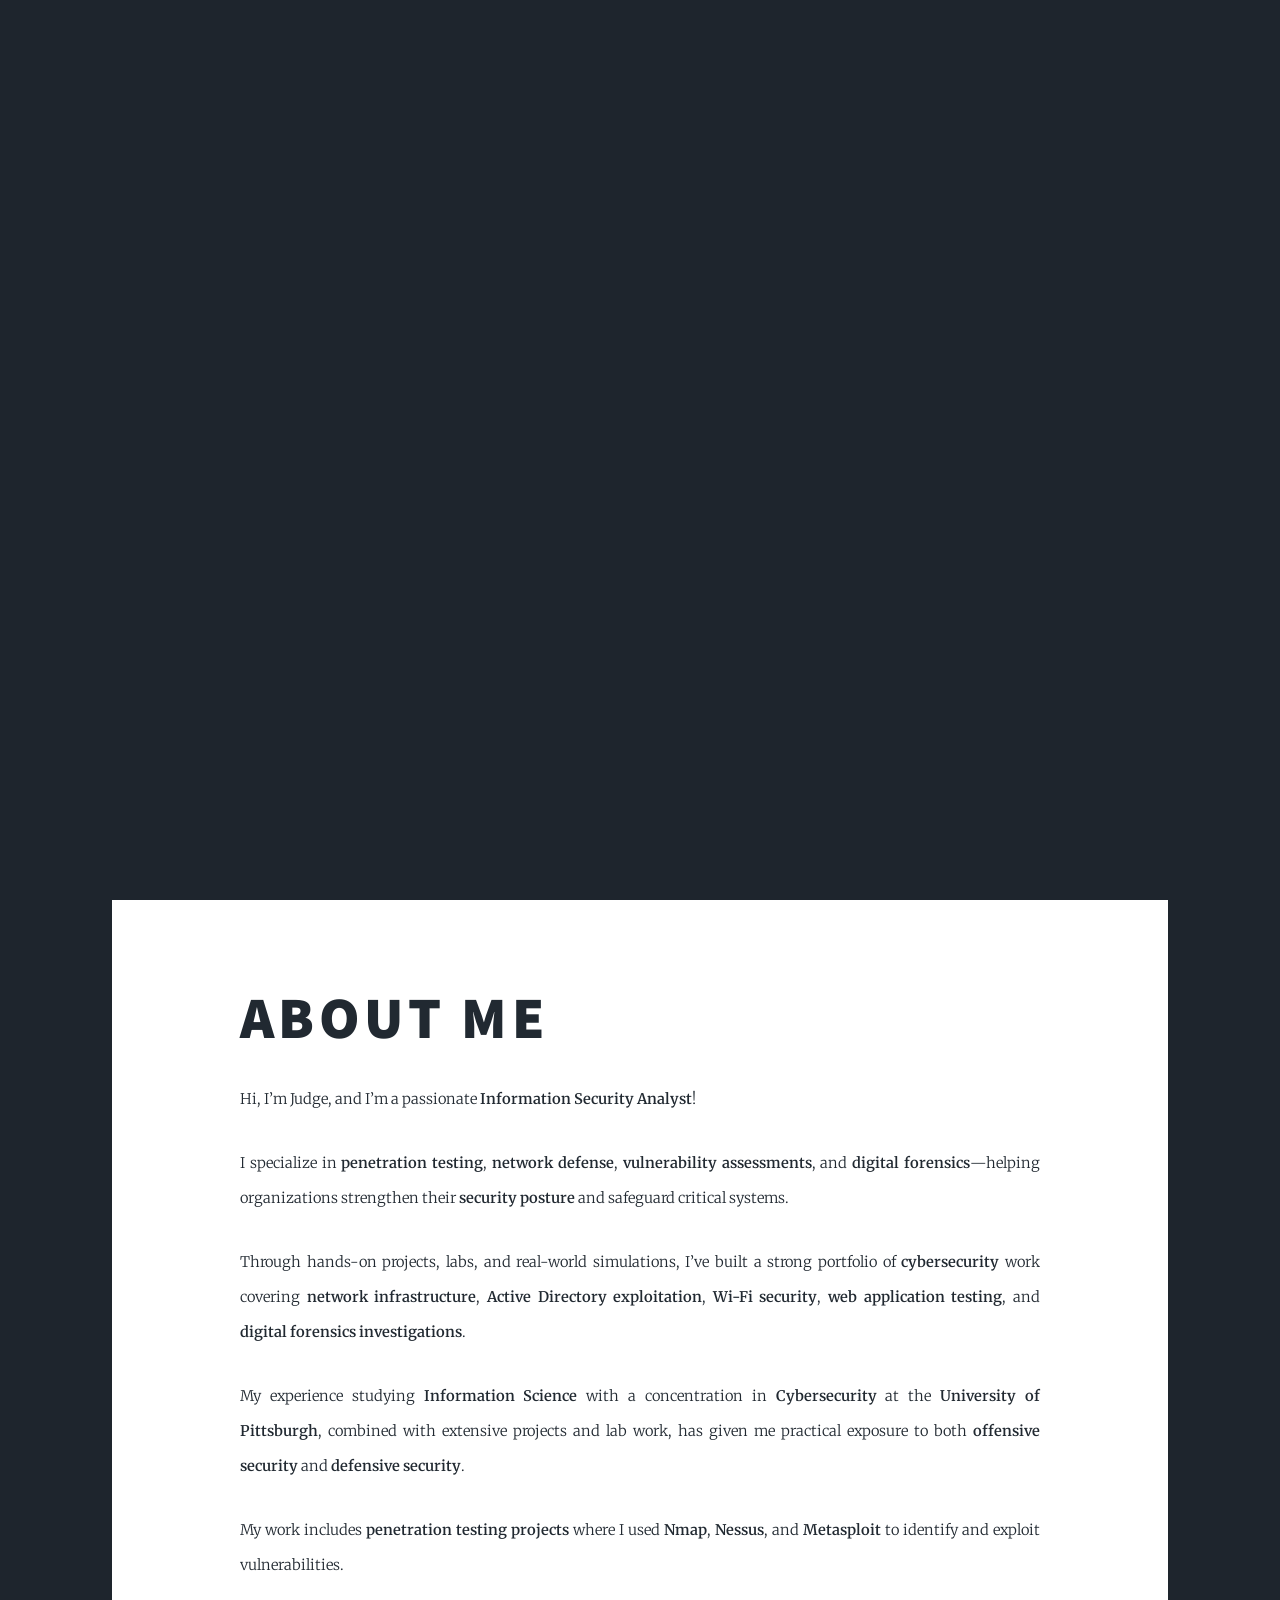
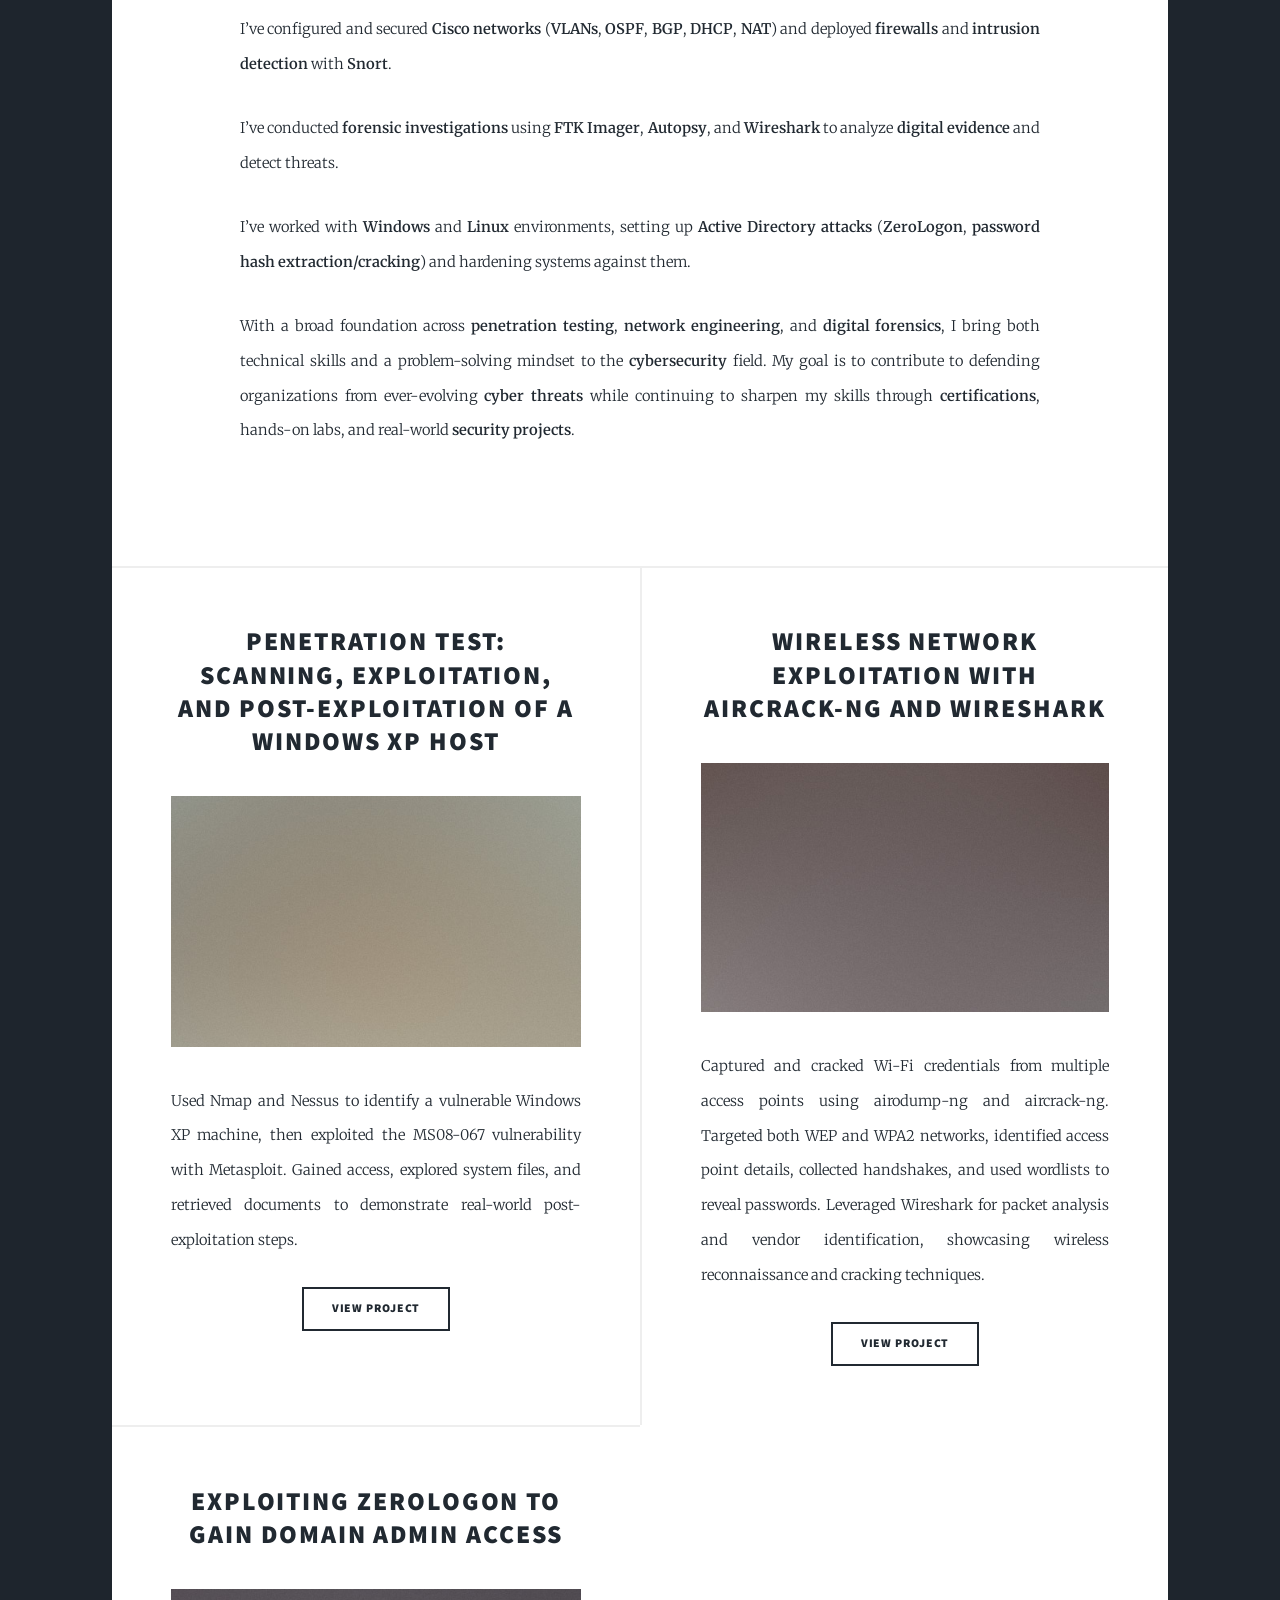
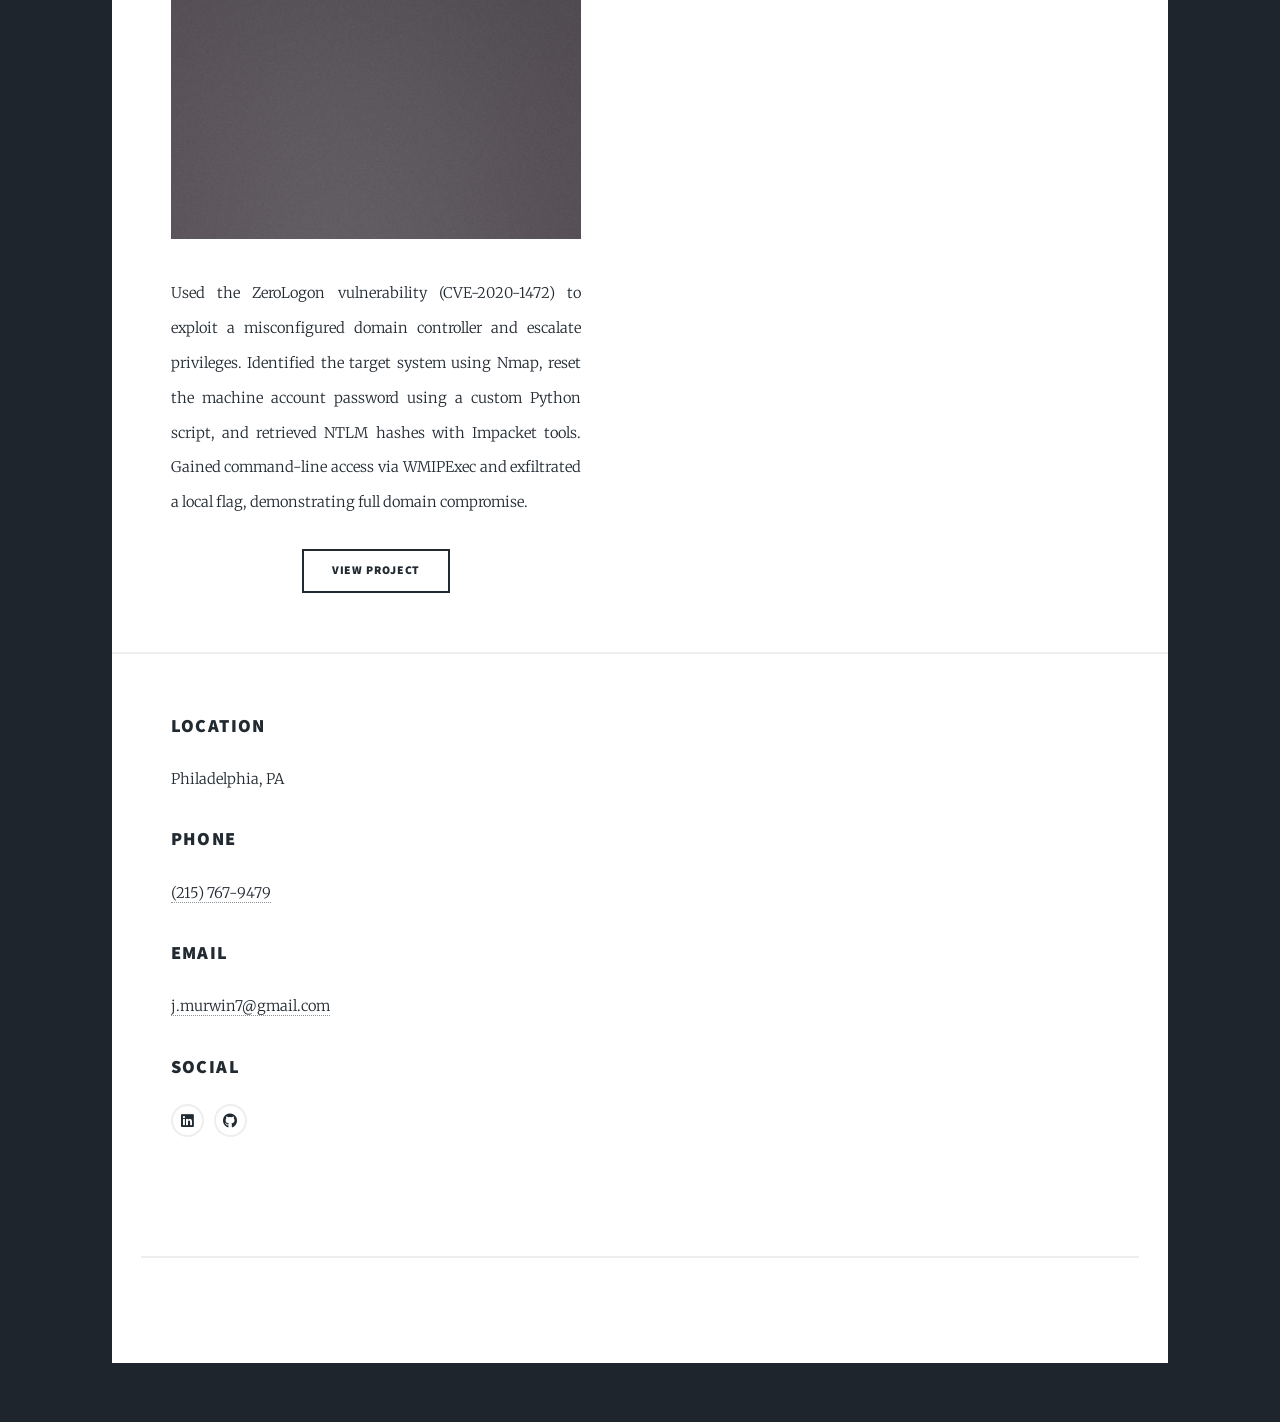
==== index.html @ d5785d15 "Add files via upload Initial Commit" ====
<!DOCTYPE HTML>
<!--
	Massively by HTML5 UP
	html5up.net | @ajlkn
	Free for personal and commercial use under the CCA 3.0 license (html5up.net/license)
-->
<html>
	<head>
		<title>Judge Murwin</title>
		<meta charset="utf-8" />
		<meta name="viewport" content="width=device-width, initial-scale=1, user-scalable=no" />
		<link rel="stylesheet" href="assets/css/main.css" />
		<noscript><link rel="stylesheet" href="assets/css/noscript.css" /></noscript>
	</head>
	<body class="is-preload">

		<!-- Wrapper -->
			<div id="wrapper" class="fade-in">

				<!-- Intro -->
					<div id="intro">
						<h1>Judge Murwin</h1>
						<p>Information Security Analyst skilled in penetration testing, network defense, and vulnerability assessment.<br> LinkedIn: <a href="https://www.linkedin.com/in/judge-murwin/">@JudgeMurwin</a></p>
						<ul class="actions">
							<li><a href="#header" class="button icon solid solo fa-arrow-down scrolly">Continue</a></li>
						</ul>
					</div>

				<!-- Header -->
					<header id="header">
						<a href="index.html" class="logo">Judge Murwin</a>
					</header>

				<!-- Nav -->
					<nav id="nav">
						<ul class="links">
							<li class="active"><a href="index.html">Cybersecurity Projects</a></li>
							<li><a href="">Game Design Projects</a></li>
						</ul>
						<ul class="icons">
							<li><a href="https://www.linkedin.com/in/judge-murwin/" target="_blank" class="icon brands alt fa-linkedin"><span class="label">LinkedIn</span></a></li>
							<li><a href="https://github.com/Judge-Murwin" target="_blank"class="icon brands alt fa-github"><span class="label">GitHub</span></a></li>
						</ul>
					</nav>

				<!-- Main -->
					<div id="main">

						<!-- Featured Post -->
							<article class="post featured">
								<header class="major">
								<section id="about" style="text-align: left; max-width: 800px; margin: 0 auto;">
									<h2><a href="#">About Me<br /></a></h2>
									<p>Hi, I’m Judge, and I’m a passionate <b>Information Security Analyst</b>!</p>

  									<p>I specialize in <b>penetration testing</b>, <b>network defense</b>, <b>vulnerability assessments</b>, and <b>digital forensics</b>—helping organizations strengthen their <b>security posture</b> and safeguard critical systems.</p>

  									<p>Through hands-on projects, labs, and real-world simulations, I’ve built a strong portfolio of <b>cybersecurity</b> work covering <b>network infrastructure</b>, <b>Active Directory exploitation</b>, <b>Wi-Fi security</b>, <b>web application testing</b>, and <b>digital forensics investigations</b>.</p>

  									<p>My experience studying <b>Information Science</b> with a concentration in <b>Cybersecurity</b> at the <b>University of Pittsburgh</b>, combined with extensive projects and lab work, has given me practical exposure to both <b>offensive security</b> and <b>defensive security</b>.</p>

  									<p>My work includes <b>penetration testing projects</b> where I used <b>Nmap</b>, <b>Nessus</b>, and <b>Metasploit</b> to identify and exploit vulnerabilities.</p>

  									<p>I’ve configured and secured <b>Cisco networks</b> (<b>VLANs</b>, <b>OSPF</b>, <b>BGP</b>, <b>DHCP</b>, <b>NAT</b>) and deployed <b>firewalls</b> and <b>intrusion detection</b> with <b>Snort</b>.</p>

  									<p>I’ve conducted <b>forensic investigations</b> using <b>FTK Imager</b>, <b>Autopsy</b>, and <b>Wireshark</b> to analyze <b>digital evidence</b> and detect threats.</p>

  									<p>I’ve worked with <b>Windows</b> and <b>Linux</b> environments, setting up <b>Active Directory attacks</b> (<b>ZeroLogon</b>, <b>password hash extraction/cracking</b>) and hardening systems against them.</p>

  									<p>With a broad foundation across <b>penetration testing</b>, <b>network engineering</b>, and <b>digital forensics</b>, I bring both technical skills and a problem-solving mindset to the <b>cybersecurity</b> field. My goal is to contribute to defending organizations from ever-evolving <b>cyber threats</b> while continuing to sharpen my skills through <b>certifications</b>, hands-on labs, and real-world <b>security projects</b>.</p>
								</section>
							</article>

						<!-- Posts -->
							<section class="posts">
								<article>
									<header>
										<h2><a href="https://github.com/Judge-Murwin/PenetrationTesting-MS08-067-Exploit" target="_blank">Penetration Test: Scanning, Exploitation, and Post-Exploitation of a Windows XP Host<br /></a></h2>
									</header>
									<a href="https://github.com/Judge-Murwin/PenetrationTesting-MS08-067-Exploit" target="_blank" class="image fit"><img src="images/pic02.jpg" alt="" /></a>
									<p>Used Nmap and Nessus to identify a vulnerable Windows XP machine, then exploited the MS08-067 vulnerability with Metasploit. Gained access, explored system files, and retrieved documents to demonstrate real-world post-exploitation steps.</p>
									<ul class="actions special">
										<li><a href="https://github.com/Judge-Murwin/PenetrationTesting-MS08-067-Exploit" target="_blank" class="button">View Project</a></li>
									</ul>
								</article>
								<article>
									<header>
										<h2><a href="https://github.com/Judge-Murwin/Wireless-Network-Exploitation-with-Aircrack-ng-and-Wireshark" target="_blank">Wireless Network Exploitation with Aircrack-ng and Wireshark<br /></a></h2>
									</header>
									<a href="https://github.com/Judge-Murwin/Wireless-Network-Exploitation-with-Aircrack-ng-and-Wireshark" target="_blank" class="image fit"><img src="images/pic03.jpg" alt="" /></a>
									<p>Captured and cracked Wi-Fi credentials from multiple access points using airodump-ng and aircrack-ng. Targeted both WEP and WPA2 networks, identified access point details, collected handshakes, and used wordlists to reveal passwords. Leveraged Wireshark for packet analysis and vendor identification, showcasing wireless reconnaissance and cracking techniques.</p>
									<ul class="actions special">
										<li><a href="https://github.com/Judge-Murwin/Wireless-Network-Exploitation-with-Aircrack-ng-and-Wireshark" target="_blank" class="button">View Project</a></li>
									</ul>
								</article>
								<article>
									<header>
										<h2><a href="https://github.com/Judge-Murwin/ZeroLogonExploit" target="_blank">Exploiting ZeroLogon to Gain Domain Admin Access<br /></a></h2>
									</header>
									<a href="https://github.com/Judge-Murwin/ZeroLogonExploit" target="_blank" class="image fit"><img src="images/pic04.jpg" alt="" /></a>
									<p>Used the ZeroLogon vulnerability (CVE-2020-1472) to exploit a misconfigured domain controller and escalate privileges. Identified the target system using Nmap, reset the machine account password using a custom Python script, and retrieved NTLM hashes with Impacket tools. Gained command-line access via WMIPExec and exfiltrated a local flag, demonstrating full domain compromise.</p>
									<ul class="actions special">
										<li><a href="https://github.com/Judge-Murwin/ZeroLogonExploit" target="_blank" class="button">View Project</a></li>
									</ul>
								</article>
							</section>
						
						<section class="split contact">
							<section class="alt">
								<h3>Location</h3>
								<p>Philadelphia, PA</p>
							</section>
							<section>
								<h3>Phone</h3>
								<p><a href="#">(215) 767-9479</a></p>
							</section>
							<section>
								<h3>Email</h3>
								<p><a href="#">j.murwin7@gmail.com</a></p>
							</section>
							<section>
								<h3>Social</h3>
								<ul class="icons alt">
									<li><a href="https://www.linkedin.com/in/judge-murwin/" target="_blank" class="icon brands alt fa-linkedin"><span class="label">LinkedIn</span></a></li>
									<li><a href="https://github.com/Judge-Murwin" target="_blank" class="icon brands alt fa-github"><span class="label">GitHub</span></a></li>
								</ul>
							</section>
						</section>
					</footer>

				<!-- Copyright -->
					<div id="copyright">
						<ul><li>&copy; Untitled</li><li>Design: <a href="https://html5up.net">HTML5 UP</a></li></ul>
					</div>

			</div>

		<!-- Scripts -->
			<script src="assets/js/jquery.min.js"></script>
			<script src="assets/js/jquery.scrollex.min.js"></script>
			<script src="assets/js/jquery.scrolly.min.js"></script>
			<script src="assets/js/browser.min.js"></script>
			<script src="assets/js/breakpoints.min.js"></script>
			<script src="assets/js/util.js"></script>
			<script src="assets/js/main.js"></script>

	</body>
</html>
---- assets/css/main.css ----
@import url(fontawesome-all.min.css);
@import url("https://fonts.googleapis.com/css?family=Merriweather:300,700,300italic,700italic|Source+Sans+Pro:900");

/*
	Massively by HTML5 UP
	html5up.net | @ajlkn
	Free for personal and commercial use under the CCA 3.0 license (html5up.net/license)
*/

html, body, div, span, applet, object,
iframe, h1, h2, h3, h4, h5, h6, p, blockquote,
pre, a, abbr, acronym, address, big, cite,
code, del, dfn, em, img, ins, kbd, q, s, samp,
small, strike, strong, sub, sup, tt, var, b,
u, i, center, dl, dt, dd, ol, ul, li, fieldset,
form, label, legend, table, caption, tbody,
tfoot, thead, tr, th, td, article, aside,
canvas, details, embed, figure, figcaption,
footer, header, hgroup, menu, nav, output, ruby,
section, summary, time, mark, audio, video {
	margin: 0;
	padding: 0;
	border: 0;
	font-size: 100%;
	font: inherit;
	vertical-align: baseline;}

article, aside, details, figcaption, figure,
footer, header, hgroup, menu, nav, section {
	display: block;}

body {
	line-height: 1;
}

ol, ul {
	list-style: none;
}

blockquote, q {
	quotes: none;
}

	blockquote:before, blockquote:after, q:before, q:after {
		content: '';
		content: none;
	}

table {
	border-collapse: collapse;
	border-spacing: 0;
}

body {
	-webkit-text-size-adjust: none;
}

mark {
	background-color: transparent;
	color: inherit;
}

input::-moz-focus-inner {
	border: 0;
	padding: 0;
}

input, select, textarea {
	-moz-appearance: none;
	-webkit-appearance: none;
	-ms-appearance: none;
	appearance: none;
}

/* Basic */

	@-ms-viewport {
		width: device-width;
	}

	body {
		-ms-overflow-style: scrollbar;
	}

	@media screen and (max-width: 480px) {

		html, body {
			min-width: 320px;
		}

	}

	html {
		box-sizing: border-box;
	}

	*, *:before, *:after {
		box-sizing: inherit;
	}

	body {
		background-color: #1e252d;
	}

		body.is-preload *, body.is-preload *:before, body.is-preload *:after {
			-moz-animation: none !important;
			-webkit-animation: none !important;
			-ms-animation: none !important;
			animation: none !important;
			-moz-transition: none !important;
			-webkit-transition: none !important;
			-ms-transition: none !important;
			transition: none !important;
		}

/* Type */

	html {
		font-size: 16pt;
	}

		@media screen and (max-width: 1680px) {

			html {
				font-size: 12pt;
			}

		}

		@media screen and (max-width: 1280px) {

			html {
				font-size: 11pt;
			}

		}

		@media screen and (max-width: 360px) {

			html {
				font-size: 10pt;
			}

		}

	body {
		color: #212931;
	}

	body, input, select, textarea {
		font-family: "Merriweather", Georgia, serif;
		font-weight: 300;
		font-size: 1rem;
		line-height: 2.375;
	}

	a {
		-moz-transition: color 0.2s ease-in-out, background-color 0.2s ease-in-out, border-color 0.2s ease-in-out, box-shadow 0.2s ease-in-out;
		-webkit-transition: color 0.2s ease-in-out, background-color 0.2s ease-in-out, border-color 0.2s ease-in-out, box-shadow 0.2s ease-in-out;
		-ms-transition: color 0.2s ease-in-out, background-color 0.2s ease-in-out, border-color 0.2s ease-in-out, box-shadow 0.2s ease-in-out;
		transition: color 0.2s ease-in-out, background-color 0.2s ease-in-out, border-color 0.2s ease-in-out, box-shadow 0.2s ease-in-out;
		border-bottom: dotted 1px;
		text-decoration: none;
	}

		a:hover {
			border-bottom-color: transparent;
		}

	strong, b {
		font-weight: 600;
	}

	em, i {
		font-style: italic;
	}

	p {
		text-align: justify;
		margin: 0 0 2rem 0;
	}

	h1, h2, h3, h4, h5, h6 {
		font-family: "Source Sans Pro", Helvetica, sans-serif;
		font-weight: 900;
		line-height: 1.5;
		letter-spacing: 0.075em;
		text-transform: uppercase;
		margin: 0 0 1rem 0;
	}

		h1 a, h2 a, h3 a, h4 a, h5 a, h6 a {
			border-bottom: 0;
			color: inherit;
			text-decoration: none;
		}

	h1 {
		font-size: 4rem;
		line-height: 1.1;
		margin: 0 0 2rem 0;
	}

	h2 {
		font-size: 1.75rem;
		line-height: 1.3;
		margin: 0 0 1.5rem 0;
	}

	h3 {
		font-size: 1.25rem;
		margin: 0 0 1.5rem 0;
	}

	h4 {
		font-size: 1rem;
	}

	h5 {
		font-size: 0.9rem;
	}

	h6 {
		font-size: 0.8rem;
	}

	sub {
		font-size: 0.8rem;
		position: relative;
		top: 0.5rem;
	}

	sup {
		font-size: 0.8rem;
		position: relative;
		top: -0.5rem;
	}

	blockquote {
		border-left: solid 4px;
		font-style: italic;
		margin: 0 0 2rem 0;
		padding: 0.5rem 0 0.5rem 2rem;
	}

	code {
		border: solid 2px;
		font-family: "Courier New", monospace;
		font-size: 0.9rem;
		margin: 0 0.25rem;
		padding: 0.25rem 0.65rem;
	}

	pre {
		-webkit-overflow-scrolling: touch;
		font-family: "Courier New", monospace;
		font-size: 0.9rem;
		margin: 0 0 2rem 0;
	}

		pre code {
			display: block;
			line-height: 1.75;
			padding: 1rem 1.5rem;
			overflow-x: auto;
		}

	hr {
		border: 0;
		border-bottom: solid 2px;
		margin: 3rem 0;
	}

		hr.major {
			margin: 5rem 0;
		}

	.align-left {
		text-align: left;
	}

	.align-center {
		text-align: center;
	}

	.align-right {
		text-align: right;
	}

	input, select, textarea {
		color: #212931;
	}

	a {
		color: #212931;
		border-bottom-color: rgba(33, 41, 49, 0.5);
	}

		a:hover {
			border-bottom-color: transparent;
			color: #18bfef !important;
		}

	strong, b {
		color: #212931;
	}

	h1, h2, h3, h4, h5, h6 {
		color: #212931;
	}

	blockquote {
		border-left-color: #eeeeee;
	}

	code {
		background: rgba(220, 220, 220, 0.25);
		border-color: #eeeeee;
	}

	hr {
		border-bottom-color: #eeeeee;
	}

/* Row */

	.row {
		display: flex;
		flex-wrap: wrap;
		box-sizing: border-box;
		align-items: stretch;
	}

		.row > * {
			box-sizing: border-box;
		}

		.row.gtr-uniform > * > :last-child {
			margin-bottom: 0;
		}

		.row.aln-left {
			justify-content: flex-start;
		}

		.row.aln-center {
			justify-content: center;
		}

		.row.aln-right {
			justify-content: flex-end;
		}

		.row.aln-top {
			align-items: flex-start;
		}

		.row.aln-middle {
			align-items: center;
		}

		.row.aln-bottom {
			align-items: flex-end;
		}

		.row > .imp {
			order: -1;
		}

		.row > .col-1 {
			width: 8.33333%;
		}

		.row > .off-1 {
			margin-left: 8.33333%;
		}

		.row > .col-2 {
			width: 16.66667%;
		}

		.row > .off-2 {
			margin-left: 16.66667%;
		}

		.row > .col-3 {
			width: 25%;
		}

		.row > .off-3 {
			margin-left: 25%;
		}

		.row > .col-4 {
			width: 33.33333%;
		}

		.row > .off-4 {
			margin-left: 33.33333%;
		}

		.row > .col-5 {
			width: 41.66667%;
		}

		.row > .off-5 {
			margin-left: 41.66667%;
		}

		.row > .col-6 {
			width: 50%;
		}

		.row > .off-6 {
			margin-left: 50%;
		}

		.row > .col-7 {
			width: 58.33333%;
		}

		.row > .off-7 {
			margin-left: 58.33333%;
		}

		.row > .col-8 {
			width: 66.66667%;
		}

		.row > .off-8 {
			margin-left: 66.66667%;
		}

		.row > .col-9 {
			width: 75%;
		}

		.row > .off-9 {
			margin-left: 75%;
		}

		.row > .col-10 {
			width: 83.33333%;
		}

		.row > .off-10 {
			margin-left: 83.33333%;
		}

		.row > .col-11 {
			width: 91.66667%;
		}

		.row > .off-11 {
			margin-left: 91.66667%;
		}

		.row > .col-12 {
			width: 100%;
		}

		.row > .off-12 {
			margin-left: 100%;
		}

		.row.gtr-0 {
			margin-top: 0;
			margin-left: 0rem;
		}

			.row.gtr-0 > * {
				padding: 0 0 0 0rem;
			}

			.row.gtr-0.gtr-uniform {
				margin-top: 0rem;
			}

				.row.gtr-0.gtr-uniform > * {
					padding-top: 0rem;
				}

		.row.gtr-25 {
			margin-top: 0;
			margin-left: -0.375rem;
		}

			.row.gtr-25 > * {
				padding: 0 0 0 0.375rem;
			}

			.row.gtr-25.gtr-uniform {
				margin-top: -0.375rem;
			}

				.row.gtr-25.gtr-uniform > * {
					padding-top: 0.375rem;
				}

		.row.gtr-50 {
			margin-top: 0;
			margin-left: -0.75rem;
		}

			.row.gtr-50 > * {
				padding: 0 0 0 0.75rem;
			}

			.row.gtr-50.gtr-uniform {
				margin-top: -0.75rem;
			}

				.row.gtr-50.gtr-uniform > * {
					padding-top: 0.75rem;
				}

		.row {
			margin-top: 0;
			margin-left: -1.5rem;
		}

			.row > * {
				padding: 0 0 0 1.5rem;
			}

			.row.gtr-uniform {
				margin-top: -1.5rem;
			}

				.row.gtr-uniform > * {
					padding-top: 1.5rem;
				}

		.row.gtr-150 {
			margin-top: 0;
			margin-left: -2.25rem;
		}

			.row.gtr-150 > * {
				padding: 0 0 0 2.25rem;
			}

			.row.gtr-150.gtr-uniform {
				margin-top: -2.25rem;
			}

				.row.gtr-150.gtr-uniform > * {
					padding-top: 2.25rem;
				}

		.row.gtr-200 {
			margin-top: 0;
			margin-left: -3rem;
		}

			.row.gtr-200 > * {
				padding: 0 0 0 3rem;
			}

			.row.gtr-200.gtr-uniform {
				margin-top: -3rem;
			}

				.row.gtr-200.gtr-uniform > * {
					padding-top: 3rem;
				}

		@media screen and (max-width: 1680px) {

			.row {
				display: flex;
				flex-wrap: wrap;
				box-sizing: border-box;
				align-items: stretch;
			}

				.row > * {
					box-sizing: border-box;
				}

				.row.gtr-uniform > * > :last-child {
					margin-bottom: 0;
				}

				.row.aln-left {
					justify-content: flex-start;
				}

				.row.aln-center {
					justify-content: center;
				}

				.row.aln-right {
					justify-content: flex-end;
				}

				.row.aln-top {
					align-items: flex-start;
				}

				.row.aln-middle {
					align-items: center;
				}

				.row.aln-bottom {
					align-items: flex-end;
				}

				.row > .imp-xlarge {
					order: -1;
				}

				.row > .col-1-xlarge {
					width: 8.33333%;
				}

				.row > .off-1-xlarge {
					margin-left: 8.33333%;
				}

				.row > .col-2-xlarge {
					width: 16.66667%;
				}

				.row > .off-2-xlarge {
					margin-left: 16.66667%;
				}

				.row > .col-3-xlarge {
					width: 25%;
				}

				.row > .off-3-xlarge {
					margin-left: 25%;
				}

				.row > .col-4-xlarge {
					width: 33.33333%;
				}

				.row > .off-4-xlarge {
					margin-left: 33.33333%;
				}

				.row > .col-5-xlarge {
					width: 41.66667%;
				}

				.row > .off-5-xlarge {
					margin-left: 41.66667%;
				}

				.row > .col-6-xlarge {
					width: 50%;
				}

				.row > .off-6-xlarge {
					margin-left: 50%;
				}

				.row > .col-7-xlarge {
					width: 58.33333%;
				}

				.row > .off-7-xlarge {
					margin-left: 58.33333%;
				}

				.row > .col-8-xlarge {
					width: 66.66667%;
				}

				.row > .off-8-xlarge {
					margin-left: 66.66667%;
				}

				.row > .col-9-xlarge {
					width: 75%;
				}

				.row > .off-9-xlarge {
					margin-left: 75%;
				}

				.row > .col-10-xlarge {
					width: 83.33333%;
				}

				.row > .off-10-xlarge {
					margin-left: 83.33333%;
				}

				.row > .col-11-xlarge {
					width: 91.66667%;
				}

				.row > .off-11-xlarge {
					margin-left: 91.66667%;
				}

				.row > .col-12-xlarge {
					width: 100%;
				}

				.row > .off-12-xlarge {
					margin-left: 100%;
				}

				.row.gtr-0 {
					margin-top: 0;
					margin-left: 0rem;
				}

					.row.gtr-0 > * {
						padding: 0 0 0 0rem;
					}

					.row.gtr-0.gtr-uniform {
						margin-top: 0rem;
					}

						.row.gtr-0.gtr-uniform > * {
							padding-top: 0rem;
						}

				.row.gtr-25 {
					margin-top: 0;
					margin-left: -0.375rem;
				}

					.row.gtr-25 > * {
						padding: 0 0 0 0.375rem;
					}

					.row.gtr-25.gtr-uniform {
						margin-top: -0.375rem;
					}

						.row.gtr-25.gtr-uniform > * {
							padding-top: 0.375rem;
						}

				.row.gtr-50 {
					margin-top: 0;
					margin-left: -0.75rem;
				}

					.row.gtr-50 > * {
						padding: 0 0 0 0.75rem;
					}

					.row.gtr-50.gtr-uniform {
						margin-top: -0.75rem;
					}

						.row.gtr-50.gtr-uniform > * {
							padding-top: 0.75rem;
						}

				.row {
					margin-top: 0;
					margin-left: -1.5rem;
				}

					.row > * {
						padding: 0 0 0 1.5rem;
					}

					.row.gtr-uniform {
						margin-top: -1.5rem;
					}

						.row.gtr-uniform > * {
							padding-top: 1.5rem;
						}

				.row.gtr-150 {
					margin-top: 0;
					margin-left: -2.25rem;
				}

					.row.gtr-150 > * {
						padding: 0 0 0 2.25rem;
					}

					.row.gtr-150.gtr-uniform {
						margin-top: -2.25rem;
					}

						.row.gtr-150.gtr-uniform > * {
							padding-top: 2.25rem;
						}

				.row.gtr-200 {
					margin-top: 0;
					margin-left: -3rem;
				}

					.row.gtr-200 > * {
						padding: 0 0 0 3rem;
					}

					.row.gtr-200.gtr-uniform {
						margin-top: -3rem;
					}

						.row.gtr-200.gtr-uniform > * {
							padding-top: 3rem;
						}

		}

		@media screen and (max-width: 1280px) {

			.row {
				display: flex;
				flex-wrap: wrap;
				box-sizing: border-box;
				align-items: stretch;
			}

				.row > * {
					box-sizing: border-box;
				}

				.row.gtr-uniform > * > :last-child {
					margin-bottom: 0;
				}

				.row.aln-left {
					justify-content: flex-start;
				}

				.row.aln-center {
					justify-content: center;
				}

				.row.aln-right {
					justify-content: flex-end;
				}

				.row.aln-top {
					align-items: flex-start;
				}

				.row.aln-middle {
					align-items: center;
				}

				.row.aln-bottom {
					align-items: flex-end;
				}

				.row > .imp-large {
					order: -1;
				}

				.row > .col-1-large {
					width: 8.33333%;
				}

				.row > .off-1-large {
					margin-left: 8.33333%;
				}

				.row > .col-2-large {
					width: 16.66667%;
				}

				.row > .off-2-large {
					margin-left: 16.66667%;
				}

				.row > .col-3-large {
					width: 25%;
				}

				.row > .off-3-large {
					margin-left: 25%;
				}

				.row > .col-4-large {
					width: 33.33333%;
				}

				.row > .off-4-large {
					margin-left: 33.33333%;
				}

				.row > .col-5-large {
					width: 41.66667%;
				}

				.row > .off-5-large {
					margin-left: 41.66667%;
				}

				.row > .col-6-large {
					width: 50%;
				}

				.row > .off-6-large {
					margin-left: 50%;
				}

				.row > .col-7-large {
					width: 58.33333%;
				}

				.row > .off-7-large {
					margin-left: 58.33333%;
				}

				.row > .col-8-large {
					width: 66.66667%;
				}

				.row > .off-8-large {
					margin-left: 66.66667%;
				}

				.row > .col-9-large {
					width: 75%;
				}

				.row > .off-9-large {
					margin-left: 75%;
				}

				.row > .col-10-large {
					width: 83.33333%;
				}

				.row > .off-10-large {
					margin-left: 83.33333%;
				}

				.row > .col-11-large {
					width: 91.66667%;
				}

				.row > .off-11-large {
					margin-left: 91.66667%;
				}

				.row > .col-12-large {
					width: 100%;
				}

				.row > .off-12-large {
					margin-left: 100%;
				}

				.row.gtr-0 {
					margin-top: 0;
					margin-left: 0rem;
				}

					.row.gtr-0 > * {
						padding: 0 0 0 0rem;
					}

					.row.gtr-0.gtr-uniform {
						margin-top: 0rem;
					}

						.row.gtr-0.gtr-uniform > * {
							padding-top: 0rem;
						}

				.row.gtr-25 {
					margin-top: 0;
					margin-left: -0.375rem;
				}

					.row.gtr-25 > * {
						padding: 0 0 0 0.375rem;
					}

					.row.gtr-25.gtr-uniform {
						margin-top: -0.375rem;
					}

						.row.gtr-25.gtr-uniform > * {
							padding-top: 0.375rem;
						}

				.row.gtr-50 {
					margin-top: 0;
					margin-left: -0.75rem;
				}

					.row.gtr-50 > * {
						padding: 0 0 0 0.75rem;
					}

					.row.gtr-50.gtr-uniform {
						margin-top: -0.75rem;
					}

						.row.gtr-50.gtr-uniform > * {
							padding-top: 0.75rem;
						}

				.row {
					margin-top: 0;
					margin-left: -1.5rem;
				}

					.row > * {
						padding: 0 0 0 1.5rem;
					}

					.row.gtr-uniform {
						margin-top: -1.5rem;
					}

						.row.gtr-uniform > * {
							padding-top: 1.5rem;
						}

				.row.gtr-150 {
					margin-top: 0;
					margin-left: -2.25rem;
				}

					.row.gtr-150 > * {
						padding: 0 0 0 2.25rem;
					}

					.row.gtr-150.gtr-uniform {
						margin-top: -2.25rem;
					}

						.row.gtr-150.gtr-uniform > * {
							padding-top: 2.25rem;
						}

				.row.gtr-200 {
					margin-top: 0;
					margin-left: -3rem;
				}

					.row.gtr-200 > * {
						padding: 0 0 0 3rem;
					}

					.row.gtr-200.gtr-uniform {
						margin-top: -3rem;
					}

						.row.gtr-200.gtr-uniform > * {
							padding-top: 3rem;
						}

		}

		@media screen and (max-width: 980px) {

			.row {
				display: flex;
				flex-wrap: wrap;
				box-sizing: border-box;
				align-items: stretch;
			}

				.row > * {
					box-sizing: border-box;
				}

				.row.gtr-uniform > * > :last-child {
					margin-bottom: 0;
				}

				.row.aln-left {
					justify-content: flex-start;
				}

				.row.aln-center {
					justify-content: center;
				}

				.row.aln-right {
					justify-content: flex-end;
				}

				.row.aln-top {
					align-items: flex-start;
				}

				.row.aln-middle {
					align-items: center;
				}

				.row.aln-bottom {
					align-items: flex-end;
				}

				.row > .imp-medium {
					order: -1;
				}

				.row > .col-1-medium {
					width: 8.33333%;
				}

				.row > .off-1-medium {
					margin-left: 8.33333%;
				}

				.row > .col-2-medium {
					width: 16.66667%;
				}

				.row > .off-2-medium {
					margin-left: 16.66667%;
				}

				.row > .col-3-medium {
					width: 25%;
				}

				.row > .off-3-medium {
					margin-left: 25%;
				}

				.row > .col-4-medium {
					width: 33.33333%;
				}

				.row > .off-4-medium {
					margin-left: 33.33333%;
				}

				.row > .col-5-medium {
					width: 41.66667%;
				}

				.row > .off-5-medium {
					margin-left: 41.66667%;
				}

				.row > .col-6-medium {
					width: 50%;
				}

				.row > .off-6-medium {
					margin-left: 50%;
				}

				.row > .col-7-medium {
					width: 58.33333%;
				}

				.row > .off-7-medium {
					margin-left: 58.33333%;
				}

				.row > .col-8-medium {
					width: 66.66667%;
				}

				.row > .off-8-medium {
					margin-left: 66.66667%;
				}

				.row > .col-9-medium {
					width: 75%;
				}

				.row > .off-9-medium {
					margin-left: 75%;
				}

				.row > .col-10-medium {
					width: 83.33333%;
				}

				.row > .off-10-medium {
					margin-left: 83.33333%;
				}

				.row > .col-11-medium {
					width: 91.66667%;
				}

				.row > .off-11-medium {
					margin-left: 91.66667%;
				}

				.row > .col-12-medium {
					width: 100%;
				}

				.row > .off-12-medium {
					margin-left: 100%;
				}

				.row.gtr-0 {
					margin-top: 0;
					margin-left: 0rem;
				}

					.row.gtr-0 > * {
						padding: 0 0 0 0rem;
					}

					.row.gtr-0.gtr-uniform {
						margin-top: 0rem;
					}

						.row.gtr-0.gtr-uniform > * {
							padding-top: 0rem;
						}

				.row.gtr-25 {
					margin-top: 0;
					margin-left: -0.375rem;
				}

					.row.gtr-25 > * {
						padding: 0 0 0 0.375rem;
					}

					.row.gtr-25.gtr-uniform {
						margin-top: -0.375rem;
					}

						.row.gtr-25.gtr-uniform > * {
							padding-top: 0.375rem;
						}

				.row.gtr-50 {
					margin-top: 0;
					margin-left: -0.75rem;
				}

					.row.gtr-50 > * {
						padding: 0 0 0 0.75rem;
					}

					.row.gtr-50.gtr-uniform {
						margin-top: -0.75rem;
					}

						.row.gtr-50.gtr-uniform > * {
							padding-top: 0.75rem;
						}

				.row {
					margin-top: 0;
					margin-left: -1.5rem;
				}

					.row > * {
						padding: 0 0 0 1.5rem;
					}

					.row.gtr-uniform {
						margin-top: -1.5rem;
					}

						.row.gtr-uniform > * {
							padding-top: 1.5rem;
						}

				.row.gtr-150 {
					margin-top: 0;
					margin-left: -2.25rem;
				}

					.row.gtr-150 > * {
						padding: 0 0 0 2.25rem;
					}

					.row.gtr-150.gtr-uniform {
						margin-top: -2.25rem;
					}

						.row.gtr-150.gtr-uniform > * {
							padding-top: 2.25rem;
						}

				.row.gtr-200 {
					margin-top: 0;
					margin-left: -3rem;
				}

					.row.gtr-200 > * {
						padding: 0 0 0 3rem;
					}

					.row.gtr-200.gtr-uniform {
						margin-top: -3rem;
					}

						.row.gtr-200.gtr-uniform > * {
							padding-top: 3rem;
						}

		}

		@media screen and (max-width: 736px) {

			.row {
				display: flex;
				flex-wrap: wrap;
				box-sizing: border-box;
				align-items: stretch;
			}

				.row > * {
					box-sizing: border-box;
				}

				.row.gtr-uniform > * > :last-child {
					margin-bottom: 0;
				}

				.row.aln-left {
					justify-content: flex-start;
				}

				.row.aln-center {
					justify-content: center;
				}

				.row.aln-right {
					justify-content: flex-end;
				}

				.row.aln-top {
					align-items: flex-start;
				}

				.row.aln-middle {
					align-items: center;
				}

				.row.aln-bottom {
					align-items: flex-end;
				}

				.row > .imp-small {
					order: -1;
				}

				.row > .col-1-small {
					width: 8.33333%;
				}

				.row > .off-1-small {
					margin-left: 8.33333%;
				}

				.row > .col-2-small {
					width: 16.66667%;
				}

				.row > .off-2-small {
					margin-left: 16.66667%;
				}

				.row > .col-3-small {
					width: 25%;
				}

				.row > .off-3-small {
					margin-left: 25%;
				}

				.row > .col-4-small {
					width: 33.33333%;
				}

				.row > .off-4-small {
					margin-left: 33.33333%;
				}

				.row > .col-5-small {
					width: 41.66667%;
				}

				.row > .off-5-small {
					margin-left: 41.66667%;
				}

				.row > .col-6-small {
					width: 50%;
				}

				.row > .off-6-small {
					margin-left: 50%;
				}

				.row > .col-7-small {
					width: 58.33333%;
				}

				.row > .off-7-small {
					margin-left: 58.33333%;
				}

				.row > .col-8-small {
					width: 66.66667%;
				}

				.row > .off-8-small {
					margin-left: 66.66667%;
				}

				.row > .col-9-small {
					width: 75%;
				}

				.row > .off-9-small {
					margin-left: 75%;
				}

				.row > .col-10-small {
					width: 83.33333%;
				}

				.row > .off-10-small {
					margin-left: 83.33333%;
				}

				.row > .col-11-small {
					width: 91.66667%;
				}

				.row > .off-11-small {
					margin-left: 91.66667%;
				}

				.row > .col-12-small {
					width: 100%;
				}

				.row > .off-12-small {
					margin-left: 100%;
				}

				.row.gtr-0 {
					margin-top: 0;
					margin-left: 0rem;
				}

					.row.gtr-0 > * {
						padding: 0 0 0 0rem;
					}

					.row.gtr-0.gtr-uniform {
						margin-top: 0rem;
					}

						.row.gtr-0.gtr-uniform > * {
							padding-top: 0rem;
						}

				.row.gtr-25 {
					margin-top: 0;
					margin-left: -0.375rem;
				}

					.row.gtr-25 > * {
						padding: 0 0 0 0.375rem;
					}

					.row.gtr-25.gtr-uniform {
						margin-top: -0.375rem;
					}

						.row.gtr-25.gtr-uniform > * {
							padding-top: 0.375rem;
						}

				.row.gtr-50 {
					margin-top: 0;
					margin-left: -0.75rem;
				}

					.row.gtr-50 > * {
						padding: 0 0 0 0.75rem;
					}

					.row.gtr-50.gtr-uniform {
						margin-top: -0.75rem;
					}

						.row.gtr-50.gtr-uniform > * {
							padding-top: 0.75rem;
						}

				.row {
					margin-top: 0;
					margin-left: -1.5rem;
				}

					.row > * {
						padding: 0 0 0 1.5rem;
					}

					.row.gtr-uniform {
						margin-top: -1.5rem;
					}

						.row.gtr-uniform > * {
							padding-top: 1.5rem;
						}

				.row.gtr-150 {
					margin-top: 0;
					margin-left: -2.25rem;
				}

					.row.gtr-150 > * {
						padding: 0 0 0 2.25rem;
					}

					.row.gtr-150.gtr-uniform {
						margin-top: -2.25rem;
					}

						.row.gtr-150.gtr-uniform > * {
							padding-top: 2.25rem;
						}

				.row.gtr-200 {
					margin-top: 0;
					margin-left: -3rem;
				}

					.row.gtr-200 > * {
						padding: 0 0 0 3rem;
					}

					.row.gtr-200.gtr-uniform {
						margin-top: -3rem;
					}

						.row.gtr-200.gtr-uniform > * {
							padding-top: 3rem;
						}

		}

		@media screen and (max-width: 480px) {

			.row {
				display: flex;
				flex-wrap: wrap;
				box-sizing: border-box;
				align-items: stretch;
			}

				.row > * {
					box-sizing: border-box;
				}

				.row.gtr-uniform > * > :last-child {
					margin-bottom: 0;
				}

				.row.aln-left {
					justify-content: flex-start;
				}

				.row.aln-center {
					justify-content: center;
				}

				.row.aln-right {
					justify-content: flex-end;
				}

				.row.aln-top {
					align-items: flex-start;
				}

				.row.aln-middle {
					align-items: center;
				}

				.row.aln-bottom {
					align-items: flex-end;
				}

				.row > .imp-xsmall {
					order: -1;
				}

				.row > .col-1-xsmall {
					width: 8.33333%;
				}

				.row > .off-1-xsmall {
					margin-left: 8.33333%;
				}

				.row > .col-2-xsmall {
					width: 16.66667%;
				}

				.row > .off-2-xsmall {
					margin-left: 16.66667%;
				}

				.row > .col-3-xsmall {
					width: 25%;
				}

				.row > .off-3-xsmall {
					margin-left: 25%;
				}

				.row > .col-4-xsmall {
					width: 33.33333%;
				}

				.row > .off-4-xsmall {
					margin-left: 33.33333%;
				}

				.row > .col-5-xsmall {
					width: 41.66667%;
				}

				.row > .off-5-xsmall {
					margin-left: 41.66667%;
				}

				.row > .col-6-xsmall {
					width: 50%;
				}

				.row > .off-6-xsmall {
					margin-left: 50%;
				}

				.row > .col-7-xsmall {
					width: 58.33333%;
				}

				.row > .off-7-xsmall {
					margin-left: 58.33333%;
				}

				.row > .col-8-xsmall {
					width: 66.66667%;
				}

				.row > .off-8-xsmall {
					margin-left: 66.66667%;
				}

				.row > .col-9-xsmall {
					width: 75%;
				}

				.row > .off-9-xsmall {
					margin-left: 75%;
				}

				.row > .col-10-xsmall {
					width: 83.33333%;
				}

				.row > .off-10-xsmall {
					margin-left: 83.33333%;
				}

				.row > .col-11-xsmall {
					width: 91.66667%;
				}

				.row > .off-11-xsmall {
					margin-left: 91.66667%;
				}

				.row > .col-12-xsmall {
					width: 100%;
				}

				.row > .off-12-xsmall {
					margin-left: 100%;
				}

				.row.gtr-0 {
					margin-top: 0;
					margin-left: 0rem;
				}

					.row.gtr-0 > * {
						padding: 0 0 0 0rem;
					}

					.row.gtr-0.gtr-uniform {
						margin-top: 0rem;
					}

						.row.gtr-0.gtr-uniform > * {
							padding-top: 0rem;
						}

				.row.gtr-25 {
					margin-top: 0;
					margin-left: -0.375rem;
				}

					.row.gtr-25 > * {
						padding: 0 0 0 0.375rem;
					}

					.row.gtr-25.gtr-uniform {
						margin-top: -0.375rem;
					}

						.row.gtr-25.gtr-uniform > * {
							padding-top: 0.375rem;
						}

				.row.gtr-50 {
					margin-top: 0;
					margin-left: -0.75rem;
				}

					.row.gtr-50 > * {
						padding: 0 0 0 0.75rem;
					}

					.row.gtr-50.gtr-uniform {
						margin-top: -0.75rem;
					}

						.row.gtr-50.gtr-uniform > * {
							padding-top: 0.75rem;
						}

				.row {
					margin-top: 0;
					margin-left: -1.5rem;
				}

					.row > * {
						padding: 0 0 0 1.5rem;
					}

					.row.gtr-uniform {
						margin-top: -1.5rem;
					}

						.row.gtr-uniform > * {
							padding-top: 1.5rem;
						}

				.row.gtr-150 {
					margin-top: 0;
					margin-left: -2.25rem;
				}

					.row.gtr-150 > * {
						padding: 0 0 0 2.25rem;
					}

					.row.gtr-150.gtr-uniform {
						margin-top: -2.25rem;
					}

						.row.gtr-150.gtr-uniform > * {
							padding-top: 2.25rem;
						}

				.row.gtr-200 {
					margin-top: 0;
					margin-left: -3rem;
				}

					.row.gtr-200 > * {
						padding: 0 0 0 3rem;
					}

					.row.gtr-200.gtr-uniform {
						margin-top: -3rem;
					}

						.row.gtr-200.gtr-uniform > * {
							padding-top: 3rem;
						}

		}

		@media screen and (max-width: 360px) {

			.row {
				display: flex;
				flex-wrap: wrap;
				box-sizing: border-box;
				align-items: stretch;
			}

				.row > * {
					box-sizing: border-box;
				}

				.row.gtr-uniform > * > :last-child {
					margin-bottom: 0;
				}

				.row.aln-left {
					justify-content: flex-start;
				}

				.row.aln-center {
					justify-content: center;
				}

				.row.aln-right {
					justify-content: flex-end;
				}

				.row.aln-top {
					align-items: flex-start;
				}

				.row.aln-middle {
					align-items: center;
				}

				.row.aln-bottom {
					align-items: flex-end;
				}

				.row > .imp-xxsmall {
					order: -1;
				}

				.row > .col-1-xxsmall {
					width: 8.33333%;
				}

				.row > .off-1-xxsmall {
					margin-left: 8.33333%;
				}

				.row > .col-2-xxsmall {
					width: 16.66667%;
				}

				.row > .off-2-xxsmall {
					margin-left: 16.66667%;
				}

				.row > .col-3-xxsmall {
					width: 25%;
				}

				.row > .off-3-xxsmall {
					margin-left: 25%;
				}

				.row > .col-4-xxsmall {
					width: 33.33333%;
				}

				.row > .off-4-xxsmall {
					margin-left: 33.33333%;
				}

				.row > .col-5-xxsmall {
					width: 41.66667%;
				}

				.row > .off-5-xxsmall {
					margin-left: 41.66667%;
				}

				.row > .col-6-xxsmall {
					width: 50%;
				}

				.row > .off-6-xxsmall {
					margin-left: 50%;
				}

				.row > .col-7-xxsmall {
					width: 58.33333%;
				}

				.row > .off-7-xxsmall {
					margin-left: 58.33333%;
				}

				.row > .col-8-xxsmall {
					width: 66.66667%;
				}

				.row > .off-8-xxsmall {
					margin-left: 66.66667%;
				}

				.row > .col-9-xxsmall {
					width: 75%;
				}

				.row > .off-9-xxsmall {
					margin-left: 75%;
				}

				.row > .col-10-xxsmall {
					width: 83.33333%;
				}

				.row > .off-10-xxsmall {
					margin-left: 83.33333%;
				}

				.row > .col-11-xxsmall {
					width: 91.66667%;
				}

				.row > .off-11-xxsmall {
					margin-left: 91.66667%;
				}

				.row > .col-12-xxsmall {
					width: 100%;
				}

				.row > .off-12-xxsmall {
					margin-left: 100%;
				}

				.row.gtr-0 {
					margin-top: 0;
					margin-left: 0rem;
				}

					.row.gtr-0 > * {
						padding: 0 0 0 0rem;
					}

					.row.gtr-0.gtr-uniform {
						margin-top: 0rem;
					}

						.row.gtr-0.gtr-uniform > * {
							padding-top: 0rem;
						}

				.row.gtr-25 {
					margin-top: 0;
					margin-left: -0.375rem;
				}

					.row.gtr-25 > * {
						padding: 0 0 0 0.375rem;
					}

					.row.gtr-25.gtr-uniform {
						margin-top: -0.375rem;
					}

						.row.gtr-25.gtr-uniform > * {
							padding-top: 0.375rem;
						}

				.row.gtr-50 {
					margin-top: 0;
					margin-left: -0.75rem;
				}

					.row.gtr-50 > * {
						padding: 0 0 0 0.75rem;
					}

					.row.gtr-50.gtr-uniform {
						margin-top: -0.75rem;
					}

						.row.gtr-50.gtr-uniform > * {
							padding-top: 0.75rem;
						}

				.row {
					margin-top: 0;
					margin-left: -1.5rem;
				}

					.row > * {
						padding: 0 0 0 1.5rem;
					}

					.row.gtr-uniform {
						margin-top: -1.5rem;
					}

						.row.gtr-uniform > * {
							padding-top: 1.5rem;
						}

				.row.gtr-150 {
					margin-top: 0;
					margin-left: -2.25rem;
				}

					.row.gtr-150 > * {
						padding: 0 0 0 2.25rem;
					}

					.row.gtr-150.gtr-uniform {
						margin-top: -2.25rem;
					}

						.row.gtr-150.gtr-uniform > * {
							padding-top: 2.25rem;
						}

				.row.gtr-200 {
					margin-top: 0;
					margin-left: -3rem;
				}

					.row.gtr-200 > * {
						padding: 0 0 0 3rem;
					}

					.row.gtr-200.gtr-uniform {
						margin-top: -3rem;
					}

						.row.gtr-200.gtr-uniform > * {
							padding-top: 3rem;
						}

		}

/* Box */

	.box {
		border: solid 2px;
		margin-bottom: 2rem;
		padding: 1.5rem;
	}

		.box > :last-child,
		.box > :last-child > :last-child,
		.box > :last-child > :last-child > :last-child {
			margin-bottom: 0;
		}

		.box.alt {
			border: 0;
			border-radius: 0;
			padding: 0;
		}

	.box {
		border-color: #eeeeee;
	}

/* Button */

	input[type="submit"],
	input[type="reset"],
	input[type="button"],
	button,
	.button {
		-moz-appearance: none;
		-webkit-appearance: none;
		-ms-appearance: none;
		appearance: none;
		-moz-transition: background-color 0.2s ease-in-out, box-shadow 0.2s ease-in-out, color 0.2s ease-in-out;
		-webkit-transition: background-color 0.2s ease-in-out, box-shadow 0.2s ease-in-out, color 0.2s ease-in-out;
		-ms-transition: background-color 0.2s ease-in-out, box-shadow 0.2s ease-in-out, color 0.2s ease-in-out;
		transition: background-color 0.2s ease-in-out, box-shadow 0.2s ease-in-out, color 0.2s ease-in-out;
		border: 0;
		border-radius: 0;
		cursor: pointer;
		display: inline-block;
		font-family: "Source Sans Pro", Helvetica, sans-serif;
		font-size: 0.8rem;
		font-weight: 900;
		letter-spacing: 0.075em;
		height: 3rem;
		line-height: 3rem;
		padding: 0 2rem;
		text-align: center;
		text-decoration: none;
		text-transform: uppercase;
		white-space: nowrap;
	}

		input[type="submit"].icon:before,
		input[type="reset"].icon:before,
		input[type="button"].icon:before,
		button.icon:before,
		.button.icon:before {
			margin-right: 0.5rem;
		}

		input[type="submit"].icon.solo,
		input[type="reset"].icon.solo,
		input[type="button"].icon.solo,
		button.icon.solo,
		.button.icon.solo {
			position: relative;
			width: 4rem;
			height: 4rem;
			line-height: 4rem;
			border-radius: 4rem;
			text-indent: 4rem;
			overflow: hidden;
			padding: 0;
			white-space: nowrap;
		}

			input[type="submit"].icon.solo:before,
			input[type="reset"].icon.solo:before,
			input[type="button"].icon.solo:before,
			button.icon.solo:before,
			.button.icon.solo:before {
				position: absolute;
				display: block;
				top: 0;
				left: 0;
				width: inherit;
				height: inherit;
				line-height: inherit;
				font-size: 1.25rem;
				margin-right: 0;
				text-align: center;
				text-indent: 0;
			}

		input[type="submit"].fit,
		input[type="reset"].fit,
		input[type="button"].fit,
		button.fit,
		.button.fit {
			width: 100%;
		}

		input[type="submit"].small,
		input[type="reset"].small,
		input[type="button"].small,
		button.small,
		.button.small {
			font-size: 0.7rem;
			height: 2.5rem;
			line-height: 2.5rem;
			padding: 0 1.5rem;
		}

		input[type="submit"].large,
		input[type="reset"].large,
		input[type="button"].large,
		button.large,
		.button.large {
			font-size: 0.9rem;
			height: 3.5rem;
			line-height: 3.5rem;
			padding: 0 2.75rem;
		}

		@media screen and (max-width: 980px) {

			input[type="submit"],
			input[type="reset"],
			input[type="button"],
			button,
			.button {
				font-size: 0.9rem;
				height: 3.25rem;
				line-height: 3.25rem;
			}

				input[type="submit"].large,
				input[type="reset"].large,
				input[type="button"].large,
				button.large,
				.button.large {
					font-size: 1rem;
					height: 3.75rem;
					line-height: 3.75rem;
				}

		}

		input[type="submit"].disabled, input[type="submit"]:disabled,
		input[type="reset"].disabled,
		input[type="reset"]:disabled,
		input[type="button"].disabled,
		input[type="button"]:disabled,
		button.disabled,
		button:disabled,
		.button.disabled,
		.button:disabled {
			pointer-events: none;
			opacity: 0.25;
		}

	input[type="submit"],
	input[type="reset"],
	input[type="button"],
	button,
	.button {
		background-color: transparent;
		box-shadow: inset 0 0 0 2px #212931;
		color: #212931 !important;
	}

		input[type="submit"]:hover,
		input[type="reset"]:hover,
		input[type="button"]:hover,
		button:hover,
		.button:hover {
			box-shadow: inset 0 0 0 2px #18bfef;
			color: #18bfef !important;
		}

		input[type="submit"].primary,
		input[type="reset"].primary,
		input[type="button"].primary,
		button.primary,
		.button.primary {
			background-color: #212931;
			box-shadow: none;
			color: #ffffff !important;
		}

			input[type="submit"].primary:hover,
			input[type="reset"].primary:hover,
			input[type="button"].primary:hover,
			button.primary:hover,
			.button.primary:hover {
				background-color: #18bfef;
			}

/* Form */

	form {
		margin: 0 0 2rem 0;
	}

		form > :last-child {
			margin-bottom: 0;
		}

		form > .fields {
			display: -moz-flex;
			display: -webkit-flex;
			display: -ms-flex;
			display: flex;
			-moz-flex-wrap: wrap;
			-webkit-flex-wrap: wrap;
			-ms-flex-wrap: wrap;
			flex-wrap: wrap;
			width: calc(100% + 3rem);
			margin: -1.5rem 0 2rem -1.5rem;
		}

			form > .fields > .field {
				-moz-flex-grow: 0;
				-webkit-flex-grow: 0;
				-ms-flex-grow: 0;
				flex-grow: 0;
				-moz-flex-shrink: 0;
				-webkit-flex-shrink: 0;
				-ms-flex-shrink: 0;
				flex-shrink: 0;
				padding: 1.5rem 0 0 1.5rem;
				width: calc(100% - 1.5rem);
			}

				form > .fields > .field.half {
					width: calc(50% - 0.75rem);
				}

				form > .fields > .field.third {
					width: calc(100%/3 - 0.5rem);
				}

				form > .fields > .field.quarter {
					width: calc(25% - 0.375rem);
				}

		@media screen and (max-width: 480px) {

			form > .fields {
				width: calc(100% + 3rem);
				margin: -1.5rem 0 2rem -1.5rem;
			}

				form > .fields > .field {
					padding: 1.5rem 0 0 1.5rem;
					width: calc(100% - 1.5rem);
				}

					form > .fields > .field.half {
						width: calc(100% - 1.5rem);
					}

					form > .fields > .field.third {
						width: calc(100% - 1.5rem);
					}

					form > .fields > .field.quarter {
						width: calc(100% - 1.5rem);
					}

		}

	label {
		display: block;
		font-family: "Source Sans Pro", Helvetica, sans-serif;
		font-weight: 900;
		line-height: 1.5;
		letter-spacing: 0.075em;
		font-size: 0.8rem;
		text-transform: uppercase;
		margin: 0 0 0.75rem 0;
	}

		@media screen and (max-width: 980px) {

			label {
				font-size: 0.9rem;
			}

		}

	input[type="text"],
	input[type="password"],
	input[type="email"],
	select,
	textarea {
		-moz-appearance: none;
		-webkit-appearance: none;
		-ms-appearance: none;
		appearance: none;
		background: transparent;
		border-radius: 0;
		border: solid 2px;
		color: inherit;
		display: block;
		outline: 0;
		padding: 0 1rem;
		text-decoration: none;
		width: 100%;
	}

		input[type="text"]:invalid,
		input[type="password"]:invalid,
		input[type="email"]:invalid,
		select:invalid,
		textarea:invalid {
			box-shadow: none;
		}

	select {
		background-size: 1.25rem;
		background-repeat: no-repeat;
		background-position: calc(100% - 1rem) center;
		height: 3rem;
		padding-right: 3rem;
		text-overflow: ellipsis;
	}

		select:focus::-ms-value {
			background-color: transparent;
		}

		select::-ms-expand {
			display: none;
		}

	input[type="text"],
	input[type="password"],
	input[type="email"],
	select {
		height: 3rem;
	}

	textarea {
		padding: 0.75rem 1rem;
	}

	input[type="checkbox"],
	input[type="radio"] {
		-moz-appearance: none;
		-webkit-appearance: none;
		-ms-appearance: none;
		appearance: none;
		display: block;
		float: left;
		margin-right: -2rem;
		opacity: 0;
		width: 1rem;
		z-index: -1;
	}

		input[type="checkbox"] + label,
		input[type="radio"] + label {
			text-decoration: none;
			cursor: pointer;
			display: inline-block;
			font-size: 1rem;
			letter-spacing: 0;
			font-family: "Merriweather", Georgia, serif;
			text-transform: none;
			font-weight: 300;
			padding-left: 2.8rem;
			padding-right: 1rem;
			position: relative;
		}

			input[type="checkbox"] + label:before,
			input[type="radio"] + label:before {
				-moz-osx-font-smoothing: grayscale;
				-webkit-font-smoothing: antialiased;
				display: inline-block;
				font-style: normal;
				font-variant: normal;
				text-rendering: auto;
				line-height: 1;
				text-transform: none !important;
				font-family: 'Font Awesome 5 Free';
				font-weight: 900;
			}

			input[type="checkbox"] + label:before,
			input[type="radio"] + label:before {
				border-radius: 0;
				border: solid 2px;
				content: '';
				display: inline-block;
				font-size: 0.8rem;
				height: 1.8rem;
				left: 0;
				line-height: 1.65rem;
				position: absolute;
				text-align: center;
				top: -0.125rem;
				width: 1.8rem;
			}

		input[type="checkbox"]:checked + label:before,
		input[type="radio"]:checked + label:before {
			content: '\f00c';
		}

	input[type="checkbox"] + label:before {
		border-radius: 0;
	}

	input[type="radio"] + label:before {
		border-radius: 100%;
	}

	::-webkit-input-placeholder {
		opacity: 1.0;
	}

	:-moz-placeholder {
		opacity: 1.0;
	}

	::-moz-placeholder {
		opacity: 1.0;
	}

	:-ms-input-placeholder {
		opacity: 1.0;
	}

	label {
		color: #212931;
	}

	input[type="text"],
	input[type="password"],
	input[type="email"],
	select,
	textarea {
		border-color: #eeeeee;
	}

		input[type="text"]:focus,
		input[type="password"]:focus,
		input[type="email"]:focus,
		select:focus,
		textarea:focus {
			border-color: #18bfef;
		}

	select {
		background-image: url("data:image/svg+xml;charset=utf8,%3Csvg xmlns='http://www.w3.org/2000/svg' width='40' height='40' preserveAspectRatio='none' viewBox='0 0 40 40'%3E%3Cpath d='M9.4,12.3l10.4,10.4l10.4-10.4c0.2-0.2,0.5-0.4,0.9-0.4c0.3,0,0.6,0.1,0.9,0.4l3.3,3.3c0.2,0.2,0.4,0.5,0.4,0.9 c0,0.4-0.1,0.6-0.4,0.9L20.7,31.9c-0.2,0.2-0.5,0.4-0.9,0.4c-0.3,0-0.6-0.1-0.9-0.4L4.3,17.3c-0.2-0.2-0.4-0.5-0.4-0.9 c0-0.4,0.1-0.6,0.4-0.9l3.3-3.3c0.2-0.2,0.5-0.4,0.9-0.4S9.1,12.1,9.4,12.3z' fill='%23eeeeee' /%3E%3C/svg%3E");
	}

		select option {
			background-color: #ffffff;
			color: #212931;
		}

	.select-wrapper:before {
		color: #eeeeee;
	}

	input[type="checkbox"] + label,
	input[type="radio"] + label {
		color: #212931;
	}

		input[type="checkbox"] + label:before,
		input[type="radio"] + label:before {
			border-color: #eeeeee;
		}

	input[type="checkbox"]:checked + label:before,
	input[type="radio"]:checked + label:before {
		background-color: #212931;
		border-color: #212931;
		color: #ffffff;
	}

	input[type="checkbox"]:focus + label:before,
	input[type="radio"]:focus + label:before {
		border-color: #18bfef;
	}

	::-webkit-input-placeholder {
		color: #909498 !important;
	}

	:-moz-placeholder {
		color: #909498 !important;
	}

	::-moz-placeholder {
		color: #909498 !important;
	}

	:-ms-input-placeholder {
		color: #909498 !important;
	}

	.formerize-placeholder {
		color: #909498 !important;
	}

/* Icon */

	.icon {
		text-decoration: none;
		border-bottom: none;
		position: relative;
	}

		.icon:before {
			-moz-osx-font-smoothing: grayscale;
			-webkit-font-smoothing: antialiased;
			display: inline-block;
			font-style: normal;
			font-variant: normal;
			text-rendering: auto;
			line-height: 1;
			text-transform: none !important;
			font-family: 'Font Awesome 5 Free';
			font-weight: 400;
		}

		.icon > .label {
			display: none;
		}

		.icon:before {
			line-height: inherit;
		}

		.icon.solid:before {
			font-weight: 900;
		}

		.icon.brands:before {
			font-family: 'Font Awesome 5 Brands';
		}

/* Image */

	.image {
		border: 0;
		display: inline-block;
		position: relative;
	}

		.image img {
			display: block;
		}

		.image.left, .image.right {
			max-width: 40%;
		}

			.image.left img, .image.right img {
				width: 100%;
			}

		.image.left {
			float: left;
			margin: 0 2rem 2rem 0;
			top: 0.75rem;
		}

		.image.right {
			float: right;
			margin: 0 0 2rem 2rem;
			top: 0.75rem;
		}

		.image.fit {
			display: block;
			margin: 2.5rem 0;
			width: 100%;
		}

			.image.fit:first-child {
				margin-top: 0;
			}

			.image.fit img {
				width: 100%;
			}

		.image.main {
			display: block;
			margin: 4rem 0;
			width: 100%;
		}

			.image.main:first-child {
				margin-top: 0;
			}

			.image.main img {
				width: 100%;
			}

		@media screen and (max-width: 736px) {

			.image.fit {
				margin: 2rem 0;
			}

			.image.main {
				margin: 2rem 0;
			}

		}

	a.image {
		overflow: hidden;
	}

		a.image img {
			-moz-transition: -moz-transform 0.2s ease-out;
			-webkit-transition: -webkit-transform 0.2s ease-out;
			-ms-transition: -ms-transform 0.2s ease-out;
			transition: transform 0.2s ease-out;
		}

		a.image:hover img {
			-moz-transform: scale(1.05);
			-webkit-transform: scale(1.05);
			-ms-transform: scale(1.05);
			transform: scale(1.05);
		}

/* Actions */

	ul.actions {
		display: -moz-flex;
		display: -webkit-flex;
		display: -ms-flex;
		display: flex;
		cursor: default;
		list-style: none;
		margin-left: -1rem;
		padding-left: 0;
	}

		ul.actions li {
			padding: 0 0 0 1rem;
			vertical-align: middle;
		}

		ul.actions.special {
			-moz-justify-content: center;
			-webkit-justify-content: center;
			-ms-justify-content: center;
			justify-content: center;
			width: 100%;
			margin-left: 0;
		}

			ul.actions.special li:first-child {
				padding-left: 0;
			}

		ul.actions.stacked {
			-moz-flex-direction: column;
			-webkit-flex-direction: column;
			-ms-flex-direction: column;
			flex-direction: column;
			margin-left: 0;
		}

			ul.actions.stacked li {
				padding: 1.3rem 0 0 0;
			}

				ul.actions.stacked li:first-child {
					padding-top: 0;
				}

		ul.actions.fit {
			width: calc(100% + 1rem);
		}

			ul.actions.fit li {
				-moz-flex-grow: 1;
				-webkit-flex-grow: 1;
				-ms-flex-grow: 1;
				flex-grow: 1;
				-moz-flex-shrink: 1;
				-webkit-flex-shrink: 1;
				-ms-flex-shrink: 1;
				flex-shrink: 1;
				width: 100%;
			}

				ul.actions.fit li > * {
					width: 100%;
				}

			ul.actions.fit.stacked {
				width: 100%;
			}

		@media screen and (max-width: 480px) {

			ul.actions:not(.fixed) {
				-moz-flex-direction: column;
				-webkit-flex-direction: column;
				-ms-flex-direction: column;
				flex-direction: column;
				margin-left: 0;
				width: 100% !important;
			}

				ul.actions:not(.fixed) li {
					-moz-flex-grow: 1;
					-webkit-flex-grow: 1;
					-ms-flex-grow: 1;
					flex-grow: 1;
					-moz-flex-shrink: 1;
					-webkit-flex-shrink: 1;
					-ms-flex-shrink: 1;
					flex-shrink: 1;
					padding: 1rem 0 0 0;
					text-align: center;
					width: 100%;
				}

					ul.actions:not(.fixed) li > * {
						width: 100%;
					}

					ul.actions:not(.fixed) li:first-child {
						padding-top: 0;
					}

					ul.actions:not(.fixed) li input[type="submit"],
					ul.actions:not(.fixed) li input[type="reset"],
					ul.actions:not(.fixed) li input[type="button"],
					ul.actions:not(.fixed) li button,
					ul.actions:not(.fixed) li .button {
						width: 100%;
					}

						ul.actions:not(.fixed) li input[type="submit"].icon:before,
						ul.actions:not(.fixed) li input[type="reset"].icon:before,
						ul.actions:not(.fixed) li input[type="button"].icon:before,
						ul.actions:not(.fixed) li button.icon:before,
						ul.actions:not(.fixed) li .button.icon:before {
							margin-left: -0.5rem;
						}

		}

/* Icons */

	ul.icons {
		cursor: default;
		list-style: none;
		padding-left: 0;
	}

		ul.icons li {
			display: inline-block;
			padding: 0 0.5rem 0 0;
			vertical-align: middle;
		}

			ul.icons li:last-child {
				padding-right: 0;
			}

			ul.icons li .icon:before {
				width: 2.25rem;
				height: 2.25rem;
				line-height: 2.25rem;
				display: inline-block;
				text-align: center;
				border-radius: 100%;
				font-size: 1.25rem;
			}

		ul.icons.alt li .icon:before {
			-moz-transition: color 0.2s ease-in-out, background-color 0.2s ease-in-out, border-color 0.2s ease-in-out, box-shadow 0.2s ease-in-out;
			-webkit-transition: color 0.2s ease-in-out, background-color 0.2s ease-in-out, border-color 0.2s ease-in-out, box-shadow 0.2s ease-in-out;
			-ms-transition: color 0.2s ease-in-out, background-color 0.2s ease-in-out, border-color 0.2s ease-in-out, box-shadow 0.2s ease-in-out;
			transition: color 0.2s ease-in-out, background-color 0.2s ease-in-out, border-color 0.2s ease-in-out, box-shadow 0.2s ease-in-out;
			font-size: 1rem;
		}

/* List */

	ol {
		list-style: decimal;
		margin: 0 0 2rem 0;
		padding-left: 1.25rem;
	}

		ol li {
			padding-left: 0.25rem;
		}

	ul {
		list-style: disc;
		margin: 0 0 2rem 0;
		padding-left: 1rem;
	}

		ul li {
			padding-left: 0.5rem;
		}

		ul.divided {
			list-style: none;
			padding-left: 0;
		}

			ul.divided li {
				border-top: solid 1px;
				padding: 0.5rem 0;
			}

				ul.divided li:first-child {
					border-top: 0;
					padding-top: 0;
				}

	dl {
		margin: 0 0 2rem 0;
	}

		dl dt {
			display: block;
			font-weight: 600;
			margin: 0 0 1rem 0;
		}

		dl dd {
			margin-left: 2rem;
		}

	ul.divided li {
		border-top-color: #eeeeee;
	}

	ul.icons li a.icon:hover:before {
		color: #18bfef;
	}

	ul.icons.alt li .icon:before {
		box-shadow: inset 0 0 0 2px #eeeeee;
	}

	ul.icons.alt li a.icon:hover:before {
		box-shadow: inset 0 0 0 2px #18bfef;
	}

/* Section/Article */

	section.special, article.special {
		text-align: center;
	}

	header {
		cursor: default;
	}

		header > .date {
			display: block;
			font-size: 0.8rem;
			height: 1;
			margin: 0 0 1rem 0;
			position: relative;
		}

		header > p {
			font-style: italic;
		}

		header > h1 + p {
			font-size: 1.1rem;
			margin-top: -0.5rem;
			line-height: 2;
		}

		header > h2 + p {
			font-size: 1rem;
			margin-top: -0.75rem;
		}

		header > h3 + p {
			font-size: 0.9rem;
			margin-top: -0.75rem;
		}

		header > h4 + p {
			font-size: 0.8rem;
			margin-top: -0.75rem;
		}

		header.major {
			margin: 0 0 4rem 0;
			text-align: center;
		}

			header.major > :last-child {
				margin-bottom: 0;
			}

			header.major > p {
				margin-top: 0;
				text-align: center;
			}

			header.major > .date {
				font-size: 1rem;
				margin: 0 0 4rem 0;
			}

				header.major > .date:before, header.major > .date:after {
					content: '';
					display: block;
					position: absolute;
					top: 50%;
					width: calc(50% - 6rem);
					border-top: solid 2px;
				}

				header.major > .date:before {
					left: 0;
				}

				header.major > .date:after {
					right: 0;
				}

		@media screen and (max-width: 980px) {

			header br {
				display: none;
			}

		}

		@media screen and (max-width: 736px) {

			header.major {
				margin: 0 0 2rem 0;
			}

		}

	header.major .date:before, header.major .date:after {
		border-top-color: #eeeeee;
	}

/* Table */

	.table-wrapper {
		-webkit-overflow-scrolling: touch;
		overflow-x: auto;
	}

	table {
		margin: 0 0 2rem 0;
		width: 100%;
	}

		table tbody tr {
			border: solid 1px;
			border-left: 0;
			border-right: 0;
		}

		table td {
			padding: 0.75rem 0.75rem;
		}

		table th {
			font-family: "Source Sans Pro", Helvetica, sans-serif;
			font-size: 0.8rem;
			font-weight: 900;
			letter-spacing: 0.075em;
			line-height: 1.5;
			padding: 0 0.75rem 0.75rem 0.75rem;
			text-align: left;
			text-transform: uppercase;
		}

			@media screen and (max-width: 980px) {

				table th {
					font-size: 0.9rem;
				}

			}

		table thead {
			border-bottom: solid 2px;
		}

		table tfoot {
			border-top: solid 2px;
		}

		table.alt {
			border-collapse: separate;
		}

			table.alt tbody tr td {
				border: solid 1px;
				border-left-width: 0;
				border-top-width: 0;
			}

				table.alt tbody tr td:first-child {
					border-left-width: 1px;
				}

			table.alt tbody tr:first-child td {
				border-top-width: 1px;
			}

			table.alt thead {
				border-bottom: 0;
			}

			table.alt tfoot {
				border-top: 0;
			}

	table tbody tr {
		border-color: #eeeeee;
	}

		table tbody tr:nth-child(2n + 1) {
			background-color: rgba(220, 220, 220, 0.25);
		}

	table th {
		color: #212931;
	}

	table thead {
		border-bottom-color: #eeeeee;
	}

	table tfoot {
		border-top-color: #eeeeee;
	}

	table.alt tbody tr td {
		border-color: #eeeeee;
	}

/* Pagination */

	.pagination {
		display: -moz-inline-flex;
		display: -webkit-inline-flex;
		display: -ms-inline-flex;
		display: inline-flex;
		-moz-user-select: none;
		-webkit-user-select: none;
		-ms-user-select: none;
		user-select: none;
		cursor: default;
		list-style: none;
		margin: 0 0 2rem 2px;
		padding: 0;
	}

		.pagination a, .pagination span {
			-moz-transition: background-color 0.2s ease-in-out, border-color 0.2s ease-in-out, box-shadow 0.2s ease-in-out, color 0.2s ease-in-out;
			-webkit-transition: background-color 0.2s ease-in-out, border-color 0.2s ease-in-out, box-shadow 0.2s ease-in-out, color 0.2s ease-in-out;
			-ms-transition: background-color 0.2s ease-in-out, border-color 0.2s ease-in-out, box-shadow 0.2s ease-in-out, color 0.2s ease-in-out;
			transition: background-color 0.2s ease-in-out, border-color 0.2s ease-in-out, box-shadow 0.2s ease-in-out, color 0.2s ease-in-out;
			border: solid 2px;
			display: inline-block;
			font-family: "Source Sans Pro", Helvetica, sans-serif;
			font-size: 0.8rem;
			font-weight: 900;
			height: 3rem;
			letter-spacing: 0.075em;
			line-height: calc(3rem - 4px);
			margin-left: -2px;
			min-width: 3rem;
			position: relative;
			text-align: center;
			text-decoration: none;
			text-transform: uppercase;
		}

		.pagination .next, .pagination .previous {
			text-decoration: none;
			padding: 0 1.75rem;
		}

			.pagination .next:before, .pagination .previous:before {
				-moz-osx-font-smoothing: grayscale;
				-webkit-font-smoothing: antialiased;
				display: inline-block;
				font-style: normal;
				font-variant: normal;
				text-rendering: auto;
				line-height: 1;
				text-transform: none !important;
				font-family: 'Font Awesome 5 Free';
				font-weight: 900;
			}

			.pagination .next:before, .pagination .previous:before {
				display: inline-block;
				color: inherit !important;
				line-height: inherit;
			}

		.pagination .previous:before {
			content: '\f104';
			margin-right: 0.9375em;
		}

		.pagination .next:before {
			content: '\f105';
			float: right;
			margin-left: 0.9375em;
		}

		@media screen and (max-width: 980px) {

			.pagination a, .pagination span {
				font-size: 0.9rem;
			}

		}

		@media screen and (max-width: 480px) {

			.pagination .page, .pagination .extra {
				display: none;
			}

		}

	.pagination a, .pagination span {
		border-color: #eeeeee;
	}

	.pagination a {
		color: #212931 !important;
	}

		.pagination a:hover {
			color: #18bfef !important;
			border-color: #18bfef;
			z-index: 1;
		}

			.pagination a:hover + a,
			.pagination a:hover + span {
				border-left-color: #18bfef;
			}

		.pagination a.active {
			background-color: #eeeeee;
		}

	.pagination span {
		color: #eeeeee;
	}

/* Wrapper */

	#wrapper {
		-moz-transition: opacity 0.5s ease;
		-webkit-transition: opacity 0.5s ease;
		-ms-transition: opacity 0.5s ease;
		transition: opacity 0.5s ease;
		position: relative;
		z-index: 1;
		overflow: hidden;
	}

		#wrapper > .bg {
			position: absolute;
			top: 0;
			left: 0;
			width: 100%;
			height: 100%;
			background-color: #212931;
			background-image: url("../../images/overlay.png"), linear-gradient(0deg, rgba(0, 0, 0, 0.1), rgba(0, 0, 0, 0.1)), url("../../images/bg.jpg");
			background-size: auto,								auto,														100% auto;
			background-position: center,								center,														top center;
			background-repeat: repeat,								no-repeat,													no-repeat;
			background-attachment: scroll,								scroll,														scroll;
			z-index: -1;
		}

			#wrapper > .bg.fixed {
				position: fixed;
				width: 100vw;
				height: 100vh;
			}

		#wrapper.fade-in:before {
			pointer-events: none;
			-moz-transition: opacity 1s ease-in-out;
			-webkit-transition: opacity 1s ease-in-out;
			-ms-transition: opacity 1s ease-in-out;
			transition: opacity 1s ease-in-out;
			-moz-transition-delay: 0.75s;
			-webkit-transition-delay: 0.75s;
			-ms-transition-delay: 0.75s;
			transition-delay: 0.75s;
			background: #1e252d;
			content: '';
			display: block;
			height: 100%;
			left: 0;
			opacity: 0;
			position: fixed;
			top: 0;
			width: 100%;
		}

		body.is-preload #wrapper.fade-in:before {
			opacity: 1;
		}

		@media screen and (orientation: portrait) {

			#wrapper > .bg {
				background-size: auto,								auto,														auto 175%;
			}

		}

/* Intro */

	#intro {
		color: #ffffff;
		padding: 8rem 4rem 6rem 4rem ;
		-moz-align-items: center;
		-webkit-align-items: center;
		-ms-align-items: center;
		align-items: center;
		display: -moz-flex;
		display: -webkit-flex;
		display: -ms-flex;
		display: flex;
		-moz-flex-direction: column;
		-webkit-flex-direction: column;
		-ms-flex-direction: column;
		flex-direction: column;
		-moz-justify-content: -moz-flex-end;
		-webkit-justify-content: -webkit-flex-end;
		-ms-justify-content: -ms-flex-end;
		justify-content: flex-end;
		-moz-transition: opacity 1s ease, -moz-transform 1s ease;
		-webkit-transition: opacity 1s ease, -webkit-transform 1s ease;
		-ms-transition: opacity 1s ease, -ms-transform 1s ease;
		transition: opacity 1s ease, transform 1s ease;
		position: relative;
		cursor: default;
		text-align: center;
		z-index: 1;
		min-height: 100vh;
	}

		#intro input, #intro select, #intro textarea {
			color: #ffffff;
		}

		#intro a {
			color: #ffffff;
			border-bottom-color: rgba(255, 255, 255, 0.5);
		}

			#intro a:hover {
				border-bottom-color: transparent;
				color: #18bfef !important;
			}

		#intro strong, #intro b {
			color: #ffffff;
		}

		#intro h1, #intro h2, #intro h3, #intro h4, #intro h5, #intro h6 {
			color: #ffffff;
		}

		#intro blockquote {
			border-left-color: #ffffff;
		}

		#intro code {
			background: rgba(255, 255, 255, 0.075);
			border-color: #ffffff;
		}

		#intro hr {
			border-bottom-color: #ffffff;
		}

		#intro input[type="submit"],
		#intro input[type="reset"],
		#intro input[type="button"],
		#intro button,
		#intro .button {
			background-color: transparent;
			box-shadow: inset 0 0 0 2px #ffffff;
			color: #ffffff !important;
		}

			#intro input[type="submit"]:hover,
			#intro input[type="reset"]:hover,
			#intro input[type="button"]:hover,
			#intro button:hover,
			#intro .button:hover {
				box-shadow: inset 0 0 0 2px #18bfef;
				color: #18bfef !important;
			}

			#intro input[type="submit"].primary,
			#intro input[type="reset"].primary,
			#intro input[type="button"].primary,
			#intro button.primary,
			#intro .button.primary {
				background-color: #ffffff;
				box-shadow: none;
				color: #1e252d !important;
			}

				#intro input[type="submit"].primary:hover,
				#intro input[type="reset"].primary:hover,
				#intro input[type="button"].primary:hover,
				#intro button.primary:hover,
				#intro .button.primary:hover {
					background-color: #18bfef;
				}

		#intro h1 {
			font-size: 5rem;
			line-height: 1;
		}

		#intro p {
			font-size: 1.25rem;
			font-style: italic;
			margin-top: -0.25rem;
			text-align: center;
		}

		#intro + #header {
			margin-top: -20rem;
		}

			#intro + #header .logo {
				-moz-transform: translateY(2rem);
				-webkit-transform: translateY(2rem);
				-ms-transform: translateY(2rem);
				transform: translateY(2rem);
				opacity: 0;
				visibility: hidden;
			}

		#intro.hidden {
			pointer-events: none;
			-moz-transform: translateY(2rem);
			-webkit-transform: translateY(2rem);
			-ms-transform: translateY(2rem);
			transform: translateY(2rem);
			-moz-transition: opacity 0.5s ease, -moz-transform 0.5s ease, visibility 0.5s;
			-webkit-transition: opacity 0.5s ease, -webkit-transform 0.5s ease, visibility 0.5s;
			-ms-transition: opacity 0.5s ease, -ms-transform 0.5s ease, visibility 0.5s;
			transition: opacity 0.5s ease, transform 0.5s ease, visibility 0.5s;
			opacity: 0;
			visibility: hidden;
		}

			#intro.hidden + #header .logo {
				-moz-transform: translateY(0);
				-webkit-transform: translateY(0);
				-ms-transform: translateY(0);
				transform: translateY(0);
				opacity: 1;
				visibility: visible;
			}

		body.is-preload #intro {
			-moz-transform: translateY(2rem);
			-webkit-transform: translateY(2rem);
			-ms-transform: translateY(2rem);
			transform: translateY(2rem);
			opacity: 0;
		}

			body.is-preload #intro:not(.hidden) + #header + #nav {
				-moz-transform: translateY(4rem);
				-webkit-transform: translateY(4rem);
				-ms-transform: translateY(4rem);
				transform: translateY(4rem);
				opacity: 0;
			}

		@media screen and (max-width: 980px) {

			#intro {
				padding: 4rem 4rem 2rem 4rem ;
				min-height: 90vh;
			}

				#intro p br {
					display: none;
				}

				#intro + #header {
					margin-top: -14rem;
				}

		}

		@media screen and (max-width: 736px) {

			#intro {
				padding: 3rem 2rem 1rem 2rem ;
				min-height: 80vh;
			}

				#intro h1 {
					font-size: 3.25rem;
					line-height: 1.1;
					margin-bottom: 1rem;
				}

				#intro p {
					font-size: 1rem;
					margin-top: 0rem;
				}

				#intro .actions {
					display: none;
				}

		}

/* Header */

	#header {
		color: #ffffff;
		-moz-align-items: center;
		-webkit-align-items: center;
		-ms-align-items: center;
		align-items: center;
		display: -moz-flex;
		display: -webkit-flex;
		display: -ms-flex;
		display: flex;
		-moz-flex-direction: column;
		-webkit-flex-direction: column;
		-ms-flex-direction: column;
		flex-direction: column;
		-moz-justify-content: -moz-flex-end;
		-webkit-justify-content: -webkit-flex-end;
		-ms-justify-content: -ms-flex-end;
		justify-content: flex-end;
		pointer-events: none;
		-moz-user-select: none;
		-webkit-user-select: none;
		-ms-user-select: none;
		user-select: none;
		height: 20rem;
		padding-bottom: 8rem;
		position: relative;
		text-align: center;
		z-index: 2;
	}

		#header input, #header select, #header textarea {
			color: #ffffff;
		}

		#header a {
			color: #ffffff;
			border-bottom-color: rgba(255, 255, 255, 0.5);
		}

			#header a:hover {
				border-bottom-color: transparent;
				color: #18bfef !important;
			}

		#header strong, #header b {
			color: #ffffff;
		}

		#header h1, #header h2, #header h3, #header h4, #header h5, #header h6 {
			color: #ffffff;
		}

		#header blockquote {
			border-left-color: #ffffff;
		}

		#header code {
			background: rgba(255, 255, 255, 0.075);
			border-color: #ffffff;
		}

		#header hr {
			border-bottom-color: #ffffff;
		}

		#header .logo {
			-moz-transition: border-color 0.2s ease-in-out, color 0.2s ease-in-out, opacity 0.5s ease, -moz-transform 0.5s ease, visibility 0.5s;
			-webkit-transition: border-color 0.2s ease-in-out, color 0.2s ease-in-out, opacity 0.5s ease, -webkit-transform 0.5s ease, visibility 0.5s;
			-ms-transition: border-color 0.2s ease-in-out, color 0.2s ease-in-out, opacity 0.5s ease, -ms-transform 0.5s ease, visibility 0.5s;
			transition: border-color 0.2s ease-in-out, color 0.2s ease-in-out, opacity 0.5s ease, transform 0.5s ease, visibility 0.5s;
			pointer-events: auto;
			border-style: solid;
			border-color: #ffffff;
			border-width: 5px !important;
			font-family: "Source Sans Pro", Helvetica, sans-serif;
			font-size: 2.25rem;
			font-weight: 900;
			letter-spacing: 0.075em;
			line-height: 1;
			padding: 1rem 1.75rem;
			text-transform: uppercase;
			visibility: visible;
		}

			#header .logo:hover {
				border-color: #18bfef !important;
				color: #18bfef !important;
			}

		@media screen and (max-width: 980px) {

			#header {
				height: 14rem;
				padding-bottom: 4rem;
			}

		}

		@media screen and (max-width: 736px) {

			#header {
				padding-bottom: 3rem;
			}

				#header .logo {
					font-size: 1.75rem;
					border-width: 3px !important;
				}

		}

/* Nav */

	#nav {
		color: #ffffff;
		display: -moz-flex;
		display: -webkit-flex;
		display: -ms-flex;
		display: flex;
		-moz-transition: -moz-transform 1s ease, opacity 1s ease;
		-webkit-transition: -webkit-transform 1s ease, opacity 1s ease;
		-ms-transition: -ms-transform 1s ease, opacity 1s ease;
		transition: transform 1s ease, opacity 1s ease;
		background: rgba(255, 255, 255, 0.175);
		height: 4rem;
		line-height: 4rem;
		margin: -4rem auto 0 auto;
		overflow: hidden;
		padding: 0 2rem 0 0;
		position: relative;
		width: calc(100% - 4rem);
		max-width: 72rem;
		z-index: 2;
	}

		#nav ul.divided li {
			border-top-color: #ffffff;
		}

		#nav ul.icons li a.icon:hover:before {
			color: #18bfef;
		}

		#nav ul.icons.alt li .icon:before {
			box-shadow: inset 0 0 0 2px #ffffff;
		}

		#nav ul.icons.alt li a.icon:hover:before {
			box-shadow: inset 0 0 0 2px #18bfef;
		}

		#nav input, #nav select, #nav textarea {
			color: #ffffff;
		}

		#nav a {
			color: #ffffff;
			border-bottom-color: rgba(255, 255, 255, 0.5);
		}

			#nav a:hover {
				border-bottom-color: transparent;
				color: #18bfef !important;
			}

		#nav strong, #nav b {
			color: #ffffff;
		}

		#nav h1, #nav h2, #nav h3, #nav h4, #nav h5, #nav h6 {
			color: #ffffff;
		}

		#nav blockquote {
			border-left-color: #ffffff;
		}

		#nav code {
			background: rgba(255, 255, 255, 0.075);
			border-color: #ffffff;
		}

		#nav hr {
			border-bottom-color: #ffffff;
		}

		#nav ul.links {
			display: -moz-flex;
			display: -webkit-flex;
			display: -ms-flex;
			display: flex;
			-moz-flex-grow: 1;
			-webkit-flex-grow: 1;
			-ms-flex-grow: 1;
			flex-grow: 1;
			-moz-flex-shrink: 1;
			-webkit-flex-shrink: 1;
			-ms-flex-shrink: 1;
			flex-shrink: 1;
			font-family: "Source Sans Pro", Helvetica, sans-serif;
			font-weight: 900;
			letter-spacing: 0.075em;
			list-style: none;
			margin-bottom: 0;
			padding-left: 0;
			text-transform: uppercase;
		}

			#nav ul.links li {
				display: block;
				padding-left: 0;
			}

				#nav ul.links li a {
					-moz-transition: background-color 0.2s ease-in-out, color 0.2s ease-in-out;
					-webkit-transition: background-color 0.2s ease-in-out, color 0.2s ease-in-out;
					-ms-transition: background-color 0.2s ease-in-out, color 0.2s ease-in-out;
					transition: background-color 0.2s ease-in-out, color 0.2s ease-in-out;
					display: block;
					font-size: 0.8rem;
					outline: none;
					padding: 0 2rem;
				}

					#nav ul.links li a:hover {
						color: inherit !important;
						background-color: rgba(255, 255, 255, 0.1);
					}

				#nav ul.links li.active {
					background-color: #ffffff;
				}

					#nav ul.links li.active a {
						color: #1e252d;
					}

						#nav ul.links li.active a:hover {
							color: #18bfef !important;
						}

		#nav ul.icons {
			-moz-flex-grow: 0;
			-webkit-flex-grow: 0;
			-ms-flex-grow: 0;
			flex-grow: 0;
			-moz-flex-shrink: 0;
			-webkit-flex-shrink: 0;
			-ms-flex-shrink: 0;
			flex-shrink: 0;
			margin-bottom: 0;
		}

		@media screen and (max-width: 980px) {

			#nav {
				display: none;
			}

		}

/* Main */

	#main {
		background-color: #ffffff;
		position: relative;
		margin: 0 auto;
		width: calc(100% - 4rem);
		max-width: 72rem;
		z-index: 2;
	}

		#main > * {
			padding: 4rem 4rem 2rem 4rem ;
			border-top: solid 2px #eeeeee;
			margin: 0;
		}

			#main > *:first-child {
				border-top: 0;
			}

		#main > footer {
			text-align: center;
		}

		#main > .post {
			padding: 8rem 8rem 6rem 8rem ;
		}

			#main > .post header.major > .date {
				margin-top: -2rem;
			}

			#main > .post header.major > h1, #main > .post header.major h2 {
				font-size: 4rem;
				line-height: 1.1;
				margin: 0 0 2rem 0;
			}

			#main > .post.featured {
				text-align: center;
			}

			@media screen and (max-width: 1280px) {

				#main > .post {
					padding: 6rem 4rem 4rem 4rem ;
				}

			}

			@media screen and (max-width: 736px) {

				#main > .post {
					padding: 4rem 2rem 2rem 2rem ;
				}

					#main > .post header.major > .date {
						margin-top: -1rem;
						margin-bottom: 2rem;
					}

					#main > .post header.major > h1, #main > .post header.major h2 {
						font-size: 2.5rem;
						line-height: 1.2;
						margin: 0 0 1.5rem 0;
					}

			}

		#main > .posts {
			display: -moz-flex;
			display: -webkit-flex;
			display: -ms-flex;
			display: flex;
			-moz-flex-wrap: wrap;
			-webkit-flex-wrap: wrap;
			-ms-flex-wrap: wrap;
			flex-wrap: wrap;
			-moz-align-items: -moz-stretch;
			-webkit-align-items: -webkit-stretch;
			-ms-align-items: -ms-stretch;
			align-items: stretch;
			text-align: center;
			width: 100%;
			padding: 0;
		}

			#main > .posts > * {
				-moz-flex-shrink: 1;
				-webkit-flex-shrink: 1;
				-ms-flex-shrink: 1;
				flex-shrink: 1;
				-moz-flex-grow: 0;
				-webkit-flex-grow: 0;
				-ms-flex-grow: 0;
				flex-grow: 0;
			}

			#main > .posts > * {
				width: 50%;
			}

			#main > .posts > * {
				padding: 4rem;
				width: 50%;
			}

			#main > .posts > article {
				border-color: #eeeeee;
				border-left-width: 2px;
				border-style: solid;
				border-top-width: 2px;
				text-align: center;
			}

				#main > .posts > article > :last-child {
					margin-bottom: 0;
				}

				#main > .posts > article:nth-child(2n - 1) {
					border-left-width: 0;
				}

				#main > .posts > article:nth-child(-n + 2) {
					border-top-width: 0;
				}

			@media screen and (max-width: 980px) {

				#main > .posts > * {
					width: 50%;
				}

				#main > .posts > * {
					padding: 2.5rem;
					width: 50%;
				}

			}

			@media screen and (max-width: 736px) {

				#main > .posts > * {
					width: 100%;
				}

				#main > .posts > * {
					padding: 2rem;
					width: 100%;
				}

				#main > .posts > article:nth-child(2n - 1) {
					border-left-width: 2px;
				}

				#main > .posts > article:nth-child(-n + 2) {
					border-top-width: 2px;
				}

				#main > .posts > article:nth-child(n) {
					border-left-width: 0;
				}

				#main > .posts > article:nth-child(-n + 1) {
					border-top-width: 0;
				}

				#main > .posts > article .image {
					max-width: 25rem;
					margin-left: auto;
					margin-right: auto;
				}

			}

		@media screen and (max-width: 736px) {

			#main > * {
				padding: 2rem 2rem 0.1rem 2rem ;
			}

		}

		@media screen and (max-width: 480px) {

			#main {
				width: 100%;
			}

		}

/* Footer */

	#footer {
		color: #717981;
		display: -moz-flex;
		display: -webkit-flex;
		display: -ms-flex;
		display: flex;
		background-color: #f5f5f5;
		color: #909498;
		cursor: default;
		position: relative;
		margin: 0 auto;
		width: calc(100% - 4rem);
		max-width: 72rem;
		z-index: 2;
	}

		#footer input, #footer select, #footer textarea {
			color: #717981;
		}

		#footer a {
			color: #717981;
			border-bottom-color: rgba(113, 121, 129, 0.5);
		}

			#footer a:hover {
				border-bottom-color: transparent;
				color: #18bfef !important;
			}

		#footer strong, #footer b {
			color: #717981;
		}

		#footer h1, #footer h2, #footer h3, #footer h4, #footer h5, #footer h6 {
			color: #717981;
		}

		#footer blockquote {
			border-left-color: #e2e2e2;
		}

		#footer code {
			background: rgba(220, 220, 220, 0.5);
			border-color: #e2e2e2;
		}

		#footer hr {
			border-bottom-color: #e2e2e2;
		}

		#footer .box {
			border-color: #e2e2e2;
		}

		#footer input[type="submit"],
		#footer input[type="reset"],
		#footer input[type="button"],
		#footer button,
		#footer .button {
			background-color: transparent;
			box-shadow: inset 0 0 0 2px #717981;
			color: #717981 !important;
		}

			#footer input[type="submit"]:hover,
			#footer input[type="reset"]:hover,
			#footer input[type="button"]:hover,
			#footer button:hover,
			#footer .button:hover {
				box-shadow: inset 0 0 0 2px #18bfef;
				color: #18bfef !important;
			}

			#footer input[type="submit"].primary,
			#footer input[type="reset"].primary,
			#footer input[type="button"].primary,
			#footer button.primary,
			#footer .button.primary {
				background-color: #717981;
				box-shadow: none;
				color: #f5f5f5 !important;
			}

				#footer input[type="submit"].primary:hover,
				#footer input[type="reset"].primary:hover,
				#footer input[type="button"].primary:hover,
				#footer button.primary:hover,
				#footer .button.primary:hover {
					background-color: #18bfef;
				}

		#footer label {
			color: #717981;
		}

		#footer input[type="text"],
		#footer input[type="password"],
		#footer input[type="email"],
		#footer select,
		#footer textarea {
			border-color: #e2e2e2;
		}

			#footer input[type="text"]:focus,
			#footer input[type="password"]:focus,
			#footer input[type="email"]:focus,
			#footer select:focus,
			#footer textarea:focus {
				border-color: #18bfef;
			}

		#footer select {
			background-image: url("data:image/svg+xml;charset=utf8,%3Csvg xmlns='http://www.w3.org/2000/svg' width='40' height='40' preserveAspectRatio='none' viewBox='0 0 40 40'%3E%3Cpath d='M9.4,12.3l10.4,10.4l10.4-10.4c0.2-0.2,0.5-0.4,0.9-0.4c0.3,0,0.6,0.1,0.9,0.4l3.3,3.3c0.2,0.2,0.4,0.5,0.4,0.9 c0,0.4-0.1,0.6-0.4,0.9L20.7,31.9c-0.2,0.2-0.5,0.4-0.9,0.4c-0.3,0-0.6-0.1-0.9-0.4L4.3,17.3c-0.2-0.2-0.4-0.5-0.4-0.9 c0-0.4,0.1-0.6,0.4-0.9l3.3-3.3c0.2-0.2,0.5-0.4,0.9-0.4S9.1,12.1,9.4,12.3z' fill='%23e2e2e2' /%3E%3C/svg%3E");
		}

			#footer select option {
				background-color: #f5f5f5;
				color: #717981;
			}

		#footer .select-wrapper:before {
			color: #e2e2e2;
		}

		#footer input[type="checkbox"] + label,
		#footer input[type="radio"] + label {
			color: #717981;
		}

			#footer input[type="checkbox"] + label:before,
			#footer input[type="radio"] + label:before {
				border-color: #e2e2e2;
			}

		#footer input[type="checkbox"]:checked + label:before,
		#footer input[type="radio"]:checked + label:before {
			background-color: #717981;
			border-color: #717981;
			color: #f5f5f5;
		}

		#footer input[type="checkbox"]:focus + label:before,
		#footer input[type="radio"]:focus + label:before {
			border-color: #18bfef;
		}

		#footer ::-webkit-input-placeholder {
			color: #b3b7bb !important;
		}

		#footer :-moz-placeholder {
			color: #b3b7bb !important;
		}

		#footer ::-moz-placeholder {
			color: #b3b7bb !important;
		}

		#footer :-ms-input-placeholder {
			color: #b3b7bb !important;
		}

		#footer .formerize-placeholder {
			color: #b3b7bb !important;
		}

		#footer ul.divided li {
			border-top-color: #e2e2e2;
		}

		#footer ul.icons li a.icon:hover:before {
			color: #18bfef;
		}

		#footer ul.icons.alt li .icon:before {
			box-shadow: inset 0 0 0 2px #e2e2e2;
		}

		#footer ul.icons.alt li a.icon:hover:before {
			box-shadow: inset 0 0 0 2px #18bfef;
		}

		#footer header.major .date:before, #footer header.major .date:after {
			border-top-color: #e2e2e2;
		}

		#footer table tbody tr {
			border-color: #e2e2e2;
		}

			#footer table tbody tr:nth-child(2n + 1) {
				background-color: rgba(220, 220, 220, 0.5);
			}

		#footer table th {
			color: #717981;
		}

		#footer table thead {
			border-bottom-color: #e2e2e2;
		}

		#footer table tfoot {
			border-top-color: #e2e2e2;
		}

		#footer table.alt tbody tr td {
			border-color: #e2e2e2;
		}

		#footer .pagination a, #footer .pagination span {
			border-color: #e2e2e2;
		}

		#footer .pagination a {
			color: #717981 !important;
		}

			#footer .pagination a:hover {
				color: #18bfef !important;
				border-color: #18bfef;
				z-index: 1;
			}

				#footer .pagination a:hover + a,
				#footer .pagination a:hover + span {
					border-left-color: #18bfef;
				}

			#footer .pagination a.active {
				background-color: #e2e2e2;
			}

		#footer .pagination span {
			color: #e2e2e2;
		}

		#footer > section {
			-moz-flex-basis: 50%;
			-webkit-flex-basis: 50%;
			-ms-flex-basis: 50%;
			flex-basis: 50%;
			-moz-flex-grow: 1;
			-webkit-flex-grow: 1;
			-ms-flex-grow: 1;
			flex-grow: 1;
			-moz-flex-shrink: 1;
			-webkit-flex-shrink: 1;
			-ms-flex-shrink: 1;
			flex-shrink: 1;
			padding: 4rem 4rem 2rem 4rem ;
			border-left: solid 2px #e2e2e2;
		}

			#footer > section:first-child {
				border-left: 0;
			}

			#footer > section.split {
				display: -moz-flex;
				display: -webkit-flex;
				display: -ms-flex;
				display: flex;
				-moz-flex-direction: column;
				-webkit-flex-direction: column;
				-ms-flex-direction: column;
				flex-direction: column;
				padding: 0;
			}

				#footer > section.split > section {
					padding: 3rem 4rem 1rem 4rem ;
					border-top: solid 2px #e2e2e2;
				}

					#footer > section.split > section:first-child {
						padding: 5rem 4rem 1rem 4rem ;
						border-top: 0;
					}

					#footer > section.split > section:last-child {
						padding: 3rem 4rem 3rem 4rem ;
					}

				#footer > section.split.contact > section {
					display: -moz-flex;
					display: -webkit-flex;
					display: -ms-flex;
					display: flex;
					-moz-align-items: center;
					-webkit-align-items: center;
					-ms-align-items: center;
					align-items: center;
					padding: 3.15rem 4rem;
				}

					#footer > section.split.contact > section > * {
						margin-bottom: 0;
					}

					#footer > section.split.contact > section > :first-child {
						-moz-flex-shrink: 0;
						-webkit-flex-shrink: 0;
						-ms-flex-shrink: 0;
						flex-shrink: 0;
						-moz-flex-grow: 0;
						-webkit-flex-grow: 0;
						-ms-flex-grow: 0;
						flex-grow: 0;
						width: 6rem;
					}

					#footer > section.split.contact > section > :last-child {
						-moz-flex-shrink: 1;
						-webkit-flex-shrink: 1;
						-ms-flex-shrink: 1;
						flex-shrink: 1;
						-moz-flex-grow: 1;
						-webkit-flex-grow: 1;
						-ms-flex-grow: 1;
						flex-grow: 1;
					}

					#footer > section.split.contact > section:first-child {
						padding: 4rem 4rem 3rem 4rem;
					}

					#footer > section.split.contact > section:last-child {
						padding: 3rem 4rem 4rem 4rem;
					}

					#footer > section.split.contact > section.alt {
						-moz-align-items: -moz-flex-start;
						-webkit-align-items: -webkit-flex-start;
						-ms-align-items: -ms-flex-start;
						align-items: flex-start;
					}

						#footer > section.split.contact > section.alt > :last-child {
							margin-top: -0.325rem;
						}

		#footer form label,
		#footer h3,
		#footer p {
			font-size: 0.8rem;
		}

		@media screen and (max-width: 980px) {

			#footer {
				display: block;
			}

				#footer > section {
					border-top: solid 2px #e2e2e2;
				}

					#footer > section:first-child {
						border-top: 0;
					}

					#footer > section.split > section {
						padding: 4rem 4rem 2rem 4rem ;
					}

						#footer > section.split > section:first-child {
							padding: 4rem 4rem 2rem 4rem ;
						}

						#footer > section.split > section:last-child {
							padding: 4rem 4rem 2rem 4rem ;
						}

					#footer > section.split.contact > section {
						padding: 4rem;
					}

						#footer > section.split.contact > section:first-child {
							padding: 4rem;
						}

						#footer > section.split.contact > section:last-child {
							padding: 4rem;
						}

				#footer form label,
				#footer h3,
				#footer p {
					font-size: 0.9rem;
				}

		}

		@media screen and (max-width: 736px) {

			#footer > section {
				padding: 2rem 2rem 0.1rem 2rem ;
			}

				#footer > section.split > section {
					padding: 2rem 2rem 0.1rem 2rem ;
				}

					#footer > section.split > section:first-child {
						padding: 2rem 2rem 0.1rem 2rem ;
					}

					#footer > section.split > section:last-child {
						padding: 2rem 2rem 0.1rem 2rem ;
					}

				#footer > section.split.contact > section {
					padding: 2rem;
				}

					#footer > section.split.contact > section:first-child {
						padding: 2rem;
					}

					#footer > section.split.contact > section:last-child {
						padding: 2rem;
					}

		}

		@media screen and (max-width: 480px) {

			#footer {
				width: 100%;
			}

		}

	#copyright {
		color: #ffffff;
		position: relative;
		color: rgba(255, 255, 255, 0.25);
		cursor: default;
		font-family: "Source Sans Pro", Helvetica, sans-serif;
		font-size: 0.8rem;
		font-weight: 900;
		letter-spacing: 0.075em;
		line-height: 1.5;
		text-align: center;
		text-transform: uppercase;
		margin: 4rem auto 8rem auto;
		width: calc(100% - 4rem);
		max-width: 72rem;
		z-index: 2;
	}

		#copyright input, #copyright select, #copyright textarea {
			color: #ffffff;
		}

		#copyright a {
			color: #ffffff;
			border-bottom-color: rgba(255, 255, 255, 0.5);
		}

			#copyright a:hover {
				border-bottom-color: transparent;
				color: #18bfef !important;
			}

		#copyright strong, #copyright b {
			color: #ffffff;
		}

		#copyright h1, #copyright h2, #copyright h3, #copyright h4, #copyright h5, #copyright h6 {
			color: #ffffff;
		}

		#copyright blockquote {
			border-left-color: #ffffff;
		}

		#copyright code {
			background: rgba(255, 255, 255, 0.075);
			border-color: #ffffff;
		}

		#copyright hr {
			border-bottom-color: #ffffff;
		}

		#copyright a {
			color: inherit;
			border-bottom-color: inherit;
		}

		#copyright ul {
			list-style: none;
			margin: 0;
			padding-left: 0;
		}

			#copyright ul li {
				border-left: solid 2px;
				display: inline-block;
				line-height: 1;
				margin-left: 1rem;
				padding-left: 1rem;
			}

				#copyright ul li:first-child {
					border-left: 0;
					margin-left: 0;
					padding-left: 0;
				}

		@media screen and (max-width: 1280px) {

			#copyright {
				margin: 4rem auto;
			}

		}

		@media screen and (max-width: 480px) {

			#copyright ul li {
				border-left: 0;
				margin: 1rem 0 0 0;
				padding-left: 0;
				display: block;
			}

				#copyright ul li:first-child {
					margin-top: 0;
				}

		}

/* Nav Panel */

	#navPanelToggle {
		text-decoration: none;
		-moz-transition: color 0.2s ease-in-out, background-color 0.2s ease-in-out, box-shadow 0.2s ease-in-out;
		-webkit-transition: color 0.2s ease-in-out, background-color 0.2s ease-in-out, box-shadow 0.2s ease-in-out;
		-ms-transition: color 0.2s ease-in-out, background-color 0.2s ease-in-out, box-shadow 0.2s ease-in-out;
		transition: color 0.2s ease-in-out, background-color 0.2s ease-in-out, box-shadow 0.2s ease-in-out;
		display: none;
		position: fixed;
		top: 0.75rem;
		right: 0.75rem;
		border: 0;
		color: #ffffff;
		font-family: "Source Sans Pro", Helvetica, sans-serif;
		font-size: 0.9rem;
		font-weight: 900;
		letter-spacing: 0.075em;
		padding: 0.375rem 1.25rem;
		text-transform: uppercase;
		z-index: 10001;
	}

		#navPanelToggle:before {
			-moz-osx-font-smoothing: grayscale;
			-webkit-font-smoothing: antialiased;
			display: inline-block;
			font-style: normal;
			font-variant: normal;
			text-rendering: auto;
			line-height: 1;
			text-transform: none !important;
			font-family: 'Font Awesome 5 Free';
			font-weight: 900;
		}

		#navPanelToggle:before {
			content: '\f0c9';
			margin-right: 0.5rem;
		}

		#navPanelToggle.alt {
			background-color: rgba(255, 255, 255, 0.875);
			box-shadow: 0 0.125rem 0.75rem 0 rgba(30, 37, 45, 0.25);
			color: #212931;
		}

			#navPanelToggle.alt:hover {
				background-color: #ffffff;
			}

		@media screen and (max-width: 980px) {

			#navPanelToggle {
				display: block;
			}

		}

		@media screen and (max-width: 736px) {

			#navPanelToggle {
				font-size: 0.8rem;
				padding: 0.25rem 1rem;
			}

		}

	#navPanel {
		-moz-transform: translateX(20rem);
		-webkit-transform: translateX(20rem);
		-ms-transform: translateX(20rem);
		transform: translateX(20rem);
		-moz-transition: -moz-transform 0.5s ease, box-shadow 0.5s ease, visibility 0.5s;
		-webkit-transition: -webkit-transform 0.5s ease, box-shadow 0.5s ease, visibility 0.5s;
		-ms-transition: -ms-transform 0.5s ease, box-shadow 0.5s ease, visibility 0.5s;
		transition: transform 0.5s ease, box-shadow 0.5s ease, visibility 0.5s;
		display: none;
		-webkit-overflow-scrolling: touch;
		background: #ffffff;
		box-shadow: none;
		color: #212931;
		height: 100%;
		max-width: 80%;
		overflow-y: auto;
		padding: 3rem 2rem;
		position: fixed;
		right: 0;
		top: 0;
		visibility: hidden;
		width: 20rem;
		z-index: 10002;
	}

		#navPanel .links {
			list-style: none;
			padding-left: 0;
		}

			#navPanel .links li {
				border-top: solid 2px #eeeeee;
			}

				#navPanel .links li a {
					border-bottom: 0;
					display: block;
					font-family: "Source Sans Pro", Helvetica, sans-serif;
					font-size: 0.9rem;
					font-size: 0.9rem;
					font-weight: 900;
					letter-spacing: 0.075em;
					padding: 0.75rem 0;
					text-transform: uppercase;
				}

				#navPanel .links li:first-child {
					border-top: 0;
				}

		#navPanel .close {
			text-decoration: none;
			-moz-transition: color 0.2s ease-in-out;
			-webkit-transition: color 0.2s ease-in-out;
			-ms-transition: color 0.2s ease-in-out;
			transition: color 0.2s ease-in-out;
			-webkit-tap-highlight-color: rgba(0, 0, 0, 0);
			border: 0;
			color: #909498;
			cursor: pointer;
			display: block;
			height: 3.25rem;
			line-height: 3.25rem;
			padding-right: 1.25rem;
			position: absolute;
			right: 0;
			text-align: right;
			top: 0;
			vertical-align: middle;
			width: 7rem;
		}

			#navPanel .close:before {
				-moz-osx-font-smoothing: grayscale;
				-webkit-font-smoothing: antialiased;
				display: inline-block;
				font-style: normal;
				font-variant: normal;
				text-rendering: auto;
				line-height: 1;
				text-transform: none !important;
				font-family: 'Font Awesome 5 Free';
				font-weight: 900;
			}

			#navPanel .close:before {
				content: '\f00d';
				font-size: 1.25rem;
			}

			#navPanel .close:hover {
				color: #212931;
			}

			@media screen and (max-width: 736px) {

				#navPanel .close {
					height: 4rem;
					line-height: 4rem;
				}

			}

		@media screen and (max-width: 980px) {

			#navPanel {
				display: block;
			}

		}

		@media screen and (max-width: 736px) {

			#navPanel {
				padding: 2.5rem 1.75rem;
			}

		}

	@media screen and (max-width: 980px) {

		body.is-navPanel-visible #wrapper {
			opacity: 0.5;
		}

		body.is-navPanel-visible #navPanel {
			-moz-transform: translateX(0);
			-webkit-transform: translateX(0);
			-ms-transform: translateX(0);
			transform: translateX(0);
			box-shadow: 0 0 1.5rem 0 rgba(0, 0, 0, 0.2);
			visibility: visible;
		}

	}
---- assets/css/noscript.css ----
@import url(font-awesome.min.css);

/*
	Massively by HTML5 UP
	html5up.net | @ajlkn
	Free for personal and commercial use under the CCA 3.0 license (html5up.net/license)
*/

/* Wrapper */

	#wrapper {
		background-color: #212931;
		background-image: url("../../images/overlay.png"), linear-gradient(0deg, rgba(0, 0, 0, 0.1), rgba(0, 0, 0, 0.1)), url("../../images/bg.jpg");
		background-size: auto,								auto,														100% auto;
		background-position: center,								center,														top center;
		background-repeat: repeat,								no-repeat,													no-repeat;
		background-attachment: fixed,								fixed,														fixed;
	}

		#wrapper.fade-in:before {
			display: none;
		}

/* Intro */

	body.is-preload #intro {
		opacity: 1;
	}

		body.is-preload #intro:not(.hidden) + #header + #nav {
			-moz-transform: none;
			-webkit-transform: none;
			-ms-transform: none;
			transform: none;
			opacity: 1;
		}
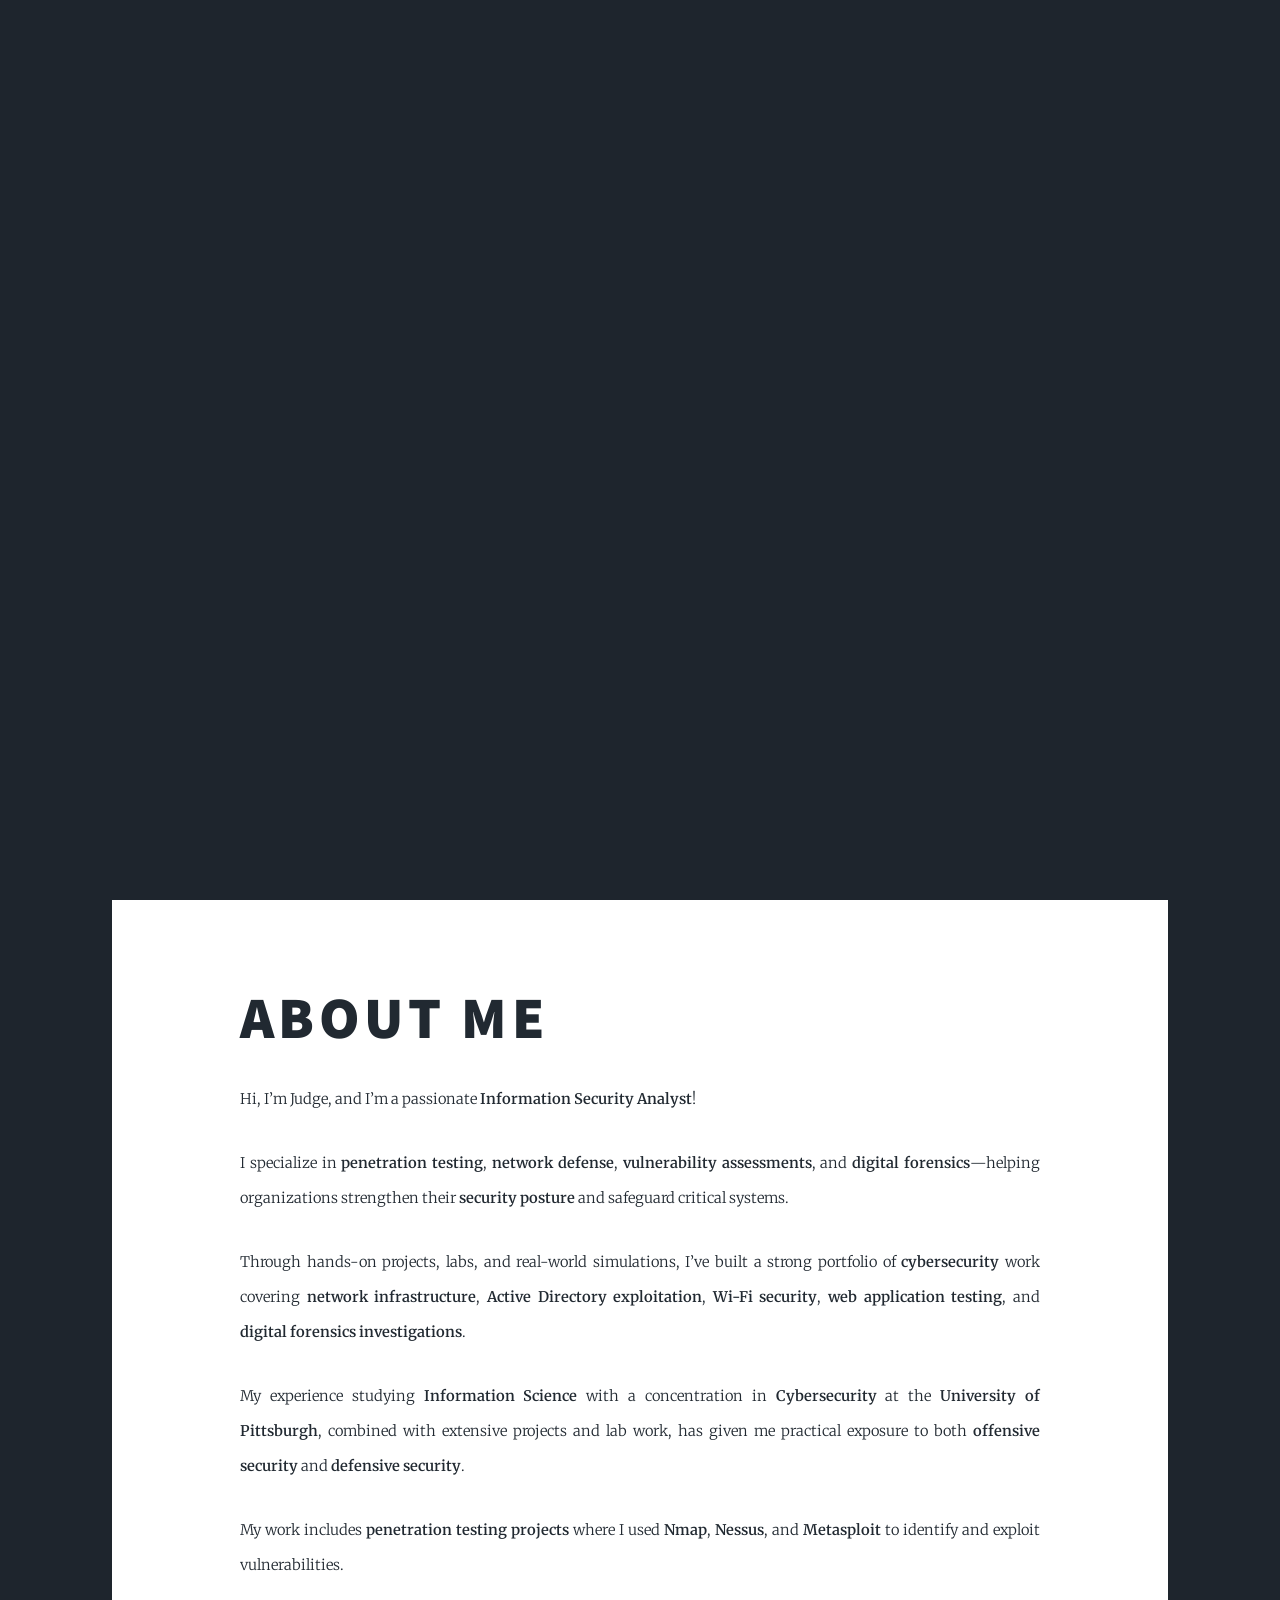
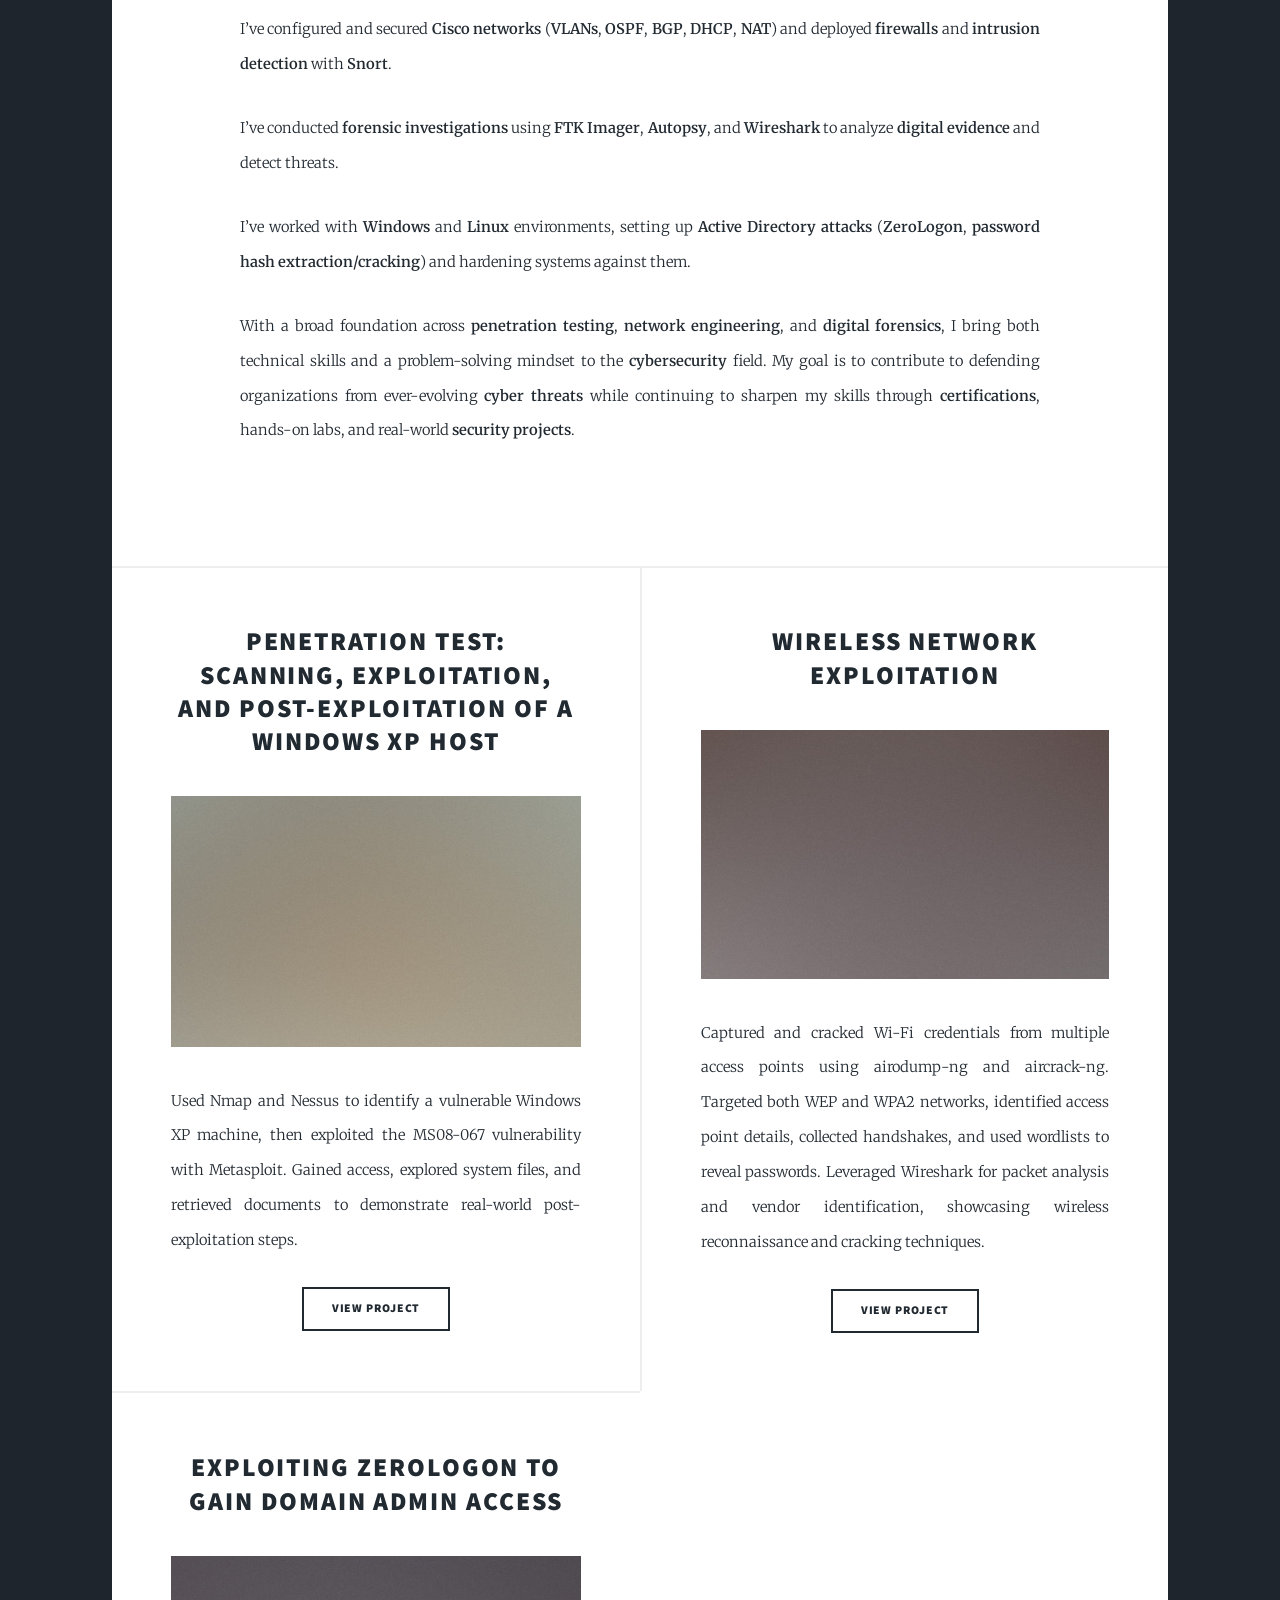
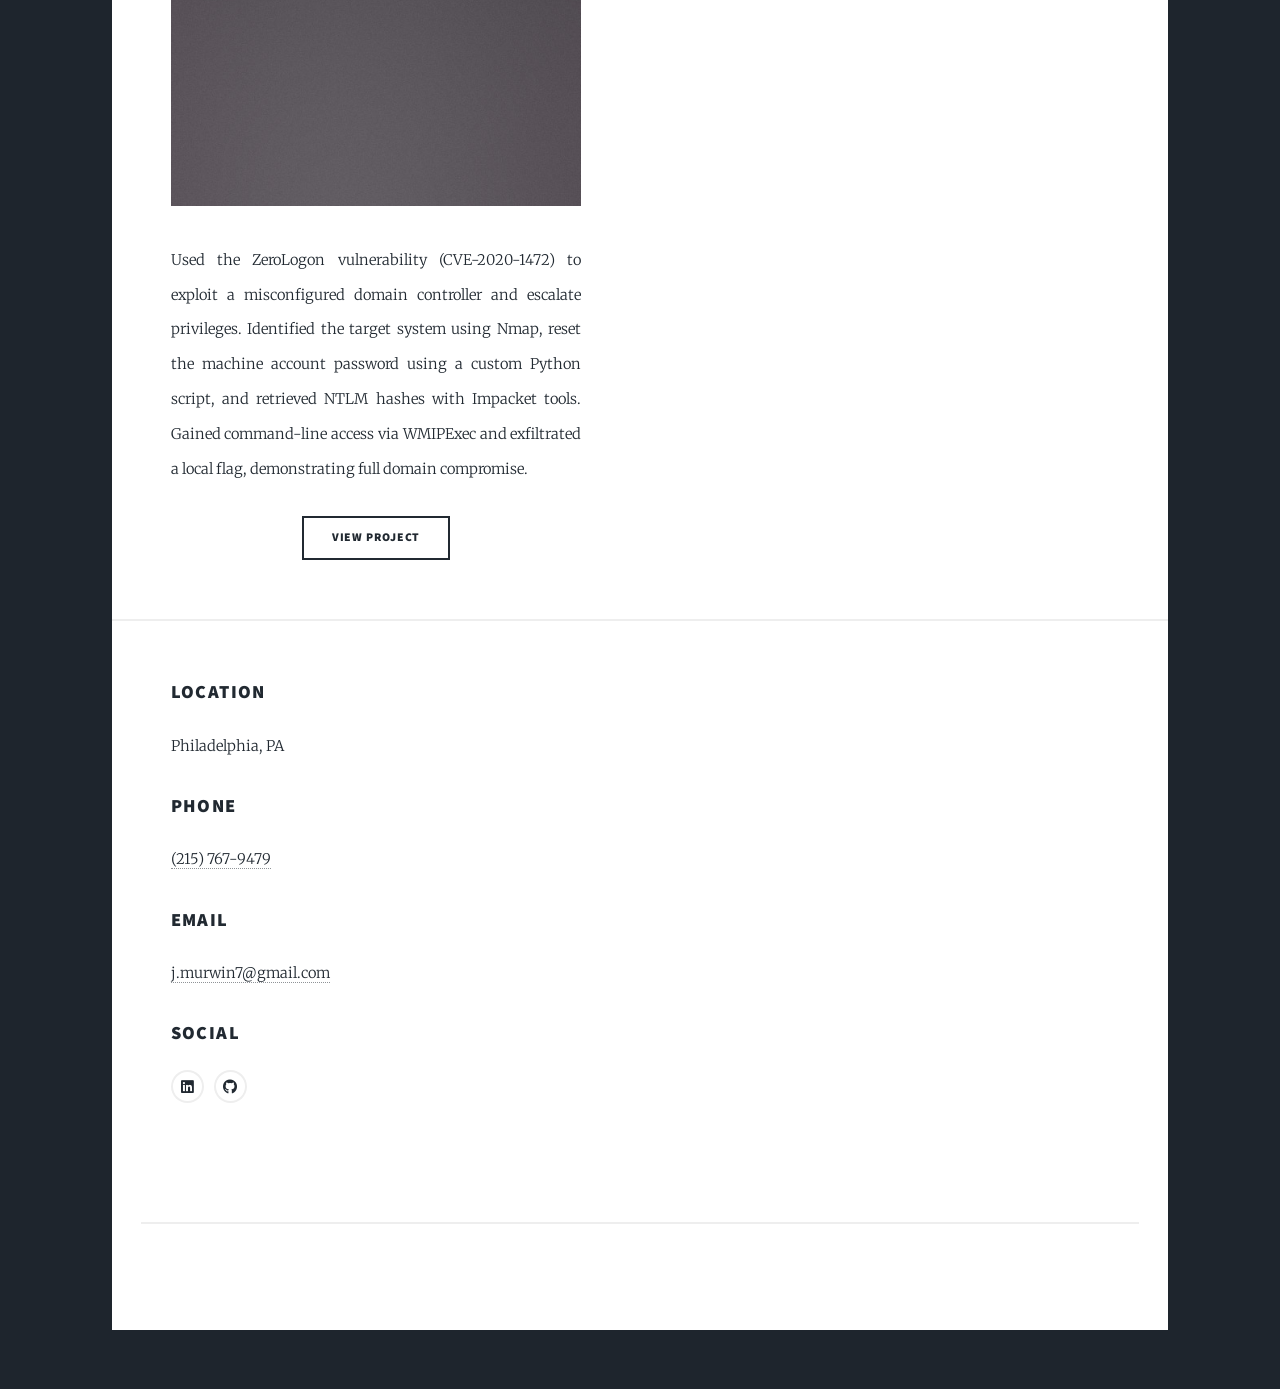
==== commit de22ef31: "Add files via upload" ====
--- a/index.html
+++ b/index.html
@@ -85,12 +85,12 @@
 								</article>
 								<article>
 									<header>
-										<h2><a href="https://github.com/Judge-Murwin/Wireless-Network-Exploitation-with-Aircrack-ng-and-Wireshark" target="_blank">Wireless Network Exploitation with Aircrack-ng and Wireshark<br /></a></h2>
+										<h2><a href="https://github.com/Judge-Murwin/Wireless-Network-Exploitation" target="_blank">Wireless Network Exploitation<br /></a></h2>
 									</header>
-									<a href="https://github.com/Judge-Murwin/Wireless-Network-Exploitation-with-Aircrack-ng-and-Wireshark" target="_blank" class="image fit"><img src="images/pic03.jpg" alt="" /></a>
+									<a href="https://github.com/Judge-Murwin/Wireless-Network-Exploitation" target="_blank" class="image fit"><img src="images/pic03.jpg" alt="" /></a>
 									<p>Captured and cracked Wi-Fi credentials from multiple access points using airodump-ng and aircrack-ng. Targeted both WEP and WPA2 networks, identified access point details, collected handshakes, and used wordlists to reveal passwords. Leveraged Wireshark for packet analysis and vendor identification, showcasing wireless reconnaissance and cracking techniques.</p>
 									<ul class="actions special">
-										<li><a href="https://github.com/Judge-Murwin/Wireless-Network-Exploitation-with-Aircrack-ng-and-Wireshark" target="_blank" class="button">View Project</a></li>
+										<li><a href="https://github.com/Judge-Murwin/Wireless-Network-Exploitation" target="_blank" class="button">View Project</a></li>
 									</ul>
 								</article>
 								<article>
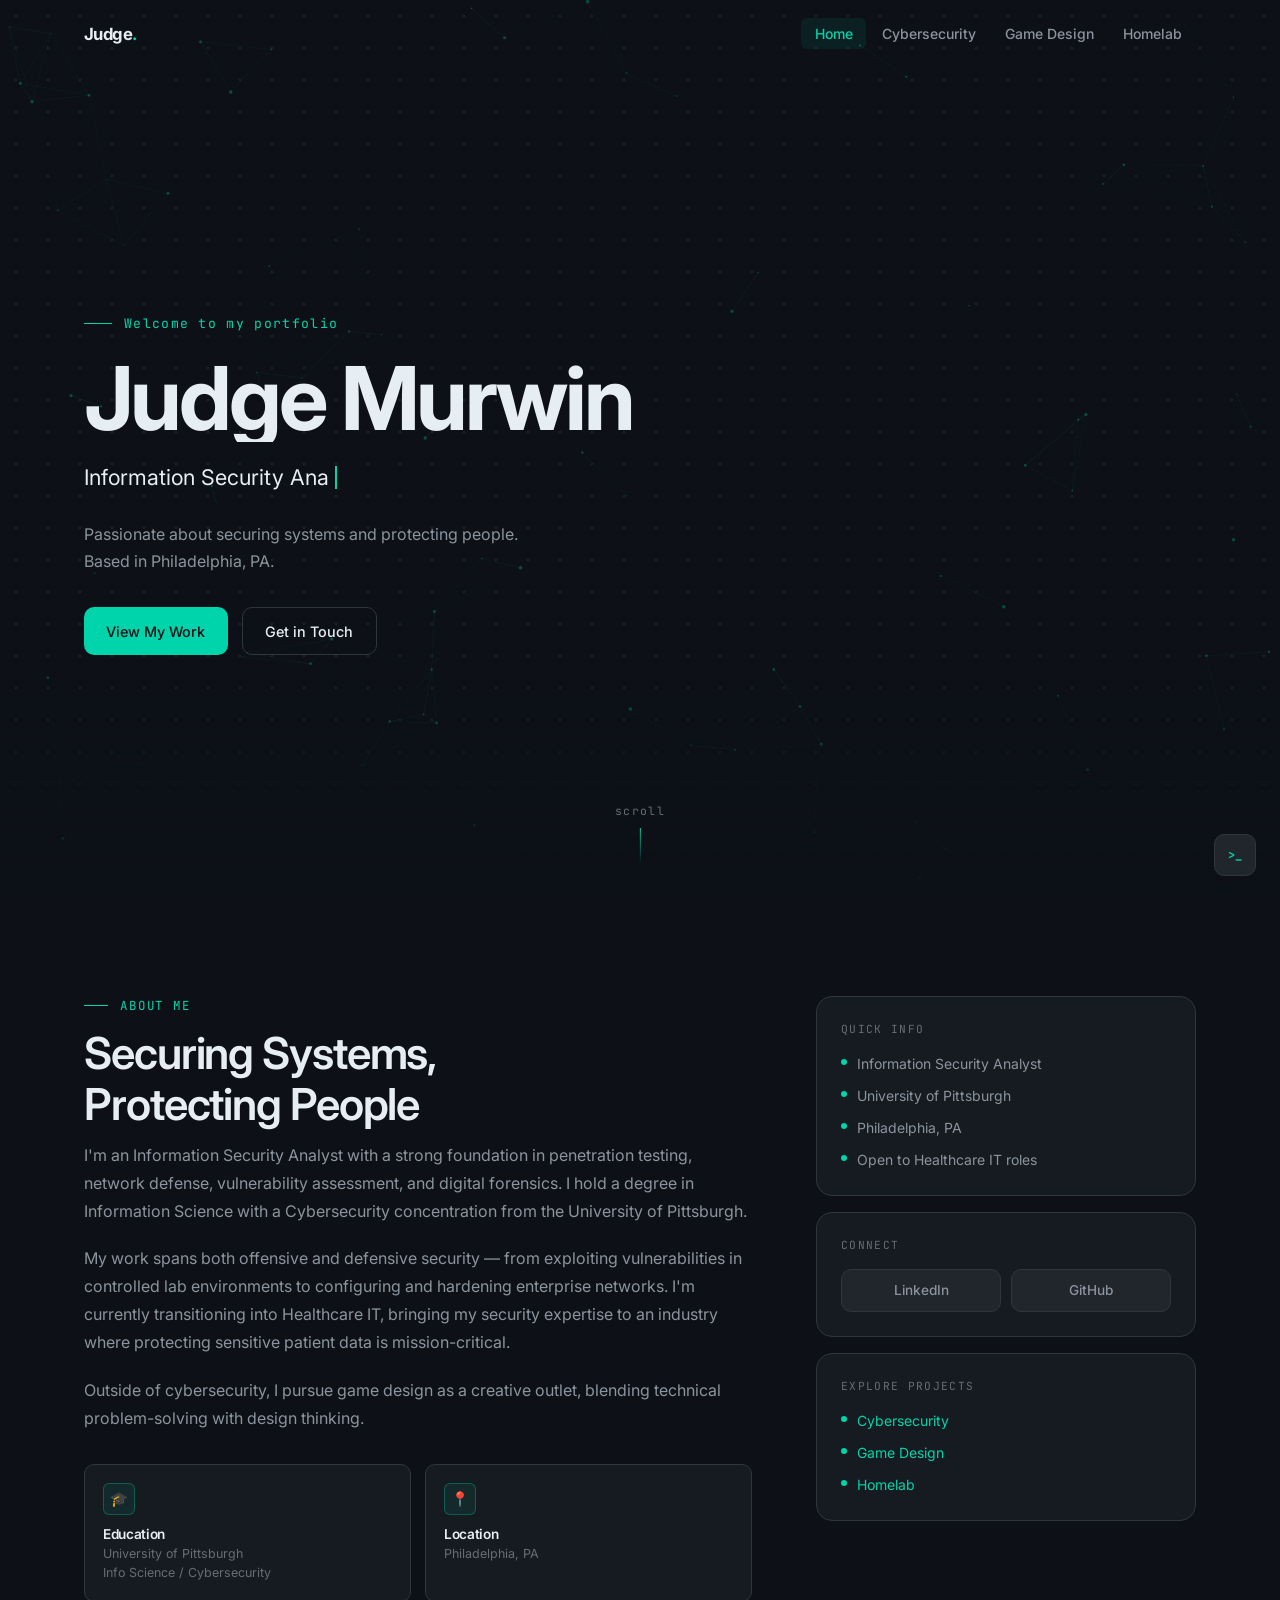
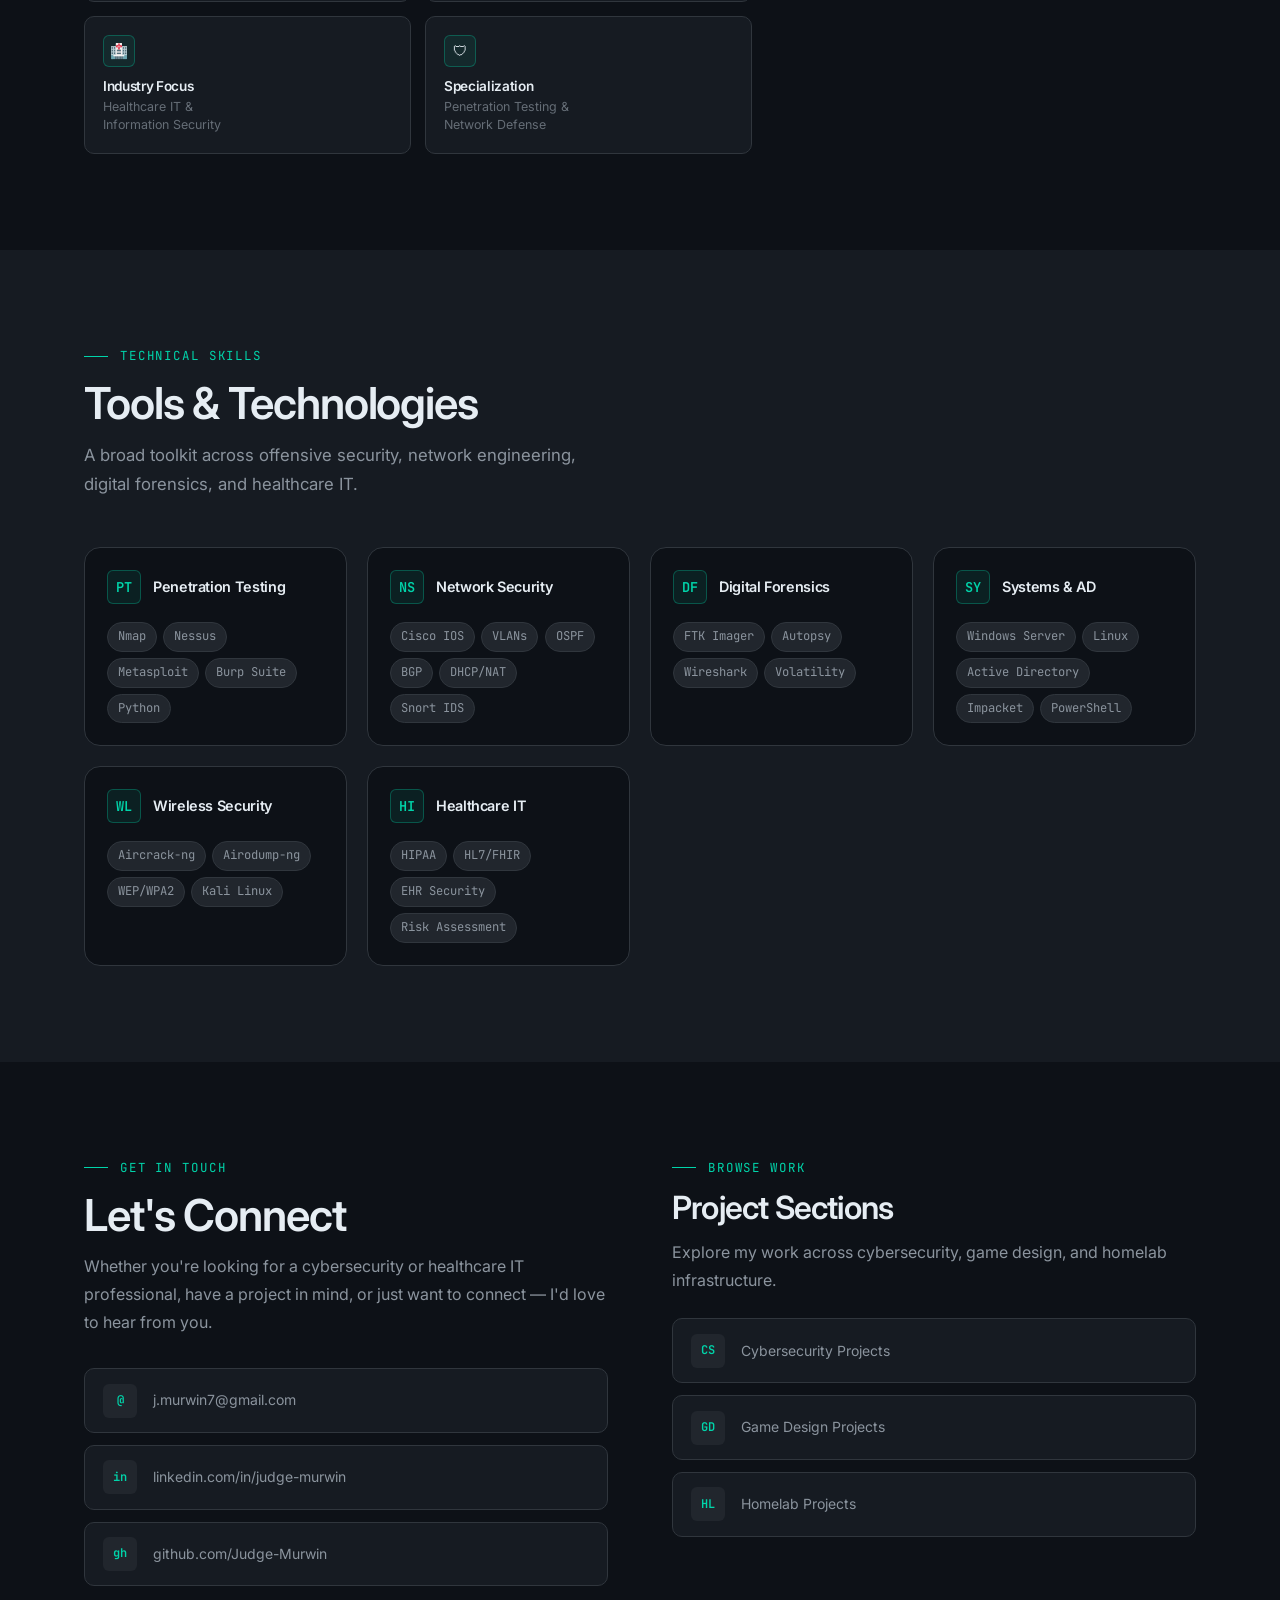
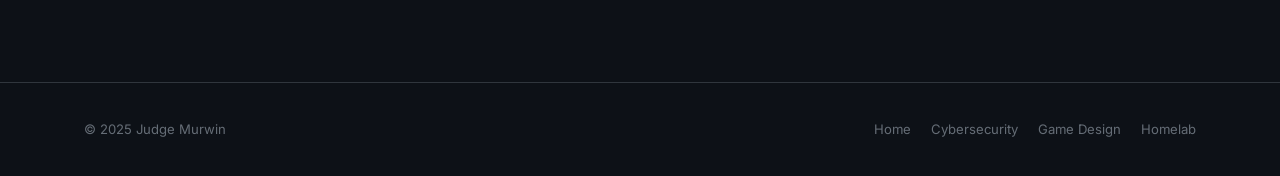
==== commit 118fc5a8: "New Portfolio 2.0" ====
--- a/index.html
+++ b/index.html
@@ -1,148 +1,322 @@
-<!DOCTYPE HTML>
-<!--
-	Massively by HTML5 UP
-	html5up.net | @ajlkn
-	Free for personal and commercial use under the CCA 3.0 license (html5up.net/license)
--->
-<html>
-	<head>
-		<title>Judge Murwin</title>
-		<meta charset="utf-8" />
-		<meta name="viewport" content="width=device-width, initial-scale=1, user-scalable=no" />
-		<link rel="stylesheet" href="assets/css/main.css" />
-		<noscript><link rel="stylesheet" href="assets/css/noscript.css" /></noscript>
-	</head>
-	<body class="is-preload">
-
-		<!-- Wrapper -->
-			<div id="wrapper" class="fade-in">
-
-				<!-- Intro -->
-					<div id="intro">
-						<h1>Judge Murwin</h1>
-						<p>Information Security Analyst skilled in penetration testing, network defense, and vulnerability assessment.<br> LinkedIn: <a href="https://www.linkedin.com/in/judge-murwin/">@JudgeMurwin</a></p>
-						<ul class="actions">
-							<li><a href="#header" class="button icon solid solo fa-arrow-down scrolly">Continue</a></li>
-						</ul>
-					</div>
-
-				<!-- Header -->
-					<header id="header">
-						<a href="index.html" class="logo">Judge Murwin</a>
-					</header>
-
-				<!-- Nav -->
-					<nav id="nav">
-						<ul class="links">
-							<li class="active"><a href="index.html">Cybersecurity Projects</a></li>
-							<li><a href="">Game Design Projects</a></li>
-						</ul>
-						<ul class="icons">
-							<li><a href="https://www.linkedin.com/in/judge-murwin/" target="_blank" class="icon brands alt fa-linkedin"><span class="label">LinkedIn</span></a></li>
-							<li><a href="https://github.com/Judge-Murwin" target="_blank"class="icon brands alt fa-github"><span class="label">GitHub</span></a></li>
-						</ul>
-					</nav>
-
-				<!-- Main -->
-					<div id="main">
-
-						<!-- Featured Post -->
-							<article class="post featured">
-								<header class="major">
-								<section id="about" style="text-align: left; max-width: 800px; margin: 0 auto;">
-									<h2><a href="#">About Me<br /></a></h2>
-									<p>Hi, I’m Judge, and I’m a passionate <b>Information Security Analyst</b>!</p>
-
-  									<p>I specialize in <b>penetration testing</b>, <b>network defense</b>, <b>vulnerability assessments</b>, and <b>digital forensics</b>—helping organizations strengthen their <b>security posture</b> and safeguard critical systems.</p>
-
-  									<p>Through hands-on projects, labs, and real-world simulations, I’ve built a strong portfolio of <b>cybersecurity</b> work covering <b>network infrastructure</b>, <b>Active Directory exploitation</b>, <b>Wi-Fi security</b>, <b>web application testing</b>, and <b>digital forensics investigations</b>.</p>
-
-  									<p>My experience studying <b>Information Science</b> with a concentration in <b>Cybersecurity</b> at the <b>University of Pittsburgh</b>, combined with extensive projects and lab work, has given me practical exposure to both <b>offensive security</b> and <b>defensive security</b>.</p>
-
-  									<p>My work includes <b>penetration testing projects</b> where I used <b>Nmap</b>, <b>Nessus</b>, and <b>Metasploit</b> to identify and exploit vulnerabilities.</p>
-
-  									<p>I’ve configured and secured <b>Cisco networks</b> (<b>VLANs</b>, <b>OSPF</b>, <b>BGP</b>, <b>DHCP</b>, <b>NAT</b>) and deployed <b>firewalls</b> and <b>intrusion detection</b> with <b>Snort</b>.</p>
-
-  									<p>I’ve conducted <b>forensic investigations</b> using <b>FTK Imager</b>, <b>Autopsy</b>, and <b>Wireshark</b> to analyze <b>digital evidence</b> and detect threats.</p>
-
-  									<p>I’ve worked with <b>Windows</b> and <b>Linux</b> environments, setting up <b>Active Directory attacks</b> (<b>ZeroLogon</b>, <b>password hash extraction/cracking</b>) and hardening systems against them.</p>
-
-  									<p>With a broad foundation across <b>penetration testing</b>, <b>network engineering</b>, and <b>digital forensics</b>, I bring both technical skills and a problem-solving mindset to the <b>cybersecurity</b> field. My goal is to contribute to defending organizations from ever-evolving <b>cyber threats</b> while continuing to sharpen my skills through <b>certifications</b>, hands-on labs, and real-world <b>security projects</b>.</p>
-								</section>
-							</article>
-
-						<!-- Posts -->
-							<section class="posts">
-								<article>
-									<header>
-										<h2><a href="https://github.com/Judge-Murwin/PenetrationTesting-MS08-067-Exploit" target="_blank">Penetration Test: Scanning, Exploitation, and Post-Exploitation of a Windows XP Host<br /></a></h2>
-									</header>
-									<a href="https://github.com/Judge-Murwin/PenetrationTesting-MS08-067-Exploit" target="_blank" class="image fit"><img src="images/pic02.jpg" alt="" /></a>
-									<p>Used Nmap and Nessus to identify a vulnerable Windows XP machine, then exploited the MS08-067 vulnerability with Metasploit. Gained access, explored system files, and retrieved documents to demonstrate real-world post-exploitation steps.</p>
-									<ul class="actions special">
-										<li><a href="https://github.com/Judge-Murwin/PenetrationTesting-MS08-067-Exploit" target="_blank" class="button">View Project</a></li>
-									</ul>
-								</article>
-								<article>
-									<header>
-										<h2><a href="https://github.com/Judge-Murwin/Wireless-Network-Exploitation" target="_blank">Wireless Network Exploitation<br /></a></h2>
-									</header>
-									<a href="https://github.com/Judge-Murwin/Wireless-Network-Exploitation" target="_blank" class="image fit"><img src="images/pic03.jpg" alt="" /></a>
-									<p>Captured and cracked Wi-Fi credentials from multiple access points using airodump-ng and aircrack-ng. Targeted both WEP and WPA2 networks, identified access point details, collected handshakes, and used wordlists to reveal passwords. Leveraged Wireshark for packet analysis and vendor identification, showcasing wireless reconnaissance and cracking techniques.</p>
-									<ul class="actions special">
-										<li><a href="https://github.com/Judge-Murwin/Wireless-Network-Exploitation" target="_blank" class="button">View Project</a></li>
-									</ul>
-								</article>
-								<article>
-									<header>
-										<h2><a href="https://github.com/Judge-Murwin/ZeroLogonExploit" target="_blank">Exploiting ZeroLogon to Gain Domain Admin Access<br /></a></h2>
-									</header>
-									<a href="https://github.com/Judge-Murwin/ZeroLogonExploit" target="_blank" class="image fit"><img src="images/pic04.jpg" alt="" /></a>
-									<p>Used the ZeroLogon vulnerability (CVE-2020-1472) to exploit a misconfigured domain controller and escalate privileges. Identified the target system using Nmap, reset the machine account password using a custom Python script, and retrieved NTLM hashes with Impacket tools. Gained command-line access via WMIPExec and exfiltrated a local flag, demonstrating full domain compromise.</p>
-									<ul class="actions special">
-										<li><a href="https://github.com/Judge-Murwin/ZeroLogonExploit" target="_blank" class="button">View Project</a></li>
-									</ul>
-								</article>
-							</section>
-						
-						<section class="split contact">
-							<section class="alt">
-								<h3>Location</h3>
-								<p>Philadelphia, PA</p>
-							</section>
-							<section>
-								<h3>Phone</h3>
-								<p><a href="#">(215) 767-9479</a></p>
-							</section>
-							<section>
-								<h3>Email</h3>
-								<p><a href="#">j.murwin7@gmail.com</a></p>
-							</section>
-							<section>
-								<h3>Social</h3>
-								<ul class="icons alt">
-									<li><a href="https://www.linkedin.com/in/judge-murwin/" target="_blank" class="icon brands alt fa-linkedin"><span class="label">LinkedIn</span></a></li>
-									<li><a href="https://github.com/Judge-Murwin" target="_blank" class="icon brands alt fa-github"><span class="label">GitHub</span></a></li>
-								</ul>
-							</section>
-						</section>
-					</footer>
-
-				<!-- Copyright -->
-					<div id="copyright">
-						<ul><li>&copy; Untitled</li><li>Design: <a href="https://html5up.net">HTML5 UP</a></li></ul>
-					</div>
-
-			</div>
-
-		<!-- Scripts -->
-			<script src="assets/js/jquery.min.js"></script>
-			<script src="assets/js/jquery.scrollex.min.js"></script>
-			<script src="assets/js/jquery.scrolly.min.js"></script>
-			<script src="assets/js/browser.min.js"></script>
-			<script src="assets/js/breakpoints.min.js"></script>
-			<script src="assets/js/util.js"></script>
-			<script src="assets/js/main.js"></script>
-
-	</body>
-</html>+<!DOCTYPE html>
+<html lang="en">
+<head>
+  <meta charset="UTF-8" />
+  <meta name="viewport" content="width=device-width, initial-scale=1.0" />
+  <title>Judge Murwin — Portfolio</title>
+  <meta name="description" content="Information Security Analyst specializing in penetration testing, network defense, and digital forensics. Based in Philadelphia, PA." />
+  <link rel="preconnect" href="https://fonts.googleapis.com" />
+  <link rel="preconnect" href="https://fonts.gstatic.com" crossorigin />
+  <link href="https://fonts.googleapis.com/css2?family=Inter:wght@400;500;600;700&family=JetBrains+Mono:wght@400;500;600&display=swap" rel="stylesheet" />
+  <link rel="stylesheet" href="assets/css/style.css" />
+</head>
+<body>
+
+<!-- ── Navigation ────────────────────────── -->
+<nav class="nav">
+  <div class="nav-inner">
+    <a href="index.html" class="nav-logo">Judge<span>.</span></a>
+    <ul class="nav-links">
+      <li><a href="index.html" class="active">Home</a></li>
+      <li><a href="cybersecurity.html">Cybersecurity</a></li>
+      <li><a href="gamedesign.html">Game Design</a></li>
+      <li><a href="homelab.html">Homelab</a></li>
+    </ul>
+    <button class="nav-toggle" aria-label="Toggle menu">
+      <span></span><span></span><span></span>
+    </button>
+  </div>
+</nav>
+<div class="nav-mobile">
+  <ul>
+    <li><a href="index.html" class="active">Home</a></li>
+    <li><a href="cybersecurity.html">Cybersecurity</a></li>
+    <li><a href="gamedesign.html">Game Design</a></li>
+    <li><a href="homelab.html">Homelab</a></li>
+  </ul>
+</div>
+
+<!-- ── Hero ──────────────────────────────── -->
+<section class="hero">
+  <canvas id="hero-canvas"></canvas>
+  <div class="hero-fade"></div>
+  <div class="hero-content">
+    <div class="hero-eyebrow">Welcome to my portfolio</div>
+    <h1 class="hero-name">Judge Murwin</h1>
+    <div class="hero-role">
+      <span class="typewriter"></span><span class="cursor"></span>
+    </div>
+    <p class="hero-desc">
+      Passionate about securing systems and protecting people.
+      Based in Philadelphia, PA.
+    </p>
+    <div class="hero-actions">
+      <a href="cybersecurity.html" class="btn btn-primary">View My Work</a>
+      <a href="#contact" class="btn btn-outline">Get in Touch</a>
+    </div>
+  </div>
+  <div class="hero-scroll">scroll</div>
+</section>
+
+<!-- ── About ─────────────────────────────── -->
+<section class="section" id="about">
+  <div class="container">
+    <div class="about-grid">
+
+      <!-- Text column -->
+      <div class="about-text" data-reveal>
+        <span class="section-label">About Me</span>
+        <h2 class="section-title">Securing Systems,<br>Protecting People</h2>
+        <p>
+          I'm an Information Security Analyst with a strong foundation in penetration testing,
+          network defense, vulnerability assessment, and digital forensics. I hold a degree in
+          Information Science with a Cybersecurity concentration from the University of Pittsburgh.
+        </p>
+        <p>
+          My work spans both offensive and defensive security — from exploiting vulnerabilities
+          in controlled lab environments to configuring and hardening enterprise networks. I'm
+          currently transitioning into Healthcare IT, bringing my security expertise to an
+          industry where protecting sensitive patient data is mission-critical.
+        </p>
+        <p>
+          Outside of cybersecurity, I pursue game design as a creative outlet, blending technical
+          problem-solving with design thinking.
+        </p>
+
+        <div class="highlight-grid">
+          <div class="highlight-card" data-reveal data-d="1">
+            <div class="hl-icon">&#x1F393;</div>
+            <h4>Education</h4>
+            <p>University of Pittsburgh<br>Info Science / Cybersecurity</p>
+          </div>
+          <div class="highlight-card" data-reveal data-d="2">
+            <div class="hl-icon">&#x1F4CD;</div>
+            <h4>Location</h4>
+            <p>Philadelphia, PA</p>
+          </div>
+          <div class="highlight-card" data-reveal data-d="3">
+            <div class="hl-icon">&#x1F3E5;</div>
+            <h4>Industry Focus</h4>
+            <p>Healthcare IT &amp;<br>Information Security</p>
+          </div>
+          <div class="highlight-card" data-reveal data-d="4">
+            <div class="hl-icon">&#x1F6E1;</div>
+            <h4>Specialization</h4>
+            <p>Penetration Testing &amp;<br>Network Defense</p>
+          </div>
+        </div>
+      </div>
+
+      <!-- Sidebar -->
+      <div class="about-sidebar" data-reveal data-d="2">
+        <div class="info-card">
+          <div class="info-card-label">Quick Info</div>
+          <ul class="info-list">
+            <li><span class="info-dot"></span>Information Security Analyst</li>
+            <li><span class="info-dot"></span>University of Pittsburgh</li>
+            <li><span class="info-dot"></span>Philadelphia, PA</li>
+            <li><span class="info-dot"></span>Open to Healthcare IT roles</li>
+          </ul>
+        </div>
+        <div class="info-card">
+          <div class="info-card-label">Connect</div>
+          <div class="social-row">
+            <a href="https://www.linkedin.com/in/judge-murwin/" target="_blank" rel="noopener" class="social-chip">LinkedIn</a>
+            <a href="https://github.com/Judge-Murwin" target="_blank" rel="noopener" class="social-chip">GitHub</a>
+          </div>
+        </div>
+        <div class="info-card">
+          <div class="info-card-label">Explore Projects</div>
+          <ul class="info-list">
+            <li><span class="info-dot"></span><a href="cybersecurity.html">Cybersecurity</a></li>
+            <li><span class="info-dot"></span><a href="gamedesign.html">Game Design</a></li>
+            <li><span class="info-dot"></span><a href="homelab.html">Homelab</a></li>
+          </ul>
+        </div>
+      </div>
+
+    </div>
+  </div>
+</section>
+
+<!-- ── Skills ────────────────────────────── -->
+<section class="section section-bg" id="skills">
+  <div class="container">
+    <span class="section-label" data-reveal>Technical Skills</span>
+    <h2 class="section-title" data-reveal>Tools &amp; Technologies</h2>
+    <p class="section-sub" data-reveal>A broad toolkit across offensive security, network engineering, digital forensics, and healthcare IT.</p>
+    <div class="skills-grid">
+
+      <div class="skill-card" data-reveal data-d="1">
+        <div class="skill-card-header">
+          <div class="skill-icon">PT</div>
+          <h4>Penetration Testing</h4>
+        </div>
+        <div class="skill-tags">
+          <span class="skill-tag">Nmap</span>
+          <span class="skill-tag">Nessus</span>
+          <span class="skill-tag">Metasploit</span>
+          <span class="skill-tag">Burp Suite</span>
+          <span class="skill-tag">Python</span>
+        </div>
+      </div>
+
+      <div class="skill-card" data-reveal data-d="2">
+        <div class="skill-card-header">
+          <div class="skill-icon">NS</div>
+          <h4>Network Security</h4>
+        </div>
+        <div class="skill-tags">
+          <span class="skill-tag">Cisco IOS</span>
+          <span class="skill-tag">VLANs</span>
+          <span class="skill-tag">OSPF</span>
+          <span class="skill-tag">BGP</span>
+          <span class="skill-tag">DHCP/NAT</span>
+          <span class="skill-tag">Snort IDS</span>
+        </div>
+      </div>
+
+      <div class="skill-card" data-reveal data-d="3">
+        <div class="skill-card-header">
+          <div class="skill-icon">DF</div>
+          <h4>Digital Forensics</h4>
+        </div>
+        <div class="skill-tags">
+          <span class="skill-tag">FTK Imager</span>
+          <span class="skill-tag">Autopsy</span>
+          <span class="skill-tag">Wireshark</span>
+          <span class="skill-tag">Volatility</span>
+        </div>
+      </div>
+
+      <div class="skill-card" data-reveal data-d="4">
+        <div class="skill-card-header">
+          <div class="skill-icon">SY</div>
+          <h4>Systems &amp; AD</h4>
+        </div>
+        <div class="skill-tags">
+          <span class="skill-tag">Windows Server</span>
+          <span class="skill-tag">Linux</span>
+          <span class="skill-tag">Active Directory</span>
+          <span class="skill-tag">Impacket</span>
+          <span class="skill-tag">PowerShell</span>
+        </div>
+      </div>
+
+      <div class="skill-card" data-reveal data-d="5">
+        <div class="skill-card-header">
+          <div class="skill-icon">WL</div>
+          <h4>Wireless Security</h4>
+        </div>
+        <div class="skill-tags">
+          <span class="skill-tag">Aircrack-ng</span>
+          <span class="skill-tag">Airodump-ng</span>
+          <span class="skill-tag">WEP/WPA2</span>
+          <span class="skill-tag">Kali Linux</span>
+        </div>
+      </div>
+
+      <div class="skill-card" data-reveal data-d="5">
+        <div class="skill-card-header">
+          <div class="skill-icon">HI</div>
+          <h4>Healthcare IT</h4>
+        </div>
+        <div class="skill-tags">
+          <span class="skill-tag">HIPAA</span>
+          <span class="skill-tag">HL7/FHIR</span>
+          <span class="skill-tag">EHR Security</span>
+          <span class="skill-tag">Risk Assessment</span>
+        </div>
+      </div>
+
+    </div>
+  </div>
+</section>
+
+<!-- ── Contact ───────────────────────────── -->
+<section class="section" id="contact">
+  <div class="container">
+    <div class="contact-grid">
+
+      <div class="contact-intro" data-reveal>
+        <span class="section-label">Get in Touch</span>
+        <h2 class="section-title">Let's Connect</h2>
+        <p>Whether you're looking for a cybersecurity or healthcare IT professional, have a project in mind, or just want to connect — I'd love to hear from you.</p>
+        <div class="contact-items">
+          <a href="mailto:j.murwin7@gmail.com" class="contact-item">
+            <div class="contact-item-icon">@</div>
+            j.murwin7@gmail.com
+          </a>
+          <a href="https://www.linkedin.com/in/judge-murwin/" target="_blank" rel="noopener" class="contact-item">
+            <div class="contact-item-icon">in</div>
+            linkedin.com/in/judge-murwin
+          </a>
+          <a href="https://github.com/Judge-Murwin" target="_blank" rel="noopener" class="contact-item">
+            <div class="contact-item-icon">gh</div>
+            github.com/Judge-Murwin
+          </a>
+        </div>
+      </div>
+
+      <div data-reveal data-d="2">
+        <span class="section-label">Browse Work</span>
+        <h2 class="section-title" style="font-size:clamp(1.4rem,3vw,2rem)">Project Sections</h2>
+        <p style="margin-bottom:1.5rem">Explore my work across cybersecurity, game design, and homelab infrastructure.</p>
+        <div class="contact-items">
+          <a href="cybersecurity.html" class="contact-item">
+            <div class="contact-item-icon">CS</div>
+            Cybersecurity Projects
+          </a>
+          <a href="gamedesign.html" class="contact-item">
+            <div class="contact-item-icon">GD</div>
+            Game Design Projects
+          </a>
+          <a href="homelab.html" class="contact-item">
+            <div class="contact-item-icon">HL</div>
+            Homelab Projects
+          </a>
+        </div>
+      </div>
+
+    </div>
+  </div>
+</section>
+
+<!-- ── Footer ────────────────────────────── -->
+<footer>
+  <div class="container">
+    <div class="footer-inner">
+      <span class="footer-copy">&copy; 2025 Judge Murwin</span>
+      <nav class="footer-nav">
+        <a href="index.html">Home</a>
+        <a href="cybersecurity.html">Cybersecurity</a>
+        <a href="gamedesign.html">Game Design</a>
+        <a href="homelab.html">Homelab</a>
+      </nav>
+    </div>
+  </div>
+</footer>
+
+<!-- ── Terminal Easter Egg ───────────────── -->
+<div class="terminal-trigger">
+  <button class="terminal-btn" aria-label="Open terminal">&gt;_</button>
+  <div class="terminal-window">
+    <div class="terminal-bar">
+      <div class="t-dot r"></div>
+      <div class="t-dot y"></div>
+      <div class="t-dot g"></div>
+      <span class="terminal-bar-title">judge@portfolio ~ </span>
+    </div>
+    <div class="terminal-body">
+      <div class="t-out"></div>
+      <div class="t-input-row">
+        <span class="t-prompt">~/judge $&nbsp;</span>
+        <input class="t-input" type="text" autocomplete="off" spellcheck="false" aria-label="Terminal input" />
+      </div>
+    </div>
+  </div>
+</div>
+
+<script src="assets/js/main.js"></script>
+</body>
+</html>
--- a/assets/css/style.css
+++ b/assets/css/style.css
@@ -0,0 +1,962 @@
+/* ==========================================
+   Design Tokens
+   ========================================== */
+:root {
+  --bg-primary:    #0d1117;
+  --bg-secondary:  #161b22;
+  --bg-elevated:   #21262d;
+  --border:        #30363d;
+  --border-subtle: rgba(48, 54, 61, 0.5);
+
+  --text-primary:   #e6edf3;
+  --text-secondary: #8b949e;
+  --text-muted:     #656d76;
+
+  --accent:        #00d4aa;
+  --accent-hover:  #00b896;
+  --accent-dim:    rgba(0, 212, 170, 0.08);
+  --accent-border: rgba(0, 212, 170, 0.3);
+
+  --tag-red:    rgba(248, 81, 73, 0.15);   --tag-red-fg:    #f85149;
+  --tag-orange: rgba(227, 179, 65, 0.15);  --tag-orange-fg: #e3b341;
+  --tag-blue:   rgba(56, 189, 248, 0.15);  --tag-blue-fg:   #38bdf8;
+  --tag-purple: rgba(188, 140, 255, 0.15); --tag-purple-fg: #bc8cff;
+  --tag-green:  rgba(86, 211, 100, 0.15);  --tag-green-fg:  #56d364;
+  --tag-teal:   rgba(0, 212, 170, 0.15);   --tag-teal-fg:   #00d4aa;
+
+  --nav-height:       68px;
+  --section-padding:  96px;
+  --container-max:    1160px;
+  --container-pad:    24px;
+
+  --radius-sm: 6px;
+  --radius-md: 10px;
+  --radius-lg: 16px;
+  --radius-xl: 24px;
+
+  --shadow-sm:     0 1px 3px rgba(0,0,0,0.4);
+  --shadow-md:     0 4px 20px rgba(0,0,0,0.5);
+  --shadow-lg:     0 8px 40px rgba(0,0,0,0.6);
+  --shadow-accent: 0 4px 20px rgba(0, 212, 170, 0.18);
+
+  --ease: 0.25s ease;
+  --ease-fast: 0.15s ease;
+
+  --font: 'Inter', -apple-system, BlinkMacSystemFont, sans-serif;
+  --mono: 'JetBrains Mono', 'Fira Code', 'Cascadia Code', monospace;
+}
+
+/* ==========================================
+   Reset & Base
+   ========================================== */
+*, *::before, *::after { box-sizing: border-box; margin: 0; padding: 0; }
+
+html { scroll-behavior: smooth; }
+
+body {
+  font-family: var(--font);
+  background: var(--bg-primary);
+  color: var(--text-primary);
+  line-height: 1.6;
+  overflow-x: hidden;
+  -webkit-font-smoothing: antialiased;
+}
+
+/* Subtle dot-grid texture */
+body::before {
+  content: '';
+  position: fixed;
+  inset: 0;
+  background-image: radial-gradient(circle, rgba(48,54,61,0.5) 1px, transparent 1px);
+  background-size: 32px 32px;
+  z-index: -1;
+  pointer-events: none;
+}
+
+a { color: var(--accent); text-decoration: none; transition: color var(--ease-fast); }
+a:hover { color: var(--accent-hover); }
+img { max-width: 100%; display: block; }
+button { font-family: var(--font); cursor: pointer; border: none; background: none; }
+ul { list-style: none; }
+
+/* ==========================================
+   Typography
+   ========================================== */
+h1, h2, h3, h4 { font-weight: 600; line-height: 1.15; letter-spacing: -0.025em; }
+h1 { font-size: clamp(2.8rem, 6vw, 5rem); }
+h2 { font-size: clamp(1.8rem, 4vw, 2.75rem); }
+h3 { font-size: 1.15rem; }
+p  { color: var(--text-secondary); line-height: 1.75; }
+
+/* ==========================================
+   Layout
+   ========================================== */
+.container {
+  max-width: var(--container-max);
+  margin: 0 auto;
+  padding: 0 var(--container-pad);
+}
+.section { padding: var(--section-padding) 0; }
+.section-bg { background: var(--bg-secondary); }
+
+.section-label {
+  display: flex;
+  align-items: center;
+  gap: 0.75rem;
+  font-family: var(--mono);
+  font-size: 0.78rem;
+  color: var(--accent);
+  text-transform: uppercase;
+  letter-spacing: 0.15em;
+  margin-bottom: 0.75rem;
+}
+.section-label::before { content: ''; width: 24px; height: 1px; background: var(--accent); }
+
+.section-title { margin-bottom: 0.75rem; }
+
+.section-sub {
+  color: var(--text-secondary);
+  font-size: 1.05rem;
+  max-width: 540px;
+  margin-bottom: 3rem;
+}
+
+/* ==========================================
+   Buttons
+   ========================================== */
+.btn {
+  display: inline-flex;
+  align-items: center;
+  gap: 0.5rem;
+  padding: 0.7rem 1.4rem;
+  border-radius: var(--radius-md);
+  font-size: 0.9rem;
+  font-weight: 500;
+  transition: all var(--ease);
+  white-space: nowrap;
+}
+.btn-primary {
+  background: var(--accent);
+  color: #0d1117;
+}
+.btn-primary:hover {
+  background: var(--accent-hover);
+  color: #0d1117;
+  transform: translateY(-2px);
+  box-shadow: var(--shadow-accent);
+}
+.btn-outline {
+  background: transparent;
+  color: var(--text-primary);
+  border: 1px solid var(--border);
+}
+.btn-outline:hover {
+  border-color: var(--accent);
+  color: var(--accent);
+  transform: translateY(-2px);
+}
+
+/* ==========================================
+   Navigation
+   ========================================== */
+.nav {
+  position: fixed;
+  top: 0; left: 0; right: 0;
+  height: var(--nav-height);
+  z-index: 100;
+  transition: background var(--ease), box-shadow var(--ease);
+}
+.nav.scrolled {
+  background: rgba(13, 17, 23, 0.92);
+  backdrop-filter: blur(16px);
+  -webkit-backdrop-filter: blur(16px);
+  box-shadow: 0 1px 0 var(--border);
+}
+.nav-inner {
+  height: 100%;
+  max-width: var(--container-max);
+  margin: 0 auto;
+  padding: 0 var(--container-pad);
+  display: flex;
+  align-items: center;
+  justify-content: space-between;
+}
+.nav-logo {
+  font-weight: 700;
+  font-size: 1.05rem;
+  color: var(--text-primary);
+  letter-spacing: -0.03em;
+}
+.nav-logo span { color: var(--accent); }
+.nav-logo:hover { color: var(--text-primary); }
+
+.nav-links {
+  display: flex;
+  align-items: center;
+  gap: 0.125rem;
+}
+.nav-links a {
+  color: var(--text-secondary);
+  font-size: 0.875rem;
+  font-weight: 500;
+  padding: 0.45rem 0.85rem;
+  border-radius: var(--radius-sm);
+  transition: all var(--ease-fast);
+}
+.nav-links a:hover { color: var(--text-primary); background: var(--bg-elevated); }
+.nav-links a.active { color: var(--accent); background: var(--accent-dim); }
+
+.nav-toggle {
+  display: none;
+  flex-direction: column;
+  gap: 5px;
+  padding: 8px;
+  border-radius: var(--radius-sm);
+}
+.nav-toggle span {
+  display: block;
+  width: 20px; height: 2px;
+  background: var(--text-secondary);
+  border-radius: 2px;
+  transition: all var(--ease);
+}
+.nav-toggle.open span:nth-child(1) { transform: rotate(45deg) translate(5px, 5px); }
+.nav-toggle.open span:nth-child(2) { opacity: 0; transform: scaleX(0); }
+.nav-toggle.open span:nth-child(3) { transform: rotate(-45deg) translate(5px, -5px); }
+
+.nav-mobile {
+  display: none;
+  position: fixed;
+  top: var(--nav-height); left: 0; right: 0;
+  background: rgba(13, 17, 23, 0.97);
+  backdrop-filter: blur(16px);
+  border-bottom: 1px solid var(--border);
+  padding: 1rem var(--container-pad) 1.5rem;
+  z-index: 99;
+}
+.nav-mobile.open { display: block; }
+.nav-mobile a {
+  display: block;
+  color: var(--text-secondary);
+  font-size: 1rem;
+  font-weight: 500;
+  padding: 0.75rem 0.75rem;
+  border-radius: var(--radius-sm);
+  transition: all var(--ease-fast);
+}
+.nav-mobile a:hover,
+.nav-mobile a.active { color: var(--accent); background: var(--accent-dim); }
+
+/* ==========================================
+   Hero
+   ========================================== */
+.hero {
+  position: relative;
+  min-height: 100vh;
+  display: flex;
+  align-items: center;
+  overflow: hidden;
+}
+#hero-canvas {
+  position: absolute;
+  inset: 0;
+  z-index: 0;
+}
+.hero-fade {
+  position: absolute;
+  bottom: 0; left: 0; right: 0;
+  height: 220px;
+  background: linear-gradient(to bottom, transparent, var(--bg-primary));
+  z-index: 1;
+  pointer-events: none;
+}
+.hero-content {
+  position: relative;
+  z-index: 2;
+  width: 100%;
+  max-width: var(--container-max);
+  margin: 0 auto;
+  padding: 0 var(--container-pad);
+  padding-top: var(--nav-height);
+}
+.hero-eyebrow {
+  display: flex;
+  align-items: center;
+  gap: 0.75rem;
+  font-family: var(--mono);
+  font-size: 0.82rem;
+  color: var(--accent);
+  letter-spacing: 0.1em;
+  margin-bottom: 1.25rem;
+}
+.hero-eyebrow::before { content: ''; width: 28px; height: 1px; background: var(--accent); }
+
+.hero-name {
+  font-size: clamp(3rem, 7vw, 5.5rem);
+  font-weight: 700;
+  letter-spacing: -0.035em;
+  line-height: 1.0;
+  margin-bottom: 1rem;
+  background: linear-gradient(160deg, var(--text-primary) 55%, var(--text-secondary));
+  -webkit-background-clip: text;
+  -webkit-text-fill-color: transparent;
+  background-clip: text;
+}
+.hero-role {
+  font-size: clamp(1.05rem, 2.5vw, 1.35rem);
+  color: var(--text-secondary);
+  margin-bottom: 1.5rem;
+  min-height: 1.8em;
+  display: flex;
+  align-items: center;
+  gap: 0.4rem;
+}
+.typewriter { color: var(--text-primary); }
+.cursor {
+  display: inline-block;
+  width: 2px; height: 1.1em;
+  background: var(--accent);
+  animation: blink 1s step-end infinite;
+}
+@keyframes blink { 0%, 100% { opacity: 1; } 50% { opacity: 0; } }
+
+.hero-desc {
+  max-width: 480px;
+  font-size: 1rem;
+  margin-bottom: 2rem;
+  line-height: 1.7;
+}
+.hero-actions { display: flex; gap: 0.875rem; flex-wrap: wrap; }
+
+.hero-scroll {
+  position: absolute;
+  bottom: 2.25rem; left: 50%;
+  transform: translateX(-50%);
+  z-index: 2;
+  display: flex;
+  flex-direction: column;
+  align-items: center;
+  gap: 0.5rem;
+  font-family: var(--mono);
+  font-size: 0.72rem;
+  color: var(--text-muted);
+  letter-spacing: 0.12em;
+  animation: bob 3s ease-in-out infinite;
+}
+.hero-scroll::after {
+  content: '';
+  width: 1px; height: 36px;
+  background: linear-gradient(to bottom, var(--accent), transparent);
+}
+@keyframes bob {
+  0%, 100% { transform: translateX(-50%) translateY(0); }
+  50%       { transform: translateX(-50%) translateY(-5px); }
+}
+
+/* ==========================================
+   About
+   ========================================== */
+.about-grid {
+  display: grid;
+  grid-template-columns: 1fr 380px;
+  gap: 4rem;
+  align-items: start;
+}
+.about-text > p { margin-bottom: 1.2rem; }
+.about-text > p:last-of-type { margin-bottom: 0; }
+
+.highlight-grid {
+  display: grid;
+  grid-template-columns: 1fr 1fr;
+  gap: 0.875rem;
+  margin-top: 2rem;
+}
+.highlight-card {
+  background: var(--bg-secondary);
+  border: 1px solid var(--border);
+  border-radius: var(--radius-md);
+  padding: 1.125rem;
+  transition: border-color var(--ease);
+}
+.highlight-card:hover { border-color: var(--accent-border); }
+.hl-icon {
+  width: 32px; height: 32px;
+  background: var(--accent-dim);
+  border: 1px solid var(--accent-border);
+  border-radius: var(--radius-sm);
+  display: flex;
+  align-items: center;
+  justify-content: center;
+  margin-bottom: 0.75rem;
+  font-size: 0.9rem;
+}
+.highlight-card h4 { font-size: 0.85rem; color: var(--text-primary); margin-bottom: 0.2rem; }
+.highlight-card p  { font-size: 0.78rem; color: var(--text-muted); margin: 0; line-height: 1.5; }
+
+.about-sidebar { position: sticky; top: calc(var(--nav-height) + 1.5rem); }
+.info-card {
+  background: var(--bg-secondary);
+  border: 1px solid var(--border);
+  border-radius: var(--radius-lg);
+  padding: 1.5rem;
+  margin-bottom: 1rem;
+}
+.info-card:last-child { margin-bottom: 0; }
+.info-card-label {
+  font-family: var(--mono);
+  font-size: 0.7rem;
+  text-transform: uppercase;
+  letter-spacing: 0.12em;
+  color: var(--text-muted);
+  margin-bottom: 0.875rem;
+}
+.info-list { display: flex; flex-direction: column; gap: 0.6rem; }
+.info-list li {
+  display: flex;
+  align-items: flex-start;
+  gap: 0.6rem;
+  font-size: 0.875rem;
+  color: var(--text-secondary);
+}
+.info-dot {
+  width: 6px; height: 6px;
+  border-radius: 50%;
+  background: var(--accent);
+  margin-top: 0.45em;
+  flex-shrink: 0;
+}
+.social-row { display: flex; gap: 0.625rem; }
+.social-chip {
+  flex: 1;
+  display: flex;
+  align-items: center;
+  justify-content: center;
+  padding: 0.6rem 0.875rem;
+  background: var(--bg-elevated);
+  border: 1px solid var(--border);
+  border-radius: var(--radius-md);
+  color: var(--text-secondary);
+  font-size: 0.85rem;
+  font-weight: 500;
+  transition: all var(--ease-fast);
+}
+.social-chip:hover { border-color: var(--accent-border); color: var(--accent); background: var(--accent-dim); }
+
+/* ==========================================
+   Skills
+   ========================================== */
+.skills-grid {
+  display: grid;
+  grid-template-columns: repeat(auto-fill, minmax(250px, 1fr));
+  gap: 1.25rem;
+}
+.skill-card {
+  background: var(--bg-primary);
+  border: 1px solid var(--border);
+  border-radius: var(--radius-lg);
+  padding: 1.375rem;
+  transition: border-color var(--ease), transform var(--ease);
+}
+.skill-card:hover { border-color: var(--accent-border); transform: translateY(-2px); }
+.skill-card-header {
+  display: flex;
+  align-items: center;
+  gap: 0.75rem;
+  margin-bottom: 1.125rem;
+}
+.skill-icon {
+  width: 34px; height: 34px;
+  background: var(--accent-dim);
+  border: 1px solid var(--accent-border);
+  border-radius: var(--radius-sm);
+  display: flex;
+  align-items: center;
+  justify-content: center;
+  font-size: 0.85rem;
+  font-family: var(--mono);
+  color: var(--accent);
+  font-weight: 600;
+}
+.skill-card h4 { font-size: 0.9rem; }
+.skill-tags { display: flex; flex-wrap: wrap; gap: 0.4rem; }
+.skill-tag {
+  padding: 0.25rem 0.625rem;
+  background: var(--bg-elevated);
+  border: 1px solid var(--border);
+  border-radius: 100px;
+  font-size: 0.76rem;
+  font-family: var(--mono);
+  color: var(--text-secondary);
+}
+
+/* ==========================================
+   Contact
+   ========================================== */
+.contact-grid {
+  display: grid;
+  grid-template-columns: 1fr 1fr;
+  gap: 4rem;
+  align-items: start;
+}
+.contact-intro p { margin-bottom: 2rem; }
+.contact-items { display: flex; flex-direction: column; gap: 0.75rem; }
+.contact-item {
+  display: flex;
+  align-items: center;
+  gap: 1rem;
+  padding: 0.9rem 1.125rem;
+  background: var(--bg-secondary);
+  border: 1px solid var(--border);
+  border-radius: var(--radius-md);
+  color: var(--text-secondary);
+  font-size: 0.875rem;
+  transition: all var(--ease-fast);
+}
+.contact-item:hover {
+  border-color: var(--accent-border);
+  color: var(--accent);
+  background: var(--accent-dim);
+}
+.contact-item-icon {
+  width: 34px; height: 34px;
+  background: var(--bg-elevated);
+  border-radius: var(--radius-sm);
+  display: flex;
+  align-items: center;
+  justify-content: center;
+  font-family: var(--mono);
+  font-size: 0.75rem;
+  font-weight: 600;
+  color: var(--accent);
+  flex-shrink: 0;
+}
+
+/* ==========================================
+   Page Hero (project pages)
+   ========================================== */
+.page-hero {
+  padding: calc(var(--nav-height) + 4.5rem) 0 3.5rem;
+  position: relative;
+  overflow: hidden;
+}
+.page-hero::after {
+  content: '';
+  position: absolute;
+  inset: 0;
+  background: radial-gradient(ellipse at 15% 60%, rgba(0,212,170,0.07) 0%, transparent 55%);
+  pointer-events: none;
+}
+.page-hero h1 { margin-bottom: 0.875rem; }
+.page-hero p { max-width: 560px; font-size: 1.05rem; }
+
+/* ==========================================
+   Project Cards
+   ========================================== */
+.projects-grid {
+  display: grid;
+  grid-template-columns: repeat(auto-fill, minmax(320px, 1fr));
+  gap: 1.375rem;
+}
+.project-card {
+  background: var(--bg-secondary);
+  border: 1px solid var(--border);
+  border-radius: var(--radius-lg);
+  overflow: hidden;
+  cursor: pointer;
+  display: flex;
+  flex-direction: column;
+  transition: all var(--ease);
+}
+.project-card:hover {
+  border-color: var(--accent-border);
+  transform: translateY(-4px);
+  box-shadow: var(--shadow-md);
+}
+.card-banner {
+  height: 130px;
+  display: flex;
+  align-items: center;
+  justify-content: center;
+  position: relative;
+  overflow: hidden;
+}
+.card-banner-text {
+  font-family: var(--mono);
+  font-size: 0.7rem;
+  color: rgba(0,212,170,0.25);
+  position: absolute;
+  inset: 0;
+  display: flex;
+  align-items: center;
+  justify-content: center;
+  word-break: break-all;
+  padding: 1rem;
+  line-height: 1.4;
+  pointer-events: none;
+  text-align: center;
+}
+.card-icon-wrap {
+  position: relative;
+  z-index: 1;
+  width: 52px; height: 52px;
+  background: rgba(13,17,23,0.8);
+  border: 1px solid var(--accent-border);
+  border-radius: var(--radius-md);
+  display: flex;
+  align-items: center;
+  justify-content: center;
+  font-family: var(--mono);
+  font-size: 0.8rem;
+  font-weight: 700;
+  color: var(--accent);
+  letter-spacing: 0.05em;
+}
+
+.card-body { padding: 1.375rem; flex: 1; display: flex; flex-direction: column; }
+.card-tags { display: flex; flex-wrap: wrap; gap: 0.35rem; margin-bottom: 0.75rem; }
+
+.tag {
+  padding: 0.18rem 0.575rem;
+  border-radius: 100px;
+  font-size: 0.72rem;
+  font-weight: 500;
+  font-family: var(--mono);
+}
+.tag-red    { background: var(--tag-red);    color: var(--tag-red-fg); }
+.tag-orange { background: var(--tag-orange); color: var(--tag-orange-fg); }
+.tag-blue   { background: var(--tag-blue);   color: var(--tag-blue-fg); }
+.tag-purple { background: var(--tag-purple); color: var(--tag-purple-fg); }
+.tag-green  { background: var(--tag-green);  color: var(--tag-green-fg); }
+.tag-teal   { background: var(--tag-teal);   color: var(--tag-teal-fg); }
+
+.card-title {
+  font-size: 1rem;
+  font-weight: 600;
+  color: var(--text-primary);
+  margin-bottom: 0.55rem;
+  line-height: 1.35;
+}
+.card-desc {
+  font-size: 0.855rem;
+  color: var(--text-secondary);
+  line-height: 1.65;
+  flex: 1;
+  margin-bottom: 1.125rem;
+  display: -webkit-box;
+  -webkit-line-clamp: 3;
+  -webkit-box-orient: vertical;
+  overflow: hidden;
+}
+.card-footer {
+  display: flex;
+  align-items: center;
+  justify-content: space-between;
+  padding-top: 0.875rem;
+  border-top: 1px solid var(--border-subtle);
+}
+.card-tools { display: flex; flex-wrap: wrap; gap: 0.3rem; }
+.tool-tag {
+  font-size: 0.68rem;
+  font-family: var(--mono);
+  color: var(--text-muted);
+  padding: 0.1rem 0.45rem;
+  background: var(--bg-elevated);
+  border-radius: 4px;
+}
+.card-arrow {
+  color: var(--accent);
+  font-size: 1rem;
+  transition: transform var(--ease-fast);
+}
+.project-card:hover .card-arrow { transform: translateX(4px); }
+
+/* Coming soon / empty */
+.empty-state {
+  grid-column: 1 / -1;
+  text-align: center;
+  padding: 4rem 2rem;
+  background: var(--bg-secondary);
+  border: 1px dashed var(--border);
+  border-radius: var(--radius-lg);
+}
+.empty-state h3 { color: var(--text-secondary); margin-bottom: 0.5rem; font-size: 1.05rem; }
+.empty-state p  { color: var(--text-muted); font-size: 0.875rem; }
+
+/* ==========================================
+   Modal
+   ========================================== */
+.modal-overlay {
+  position: fixed;
+  inset: 0;
+  background: rgba(0,0,0,0.72);
+  backdrop-filter: blur(6px);
+  -webkit-backdrop-filter: blur(6px);
+  z-index: 200;
+  display: flex;
+  align-items: center;
+  justify-content: center;
+  padding: 1.5rem;
+  opacity: 0;
+  pointer-events: none;
+  transition: opacity var(--ease);
+}
+.modal-overlay.open { opacity: 1; pointer-events: all; }
+
+.modal {
+  background: var(--bg-secondary);
+  border: 1px solid var(--border);
+  border-radius: var(--radius-xl);
+  max-width: 660px;
+  width: 100%;
+  max-height: 88vh;
+  overflow-y: auto;
+  transform: translateY(16px) scale(0.97);
+  transition: transform var(--ease);
+  scrollbar-width: thin;
+  scrollbar-color: var(--border) transparent;
+}
+.modal-overlay.open .modal { transform: translateY(0) scale(1); }
+
+.modal-banner {
+  height: 170px;
+  display: flex;
+  align-items: center;
+  justify-content: center;
+  border-radius: var(--radius-xl) var(--radius-xl) 0 0;
+  position: relative;
+  overflow: hidden;
+}
+.modal-banner-text {
+  font-family: var(--mono);
+  font-size: 0.68rem;
+  color: rgba(0,212,170,0.18);
+  position: absolute;
+  inset: 0;
+  padding: 1.25rem;
+  line-height: 1.5;
+  word-break: break-all;
+}
+.modal-icon {
+  position: relative;
+  z-index: 1;
+  width: 64px; height: 64px;
+  background: rgba(13,17,23,0.85);
+  border: 1px solid var(--accent-border);
+  border-radius: var(--radius-lg);
+  display: flex;
+  align-items: center;
+  justify-content: center;
+  font-family: var(--mono);
+  font-size: 1rem;
+  font-weight: 700;
+  color: var(--accent);
+}
+.modal-close {
+  position: absolute;
+  top: 0.875rem; right: 0.875rem;
+  width: 30px; height: 30px;
+  background: rgba(0,0,0,0.5);
+  border: 1px solid rgba(255,255,255,0.1);
+  border-radius: var(--radius-sm);
+  color: var(--text-secondary);
+  display: flex;
+  align-items: center;
+  justify-content: center;
+  font-size: 1rem;
+  line-height: 1;
+  cursor: pointer;
+  z-index: 2;
+  transition: all var(--ease-fast);
+}
+.modal-close:hover { background: rgba(0,0,0,0.8); color: var(--text-primary); }
+
+.modal-body { padding: 1.75rem 2rem; }
+.modal-tags { display: flex; flex-wrap: wrap; gap: 0.35rem; margin-bottom: 0.875rem; }
+.modal-title { font-size: 1.4rem; margin-bottom: 0.875rem; }
+.modal-desc { color: var(--text-secondary); line-height: 1.75; margin-bottom: 1.5rem; font-size: 0.925rem; }
+
+.modal-section { margin-bottom: 1.375rem; }
+.modal-section:last-child { margin-bottom: 0; }
+.modal-section-label {
+  font-family: var(--mono);
+  font-size: 0.7rem;
+  text-transform: uppercase;
+  letter-spacing: 0.12em;
+  color: var(--text-muted);
+  margin-bottom: 0.75rem;
+}
+.modal-tools { display: flex; flex-wrap: wrap; gap: 0.45rem; }
+.modal-tool {
+  padding: 0.3rem 0.75rem;
+  background: var(--bg-elevated);
+  border: 1px solid var(--border);
+  border-radius: 100px;
+  font-size: 0.78rem;
+  font-family: var(--mono);
+  color: var(--text-secondary);
+}
+.modal-highlights {
+  padding-left: 1.125rem;
+  display: flex;
+  flex-direction: column;
+  gap: 0.45rem;
+}
+.modal-highlights li { font-size: 0.875rem; color: var(--text-secondary); line-height: 1.6; }
+
+.modal-footer {
+  padding: 1.125rem 2rem;
+  border-top: 1px solid var(--border);
+  display: flex;
+  justify-content: flex-end;
+  gap: 0.75rem;
+}
+
+/* ==========================================
+   Terminal Easter Egg
+   ========================================== */
+.terminal-trigger {
+  position: fixed;
+  bottom: 1.5rem; right: 1.5rem;
+  z-index: 150;
+}
+.terminal-btn {
+  width: 42px; height: 42px;
+  background: var(--bg-elevated);
+  border: 1px solid var(--border);
+  border-radius: var(--radius-md);
+  color: var(--accent);
+  font-family: var(--mono);
+  font-size: 0.75rem;
+  font-weight: 700;
+  display: flex;
+  align-items: center;
+  justify-content: center;
+  cursor: pointer;
+  transition: all var(--ease);
+}
+.terminal-btn:hover {
+  border-color: var(--accent-border);
+  background: var(--accent-dim);
+  transform: scale(1.06);
+}
+.terminal-window {
+  display: none;
+  position: fixed;
+  bottom: calc(1.5rem + 42px + 0.625rem); right: 1.5rem;
+  width: 460px;
+  max-width: calc(100vw - 3rem);
+  background: #0d1117;
+  border: 1px solid var(--border);
+  border-radius: var(--radius-lg);
+  box-shadow: var(--shadow-lg);
+  overflow: hidden;
+  z-index: 150;
+}
+.terminal-window.open { display: block; }
+.terminal-bar {
+  display: flex;
+  align-items: center;
+  gap: 0.45rem;
+  padding: 0.7rem 0.875rem;
+  background: var(--bg-secondary);
+  border-bottom: 1px solid var(--border);
+}
+.t-dot { width: 11px; height: 11px; border-radius: 50%; }
+.t-dot.r { background: #f85149; }
+.t-dot.y { background: #e3b341; }
+.t-dot.g { background: #56d364; }
+.terminal-bar-title {
+  flex: 1; text-align: center;
+  font-family: var(--mono); font-size: 0.72rem;
+  color: var(--text-muted);
+}
+.terminal-body {
+  padding: 0.875rem;
+  height: 270px;
+  overflow-y: auto;
+  font-family: var(--mono);
+  font-size: 0.78rem;
+  line-height: 1.65;
+  scrollbar-width: thin;
+  scrollbar-color: var(--border) transparent;
+}
+.t-out { margin-bottom: 0.25rem; }
+.t-line { color: var(--text-secondary); }
+.t-line.hi { color: var(--accent); }
+.t-line.dim { color: var(--text-muted); }
+.t-line.err { color: #f85149; }
+.t-input-row { display: flex; align-items: center; gap: 0.45rem; }
+.t-prompt { color: var(--accent); white-space: nowrap; }
+.t-input {
+  background: none; border: none; outline: none;
+  color: var(--text-primary);
+  font-family: var(--mono); font-size: 0.78rem;
+  flex: 1;
+  caret-color: var(--accent);
+}
+
+/* ==========================================
+   Footer
+   ========================================== */
+footer {
+  border-top: 1px solid var(--border);
+  padding: 2.25rem 0;
+}
+.footer-inner {
+  display: flex;
+  align-items: center;
+  justify-content: space-between;
+  gap: 1rem;
+  flex-wrap: wrap;
+}
+.footer-copy { font-size: 0.82rem; color: var(--text-muted); }
+.footer-nav { display: flex; gap: 1.25rem; }
+.footer-nav a { font-size: 0.82rem; color: var(--text-muted); transition: color var(--ease-fast); }
+.footer-nav a:hover { color: var(--accent); }
+
+/* ==========================================
+   Scroll Reveal
+   ========================================== */
+[data-reveal] {
+  opacity: 0;
+  transform: translateY(20px);
+  transition: opacity 0.55s ease, transform 0.55s ease;
+}
+[data-reveal].revealed { opacity: 1; transform: translateY(0); }
+[data-reveal][data-d="1"] { transition-delay: 0.1s; }
+[data-reveal][data-d="2"] { transition-delay: 0.2s; }
+[data-reveal][data-d="3"] { transition-delay: 0.3s; }
+[data-reveal][data-d="4"] { transition-delay: 0.4s; }
+[data-reveal][data-d="5"] { transition-delay: 0.5s; }
+
+/* Gradient presets for card banners */
+.g1 { background: linear-gradient(135deg, #0d1a2a 0%, #0a2235 100%); }
+.g2 { background: linear-gradient(135deg, #1a0d2e 0%, #220d35 100%); }
+.g3 { background: linear-gradient(135deg, #0d2218 0%, #0a3025 100%); }
+.g4 { background: linear-gradient(135deg, #2a1a0d 0%, #352208 100%); }
+.g5 { background: linear-gradient(135deg, #1a1a0d 0%, #252510 100%); }
+
+/* ==========================================
+   Responsive
+   ========================================== */
+@media (max-width: 900px) {
+  .about-grid { grid-template-columns: 1fr; gap: 2.5rem; }
+  .about-sidebar { position: static; }
+}
+@media (max-width: 768px) {
+  :root { --section-padding: 64px; --container-pad: 16px; }
+  .nav-links { display: none; }
+  .nav-toggle { display: flex; }
+  .hero-actions { flex-direction: column; align-items: flex-start; }
+  .highlight-grid { grid-template-columns: 1fr 1fr; }
+  .contact-grid { grid-template-columns: 1fr; gap: 2.5rem; }
+  .projects-grid { grid-template-columns: 1fr; }
+  .footer-inner { flex-direction: column; text-align: center; }
+  .terminal-window { width: calc(100vw - 3rem); }
+  .modal-body { padding: 1.5rem; }
+  .modal-footer { padding: 1rem 1.5rem; }
+}
+@media (max-width: 480px) {
+  .highlight-grid { grid-template-columns: 1fr; }
+  .hero-scroll { display: none; }
+}
